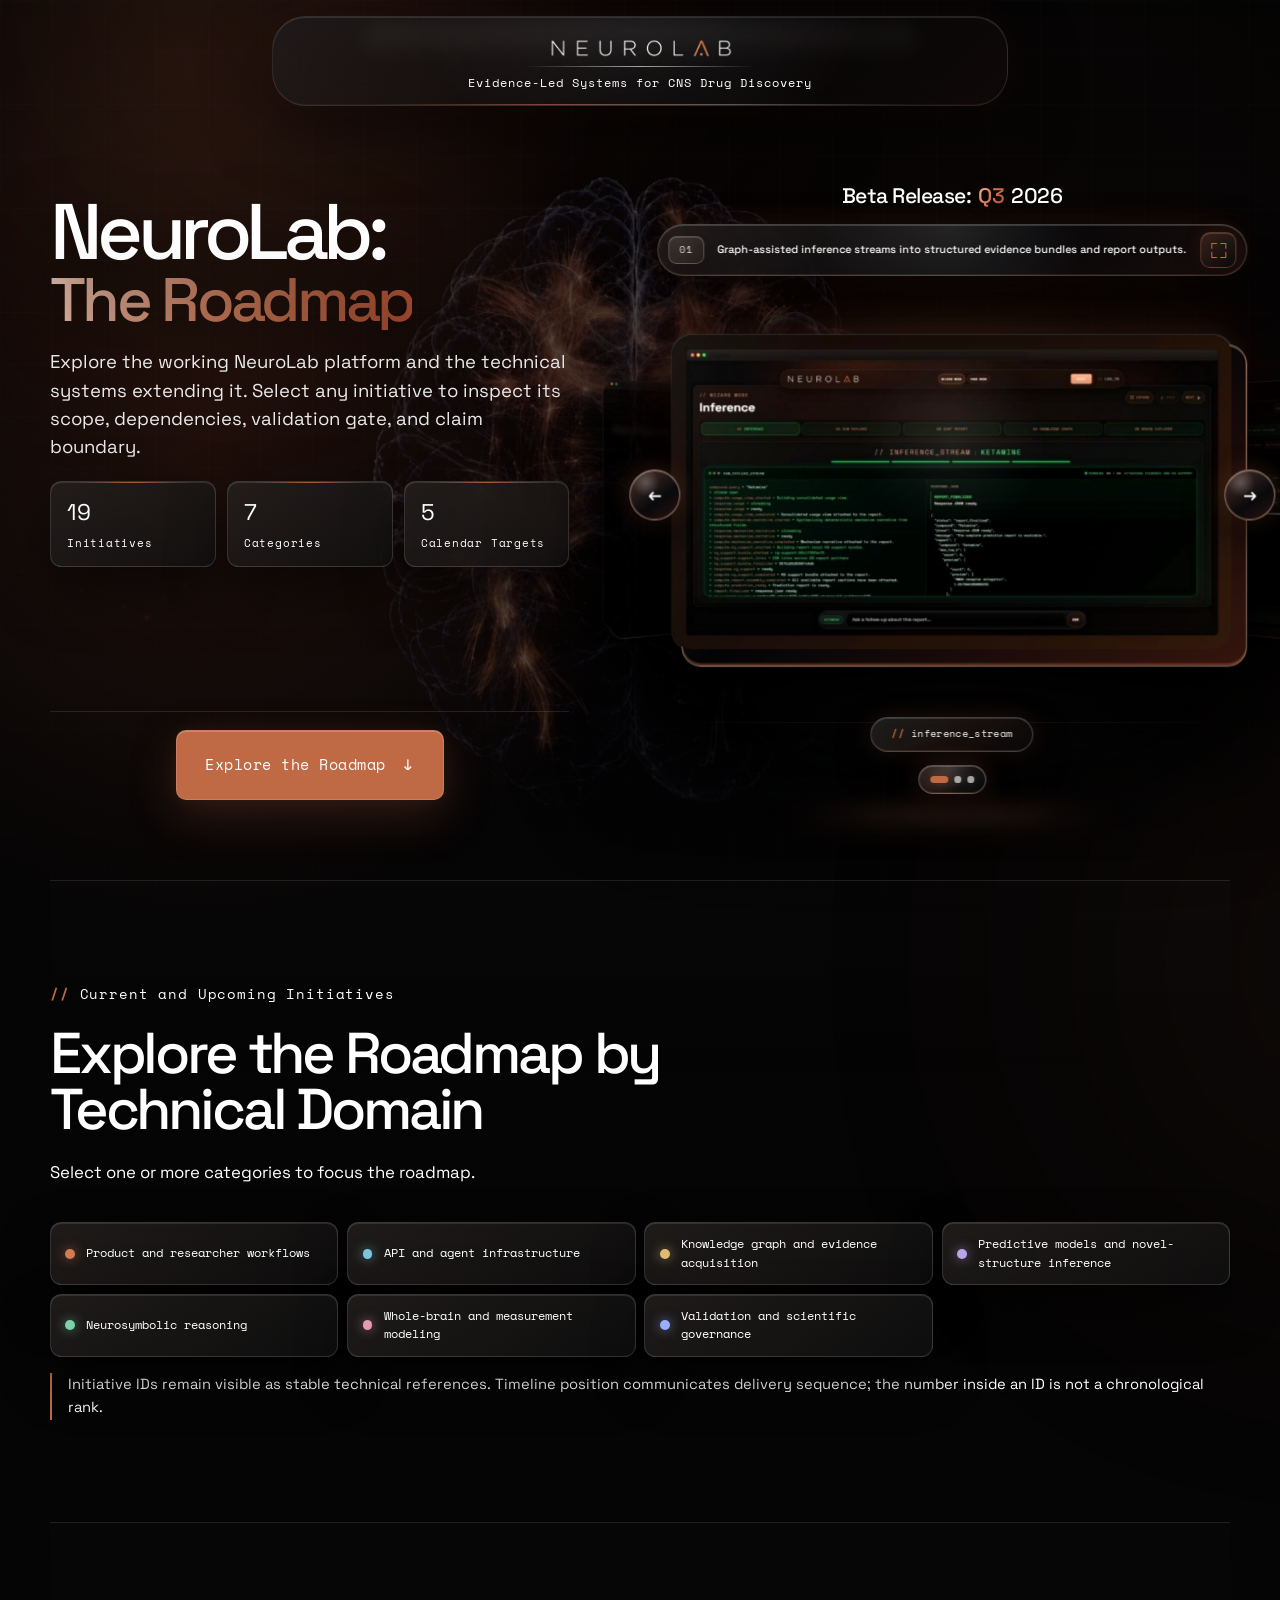
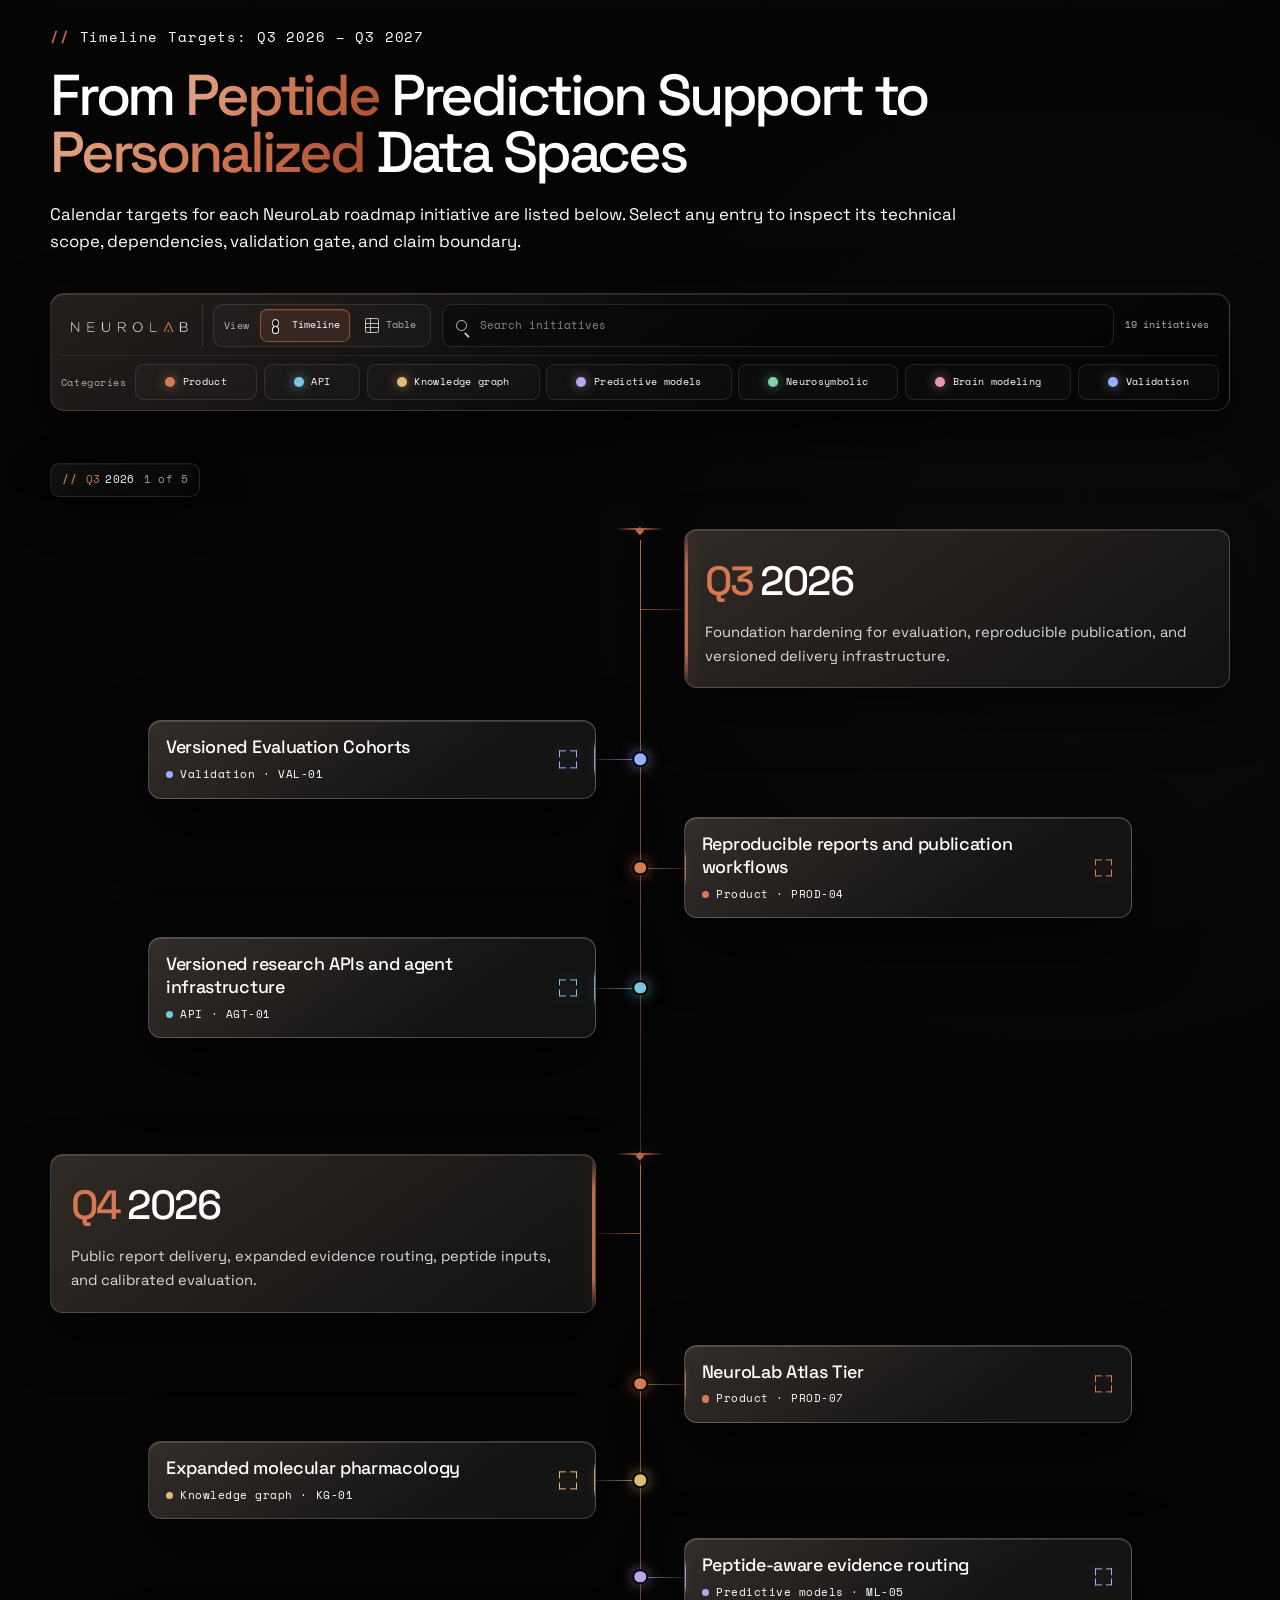
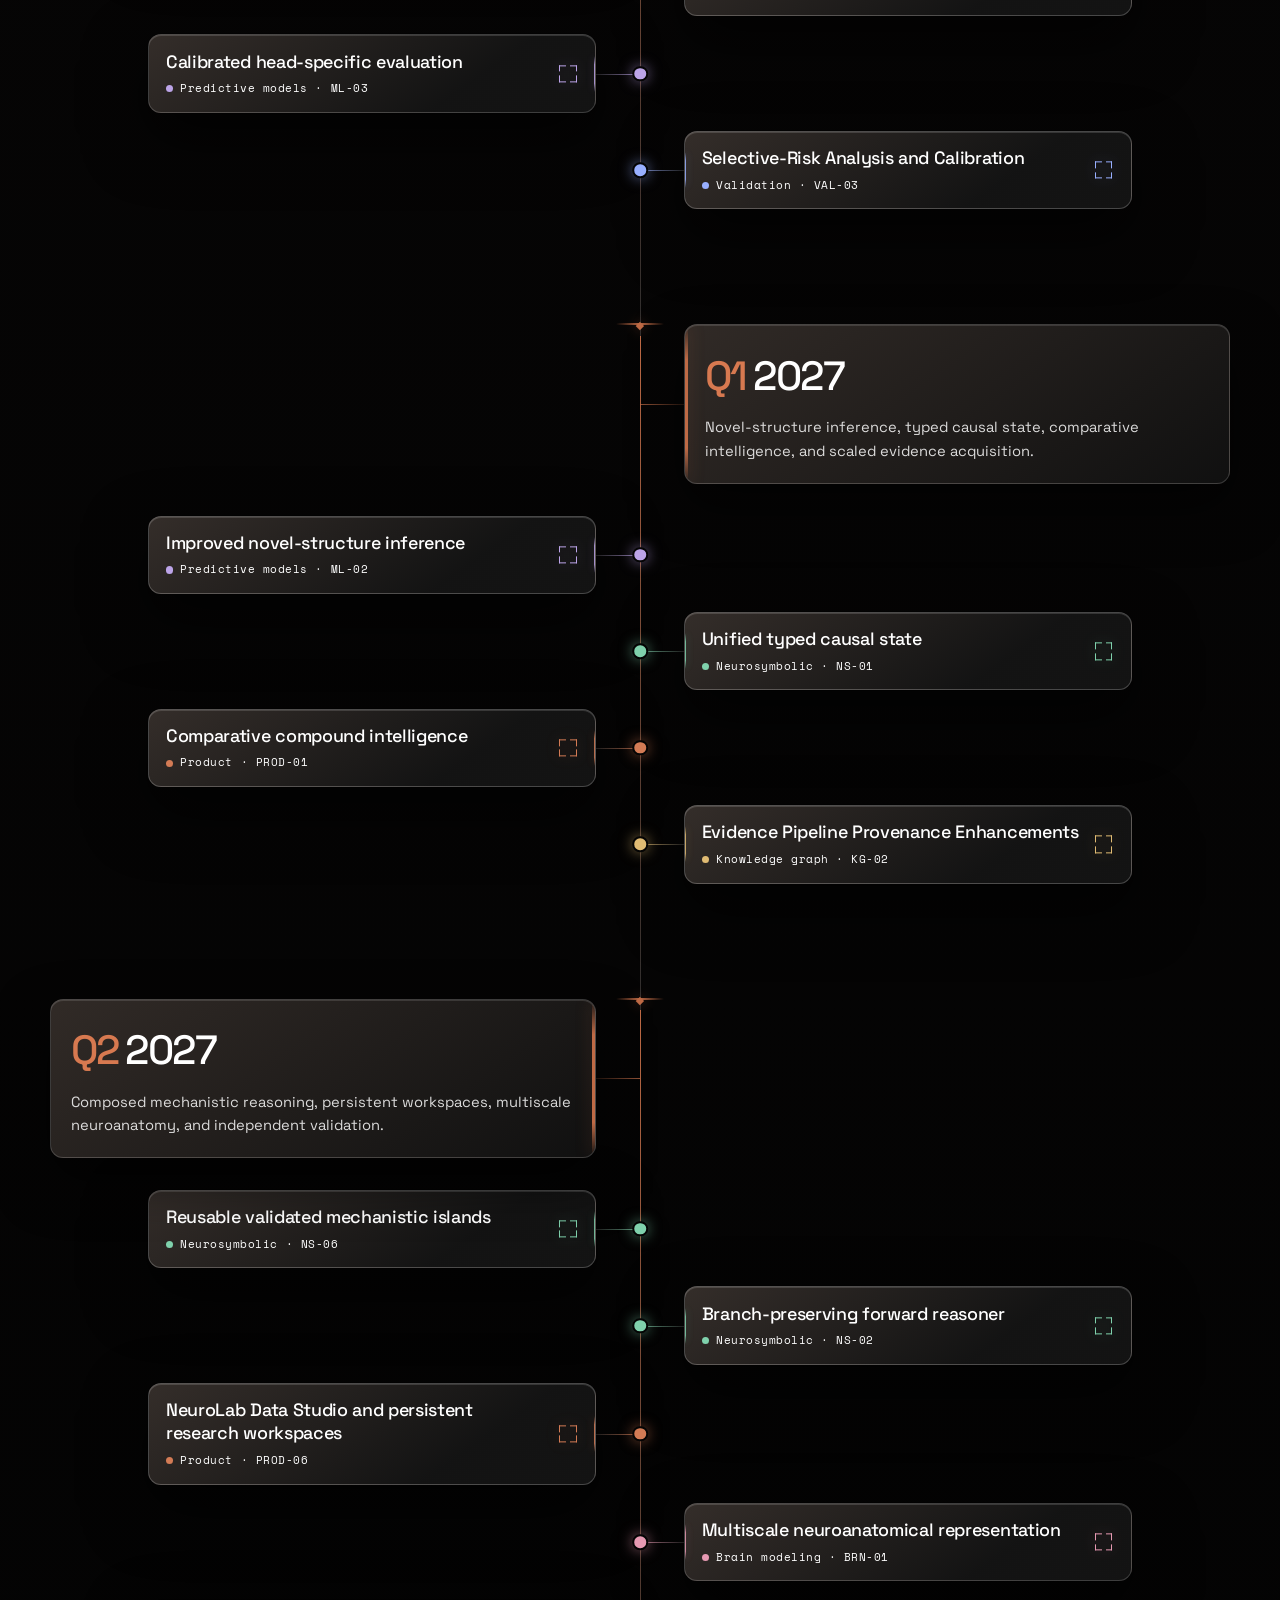
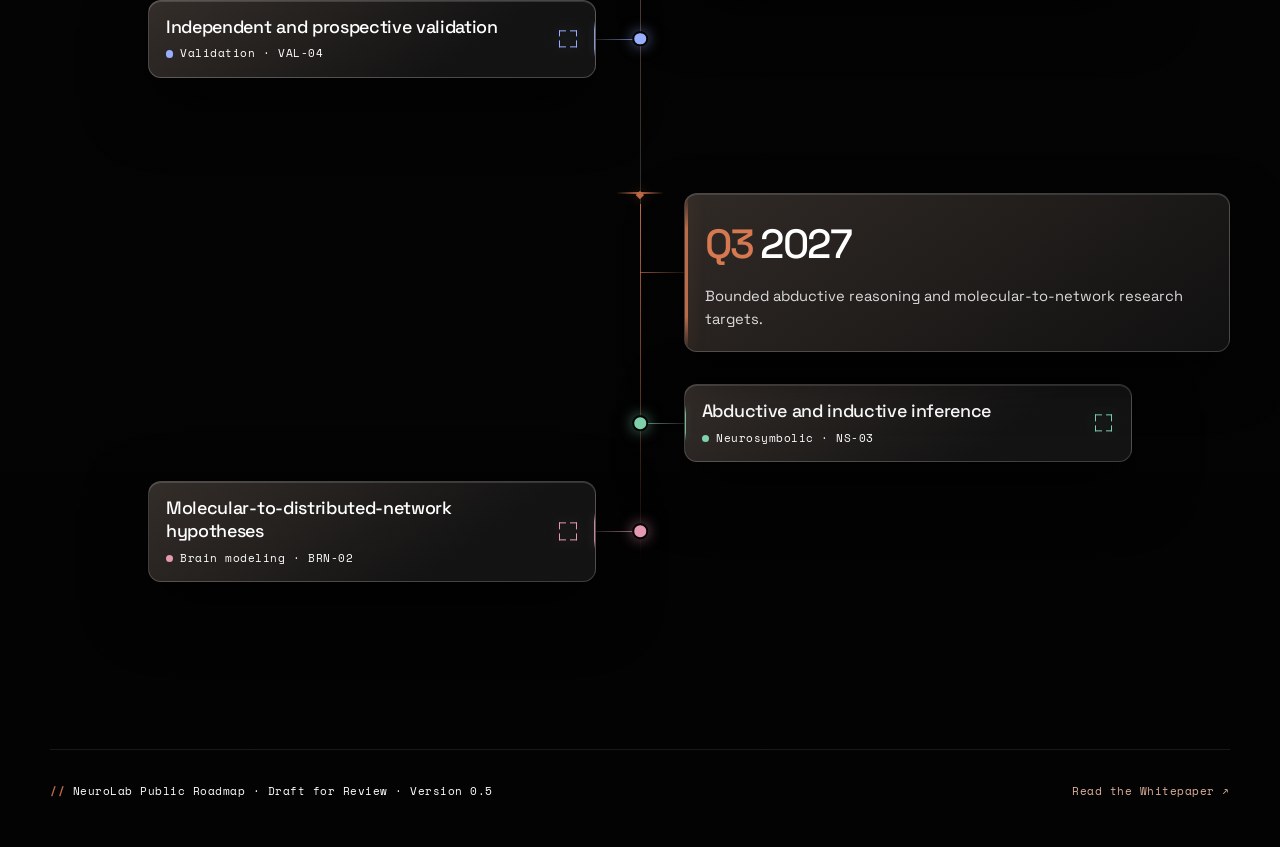
==== site/index.html @ 0aabac0c "Experiment with naked product carousel" ====
<!doctype html>
<html lang="en">
  <head>
    <meta charset="utf-8">
    <meta name="viewport" content="width=device-width, initial-scale=1">
    <meta name="description" content="The NeuroLab public roadmap: a technical development sequence for evidence-led CNS drug discovery.">
    <meta name="theme-color" content="#050505">
    <meta property="og:type" content="website">
    <meta property="og:title" content="NeuroLab Public Roadmap">
    <meta property="og:description" content="Explore calendar targets and technical milestones across the NeuroLab research stack.">
    <meta property="og:url" content="https://neurolab-ai.github.io/roadmap/">
    <link rel="canonical" href="https://neurolab-ai.github.io/roadmap/">
    <link rel="icon" href="data:,">
    <link rel="preconnect" href="https://fonts.googleapis.com">
    <link rel="preconnect" href="https://fonts.gstatic.com" crossorigin>
    <link href="https://fonts.googleapis.com/css2?family=Space+Grotesk:wght@300;400;500;600&amp;family=Space+Mono:wght@400;700&amp;display=swap" rel="stylesheet">
    <link rel="preload" as="image" href="./assets/neural-brain-hero.webp" type="image/webp">
    <link rel="stylesheet" href="./styles.css">
    <title>NeuroLab Public Roadmap</title>
  </head>
  <body>
    <a class="skip-link" href="#roadmap">Skip to the roadmap</a>
    <div class="ambient ambient-one" aria-hidden="true"></div>
    <div class="ambient ambient-two" aria-hidden="true"></div>

    <header class="site-header" aria-label="NeuroLab publication header">
      <a class="wordmark" href="https://neurolab-ai.github.io/" aria-label="NeuroLab home">
        <img src="./assets/neurolab-wordmark.png" alt="NeuroLab">
      </a>
      <span class="header-divider" aria-hidden="true"></span>
      <p>Evidence-Led Systems for CNS Drug Discovery</p>
    </header>

    <main>
      <section class="hero page-shell" aria-labelledby="page-title">
        <div class="hero-grid">
          <div class="hero-copy">
            <h1 id="page-title"><span>NeuroLab:</span> <em>The Roadmap</em></h1>
            <p class="hero-lead">
              Explore the working NeuroLab platform and the technical systems extending it. Select any
              initiative to inspect its scope, dependencies, validation gate, and claim boundary.
            </p>
            <div class="hero-stats" aria-label="Roadmap summary">
              <div><span id="initiative-count">19</span><small>Initiatives</small></div>
              <div><span id="category-count">7</span><small>Categories</small></div>
              <div><span id="target-window-count">5</span><small>Calendar Targets</small></div>
            </div>
            <div class="hero-cta-zone">
              <a class="primary-action" href="#roadmap">Explore the Roadmap <span aria-hidden="true">↓</span></a>
            </div>
          </div>

          <section class="product-showcase" aria-labelledby="product-showcase-title">
            <h2 class="showcase-section-title" id="product-showcase-title" aria-label="Beta Release: Q3 2026">
              <span>Beta Release:</span> <span class="showcase-beta-quarter">Q3</span> <span>2026</span>
            </h2>
            <div class="showcase-shell showcase-shell--naked">
              <div class="showcase-slide-header">
                <span class="showcase-index" id="showcase-counter" aria-label="Preview 1 of 3">01</span>
                <p id="showcase-caption">Graph-assisted inference streams into structured evidence bundles and report outputs.</p>
                <button class="showcase-expand" id="showcase-expand" type="button" aria-label="Expand current product preview">
                  <span class="expand-corners" aria-hidden="true"></span>
                </button>
              </div>
              <div class="showcase-viewport">
                <button class="showcase-arrow" id="showcase-prev" type="button" aria-label="Show previous product preview">←</button>
                <div class="showcase-stage" id="product-showcase-stage" tabindex="0" aria-label="NeuroLab product previews"></div>
                <button class="showcase-arrow" id="showcase-next" type="button" aria-label="Show next product preview">→</button>
              </div>
              <div class="showcase-image-title" id="showcase-image-title">
                <span aria-hidden="true">//</span> inference_stream
              </div>
              <div class="showcase-pagination">
                <div class="showcase-dots" id="showcase-dots" aria-label="Choose product preview"></div>
              </div>
            </div>
            <p class="showcase-error" id="showcase-error" role="alert" hidden>
              Product previews are temporarily unavailable.
            </p>
            <p class="sr-only" id="showcase-status" aria-live="polite"></p>
          </section>
        </div>
      </section>

      <section class="legend-section page-shell" aria-labelledby="legend-title">
        <div class="section-heading">
          <p class="section-index"><span>//</span> Current and Upcoming Initiatives</p>
          <h2 id="legend-title">Explore the Roadmap by Technical Domain</h2>
          <p>Select one or more categories to focus the roadmap.</p>
        </div>
        <div class="legend" id="category-legend" aria-label="Roadmap categories"></div>
        <p class="identity-note">
          Initiative IDs remain visible as stable technical references. Timeline position communicates
          delivery sequence; the number inside an ID is not a chronological rank.
        </p>
      </section>

      <section class="roadmap-section roadmap-shell" id="roadmap" aria-labelledby="roadmap-title">
        <div class="roadmap-layout">
          <nav class="era-navigator" id="era-navigator" aria-label="Calendar target windows" hidden>
            <ol class="era-list" id="era-list"></ol>
          </nav>

          <div class="roadmap-content">
            <div class="section-heading roadmap-heading">
              <p class="section-index"><span>//</span> <span class="section-index-label" id="roadmap-view-label">Timeline Targets: Q3 2026 – Q3 2027</span></p>
              <h2 id="roadmap-title">From <span class="roadmap-title-accent">Peptide</span> Prediction Support to <span class="roadmap-title-accent">Personalized</span> Data Spaces</h2>
              <p>Calendar targets for each NeuroLab roadmap initiative are listed below. Select any entry to inspect its technical scope, dependencies, validation gate, and claim boundary.</p>
            </div>

            <nav class="roadmap-controls-shell" id="roadmap-controls" aria-label="Roadmap view and filters">
              <div class="roadmap-controls-primary">
                <a class="controls-brand" href="https://neurolab-ai.github.io/" aria-label="NeuroLab home">
                  <img src="./assets/neurolab-wordmark.png" alt="NeuroLab">
                </a>

                <div class="view-switcher" role="group" aria-label="Roadmap view">
                  <span class="controls-label">View</span>
                  <button class="view-option" id="timeline-view" type="button" data-view="timeline" aria-pressed="true" aria-controls="timeline roadmap-table">
                    <span class="view-icon view-icon-timeline" aria-hidden="true"></span>
                    <span>Timeline</span>
                  </button>
                  <button class="view-option" id="table-view" type="button" data-view="table" aria-pressed="false" aria-controls="timeline roadmap-table">
                    <span class="view-icon view-icon-table" aria-hidden="true"></span>
                    <span>Table</span>
                  </button>
                </div>

                <label class="initiative-search" for="initiative-search">
                  <span class="search-icon" aria-hidden="true"></span>
                  <span class="sr-only">Search roadmap initiatives</span>
                  <input id="initiative-search" type="search" placeholder="Search initiatives" autocomplete="off" spellcheck="false">
                </label>

                <span class="result-count" id="result-count">19 initiatives</span>
                <button class="reset-filters" id="reset-filters" type="button" hidden>Reset filters</button>
              </div>

              <div class="roadmap-controls-categories">
                <span class="controls-label">Categories</span>
                <div class="sticky-legend" id="sticky-category-legend"></div>
              </div>
              <p class="sr-only" id="filter-status" aria-live="polite">Showing all roadmap initiatives.</p>
            </nav>

            <div class="compact-era-indicator" id="compact-era-indicator" aria-live="polite" hidden></div>

            <div class="loading-state" id="loading-state" role="status">Loading the current roadmap…</div>
            <div class="timeline" id="timeline" hidden></div>
            <div class="roadmap-table-shell" id="roadmap-table" hidden>
              <table class="roadmap-table">
                <caption class="sr-only">Chronological NeuroLab roadmap initiatives</caption>
                <colgroup>
                  <col class="delivery-target-column">
                  <col class="initiative-id-column">
                  <col class="initiative-title-column">
                  <col class="initiative-description-column">
                </colgroup>
                <thead>
                  <tr>
                    <th scope="col">Delivery Target</th>
                    <th scope="col">ID</th>
                    <th scope="col">Title</th>
                    <th scope="col">Description</th>
                  </tr>
                </thead>
                <tbody id="roadmap-table-body"></tbody>
              </table>
            </div>
            <div class="roadmap-empty" id="roadmap-empty" role="status" hidden>
              <span class="comment-mark" aria-hidden="true">//</span>
              No initiatives match the current search and category filters.
            </div>
            <div class="error-state" id="error-state" role="alert" hidden>
              The current roadmap could not be loaded. Please refresh the page and try again.
            </div>
            <noscript>
              <p class="error-state">JavaScript is required to display the interactive roadmap.</p>
            </noscript>
          </div>

          <div class="roadmap-balance" aria-hidden="true"></div>
        </div>
      </section>

      <footer class="page-shell site-footer">
        <span><span class="comment-mark">//</span> NeuroLab Public Roadmap · Draft for Review · <span id="publication-version">Version 0.5</span></span>
        <a href="https://neurolab-ai.github.io/whitepaper/">Read the Whitepaper ↗</a>
      </footer>
    </main>

    <dialog class="preview-dialog" id="preview-dialog" aria-labelledby="preview-dialog-title">
      <div class="preview-dialog-shell">
        <header class="preview-dialog-header">
          <span class="preview-dialog-index" id="preview-dialog-counter" aria-label="Preview 1 of 3">01</span>
          <h2 id="preview-dialog-title">Evidence-Backed Inference</h2>
          <button class="preview-dialog-close" id="preview-dialog-close" type="button" aria-label="Close product preview">×</button>
        </header>
        <div class="preview-dialog-media-wrap">
          <button class="preview-dialog-arrow" id="preview-dialog-prev" type="button" aria-label="Show previous product preview">←</button>
          <div class="preview-dialog-media" id="preview-dialog-media"></div>
          <button class="preview-dialog-arrow" id="preview-dialog-next" type="button" aria-label="Show next product preview">→</button>
        </div>
        <footer class="preview-dialog-footer">
          <p id="preview-dialog-caption"></p>
        </footer>
      </div>
    </dialog>

    <dialog class="initiative-dialog" id="initiative-dialog" aria-labelledby="dialog-title">
      <div class="dialog-shell">
        <button class="dialog-close" id="dialog-close" type="button" aria-label="Close initiative details">×</button>
        <div class="dialog-meta">
          <span class="dialog-category" id="dialog-category"></span>
          <span aria-hidden="true">·</span>
          <span class="dialog-id" id="dialog-id"></span>
        </div>
        <h2 id="dialog-title"></h2>
        <p class="dialog-outcome" id="dialog-outcome"></p>
        <div class="dialog-signals" id="dialog-signals"></div>
        <dl class="dialog-details" id="dialog-details"></dl>
      </div>
    </dialog>

    <script src="./app.js" defer></script>
  </body>
</html>
---- site/styles.css ----
:root {
  color-scheme: dark;
  --page: #040404;
  --surface: rgba(22, 20, 19, 0.8);
  --surface-strong: rgba(17, 16, 16, 0.94);
  --text: #ffffff;
  --accent: #bf6a45;
  --accent-light: #deb29c;
  --border: rgba(255, 255, 255, 0.11);
  --card-border: rgba(255, 255, 255, 0.16);
  --glass-border: rgba(255, 255, 255, 0.14);
  --glass-highlight: rgba(255, 255, 255, 0.105);
  --glass-surface: linear-gradient(145deg, rgba(38, 34, 32, 0.78), rgba(17, 17, 17, 0.78));
  --shadow-soft: 0 20px 54px rgba(0, 0, 0, 0.54);
  --shadow-deep: 0 38px 100px rgba(0, 0, 0, 0.78);
  --sticky-dock-clearance: 8.9rem;
  --rail: rgba(255, 255, 255, 0.16);
  --product: #d37b55;
  --api: #7bc5df;
  --knowledge: #e0bb73;
  --models: #bca4e8;
  --reasoning: #7fd1ac;
  --brain: #e699b2;
  --validation: #98afff;
}

* { box-sizing: border-box; }
[hidden] { display: none !important; }

* { scrollbar-color: #713b2b #050505; scrollbar-width: thin; }
::-webkit-scrollbar { width: 10px; height: 10px; }
::-webkit-scrollbar-track { border-left: 1px solid rgba(255, 255, 255, 0.07); background: #050505; }
::-webkit-scrollbar-thumb { border: 2px solid #050505; background: #713b2b; }
::-webkit-scrollbar-thumb:hover { background: var(--accent); }

html { min-height: 100%; scroll-behavior: smooth; scroll-padding-top: 5.25rem; background: var(--page); }

body {
  position: relative;
  isolation: isolate;
  min-height: 100vh;
  margin: 0;
  overflow-x: hidden;
  color: var(--text);
  background:
    radial-gradient(circle at 16% 8%, rgba(91, 45, 31, 0.3), transparent 28rem),
    radial-gradient(circle at 84% 38%, rgba(28, 48, 64, 0.12), transparent 34rem),
    linear-gradient(180deg, #050404 0%, #060505 48%, #030303 100%);
  font-family: "Space Grotesk", "Avenir Next", "Segoe UI", Arial, sans-serif;
  line-height: 1.6;
}

body::before,
body::after {
  position: fixed;
  inset: 0;
  content: "";
  pointer-events: none;
}

body::before {
  z-index: -2;
  opacity: 0.4;
  background: url("./assets/neural-brain-hero.webp") 45% 7.2rem / min(86rem, 102vw) auto no-repeat;
  filter: brightness(0.72) contrast(1.14) saturate(0.7);
  mix-blend-mode: screen;
  -webkit-mask-image: linear-gradient(180deg, transparent 0, #000 5rem, #000 72%, transparent 100%);
  mask-image: linear-gradient(180deg, transparent 0, #000 5rem, #000 72%, transparent 100%);
}

body::after {
  z-index: -1;
  opacity: 0.56;
  background:
    radial-gradient(circle at 14% 7%, rgba(191, 106, 69, 0.22), transparent 27rem),
    radial-gradient(circle at 76% 34%, rgba(116, 68, 49, 0.09), transparent 34rem),
    linear-gradient(rgba(255, 255, 255, 0.014) 1px, transparent 1px),
    linear-gradient(90deg, rgba(255, 255, 255, 0.014) 1px, transparent 1px);
  background-size: auto, auto, 52px 52px, 52px 52px;
}

a { color: inherit; }
button { font: inherit; }
::selection { background: rgba(198, 111, 73, 0.48); color: #fff; }

.sr-only {
  position: absolute;
  width: 1px;
  height: 1px;
  padding: 0;
  overflow: hidden;
  clip: rect(0, 0, 0, 0);
  white-space: nowrap;
  border: 0;
}

.skip-link {
  position: fixed;
  z-index: 50;
  top: 1rem;
  left: 1rem;
  padding: 0.7rem 1rem;
  transform: translateY(-180%);
  border-radius: 0.3rem;
  background: #fff;
  color: #111;
}

.skip-link:focus { transform: translateY(0); }

.ambient {
  position: fixed;
  z-index: -1;
  width: 32rem;
  height: 32rem;
  border-radius: 50%;
  opacity: 0.18;
  filter: blur(145px);
  pointer-events: none;
  animation: ambient-drift 18s ease-in-out infinite alternate;
}

.ambient-one { top: -18rem; left: 8%; background: #6b3324; }
.ambient-two { right: -22rem; bottom: -20rem; background: #503125; animation-delay: -9s; }

@keyframes ambient-drift {
  from { transform: translate3d(-1.5rem, -0.75rem, 0) scale(0.96); }
  to { transform: translate3d(1.75rem, 1rem, 0) scale(1.05); }
}

.page-shell {
  width: min(1180px, calc(100% - 3rem));
  margin-inline: auto;
}

.site-header {
  position: relative;
  isolation: isolate;
  display: flex;
  flex-direction: column;
  align-items: center;
  gap: 0.42rem;
  width: min(46rem, calc(100% - 3rem));
  min-height: auto;
  margin: 1rem auto 0;
  padding: 0.9rem 2.1rem 0.82rem;
  overflow: hidden;
  border: 1px solid rgba(255, 255, 255, 0.105);
  border-radius: 2.1rem;
  background:
    linear-gradient(135deg, rgba(31, 29, 31, 0.72), rgba(8, 8, 10, 0.48) 58%, rgba(20, 13, 12, 0.58)),
    radial-gradient(circle at 50% -80%, rgba(255, 255, 255, 0.18), transparent 60%);
  box-shadow:
    inset 0 1px rgba(255, 255, 255, 0.11),
    inset 0 -1px rgba(191, 106, 69, 0.08),
    0 22px 64px rgba(0, 0, 0, 0.5),
    0 0 38px rgba(191, 106, 69, 0.07);
  backdrop-filter: blur(24px) saturate(125%);
}

.site-header::before {
  position: absolute;
  inset: 0.35rem 12% auto;
  z-index: -1;
  height: 46%;
  border-radius: 999px;
  background: linear-gradient(180deg, rgba(255, 255, 255, 0.06), transparent);
  filter: blur(9px);
  content: "";
  pointer-events: none;
}

.site-header::after {
  position: absolute;
  right: 13%;
  bottom: 0;
  left: 13%;
  height: 1px;
  background: linear-gradient(90deg, transparent, rgba(191, 106, 69, 0.62), rgba(255, 255, 255, 0.28), transparent);
  content: "";
}

.wordmark { display: inline-flex; text-decoration: none; }
.wordmark img { display: block; width: clamp(10.8rem, 15vw, 12.8rem); height: auto; }
.header-divider { width: clamp(12rem, 18vw, 15rem); height: 1px; background: linear-gradient(90deg, transparent, rgba(255, 255, 255, 0.62), transparent); }

.site-header p,
.hero-stats small,
.section-index,
.legend-item,
.initiative-meta,
.dialog-meta,
.dialog-signals,
.dialog-details dt,
.site-footer {
  font-family: "Space Mono", "SFMono-Regular", Consolas, monospace;
}

.site-header p {
  margin: 0;
  font-size: clamp(0.72rem, 0.85vw, 0.82rem);
  letter-spacing: 0.085em;
  text-align: center;
}

.hero {
  display: grid;
  align-items: center;
  min-height: calc(100svh - 7.9rem);
  padding: clamp(1.35rem, 2.8svh, 2.4rem) 0 clamp(1.6rem, 3svh, 2.5rem);
}

.hero-grid {
  display: grid;
  grid-template-columns: minmax(0, 0.91fr) minmax(33rem, 1.09fr);
  align-items: center;
  gap: clamp(1.5rem, 3vw, 3.4rem);
  width: 100%;
}

.hero-copy {
  position: relative;
  z-index: 2;
  min-width: 0;
}

.comment-mark { color: var(--accent); font-weight: 700; }

h1 {
  max-width: none;
  margin: clamp(0.8rem, 1.6svh, 1.2rem) 0 0;
  font-size: clamp(3.9rem, 6.15vw, 6.58rem);
  font-weight: 500;
  letter-spacing: -0.07em;
  line-height: 0.86;
  text-shadow: 0 14px 56px rgba(0, 0, 0, 0.72), 0 0 26px rgba(255, 255, 255, 0.025);
}

h1 > span,
h1 em { display: block; }

h1 em {
  width: max-content;
  margin-top: 0.08em;
  background: linear-gradient(110deg, #e8c0ae 4%, #cf805f 48%, #a94f32 96%);
  background-clip: text;
  color: var(--accent-light);
  font-size: 0.78em;
  font-style: normal;
  letter-spacing: -0.06em;
  line-height: 0.96;
  white-space: nowrap;
  -webkit-background-clip: text;
  -webkit-text-fill-color: transparent;
}

.hero-lead {
  max-width: 37rem;
  margin: clamp(1rem, 2svh, 1.4rem) 0 0;
  color: rgba(255, 255, 255, 0.91);
  font-size: clamp(1.02rem, 1.45vw, 1.16rem);
  line-height: 1.52;
}

.hero-stats { display: grid; grid-template-columns: repeat(3, minmax(0, 1fr)); gap: 0.7rem; max-width: 34rem; margin-top: clamp(1.2rem, 2.15svh, 1.65rem); }

.hero-stats div {
  position: relative;
  min-width: 0;
  padding: 0.84rem 1rem 0.92rem;
  overflow: hidden;
  border: 1px solid var(--glass-border);
  border-radius: 0.72rem;
  background: var(--glass-surface);
  box-shadow: inset 0 1px var(--glass-highlight), 0 22px 54px rgba(0, 0, 0, 0.52);
  backdrop-filter: blur(24px) saturate(110%);
}

.hero-stats div::before {
  position: absolute;
  top: 0;
  right: 14%;
  left: 14%;
  height: 1px;
  background: linear-gradient(90deg, transparent, rgba(191, 106, 69, 0.78), transparent);
  content: "";
}

.hero-stats span { display: block; font-size: 1.42rem; }
.hero-stats small { display: block; margin-top: 0.16rem; font-size: 0.7rem; letter-spacing: 0.07em; }

.hero-cta-zone {
  display: flex;
  align-items: center;
  justify-content: center;
  gap: 1rem;
  max-width: 34rem;
  margin-top: clamp(1.25rem, 2.4svh, 1.85rem);
  padding-top: clamp(1.15rem, 2svh, 1.55rem);
  border-top: 1px solid rgba(255, 255, 255, 0.11);
}

.primary-action {
  display: inline-flex;
  align-items: center;
  gap: 1rem;
  position: relative;
  flex: 0 0 auto;
  margin-top: 0;
  padding: 1.16rem 1.76rem;
  border: 1px solid rgba(255, 255, 255, 0.14);
  border-radius: 0.62rem;
  background: var(--accent);
  box-shadow: inset 0 1px rgba(255, 255, 255, 0.2), 0 16px 44px rgba(89, 46, 34, 0.46), 0 0 22px rgba(191, 106, 69, 0.1);
  font-family: "Space Mono", "SFMono-Regular", Consolas, monospace;
  font-size: 0.92rem;
  letter-spacing: 0.035em;
  text-decoration: none;
  overflow: hidden;
  transition: transform 220ms cubic-bezier(0.4, 0, 0.2, 1), background 180ms ease, box-shadow 220ms ease;
}

.primary-action:hover,
.primary-action:focus-visible { transform: translateY(-2px); background: #cf7a57; box-shadow: inset 0 1px rgba(255, 255, 255, 0.25), 0 20px 54px rgba(89, 46, 34, 0.56), 0 0 28px rgba(191, 106, 69, 0.16); outline: none; }
.primary-action span { font-size: 1.18rem; transition: transform 180ms ease; }
.primary-action:hover span,
.primary-action:focus-visible span { transform: translateY(0.15rem); }

.product-showcase {
  position: relative;
  z-index: 2;
  min-width: 0;
}

.showcase-section-title {
  position: relative;
  display: flex;
  align-items: baseline;
  justify-content: center;
  gap: 0.34em;
  width: fit-content;
  margin: 0 auto 1rem;
  padding: 0 0.8rem;
  color: #fff;
  font-family: "Space Grotesk", "Avenir Next", "Segoe UI", Arial, sans-serif;
  font-size: clamp(1.3rem, 1.65vw, 1.62rem);
  font-weight: 500;
  letter-spacing: -0.025em;
  line-height: 1.1;
  text-align: center;
}

.showcase-beta-quarter {
  background: linear-gradient(118deg, #edb59b 4%, #d37c57 48%, #b55335 96%);
  background-clip: text;
  color: var(--accent-light);
  text-shadow: 0 0 18px rgba(191, 106, 69, 0.24);
  -webkit-background-clip: text;
  -webkit-text-fill-color: transparent;
}

.showcase-shell {
  position: relative;
  isolation: isolate;
  display: grid;
  grid-template-rows: auto minmax(0, 1fr) auto auto;
  height: clamp(30.25rem, 61svh, 37rem);
  min-height: 0;
  overflow: hidden;
  border: 1px solid rgba(255, 255, 255, 0.36);
  border-radius: 1.6rem;
  background:
    linear-gradient(145deg, rgba(49, 43, 42, 0.91), rgba(8, 9, 11, 0.87) 52%, rgba(23, 14, 14, 0.93)),
    radial-gradient(circle at 86% 16%, rgba(191, 106, 69, 0.22), transparent 40%);
  box-shadow:
    inset 0 1px rgba(255, 255, 255, 0.28),
    inset 0 -1px rgba(191, 106, 69, 0.16),
    inset 0 0 0 1px rgba(191, 106, 69, 0.07),
    0 0 0 1px rgba(191, 106, 69, 0.17),
    0 0 0 4px rgba(191, 106, 69, 0.025),
    0 40px 104px rgba(0, 0, 0, 0.78),
    0 0 72px rgba(191, 106, 69, 0.17);
  backdrop-filter: blur(28px) saturate(122%);
}

.showcase-shell::before {
  position: absolute;
  inset: 0;
  z-index: -1;
  background:
    linear-gradient(rgba(255, 255, 255, 0.022) 1px, transparent 1px),
    linear-gradient(90deg, rgba(255, 255, 255, 0.022) 1px, transparent 1px);
  background-size: 34px 34px;
  -webkit-mask-image: radial-gradient(circle at 50% 42%, #000, transparent 80%);
  mask-image: radial-gradient(circle at 50% 42%, #000, transparent 80%);
  content: "";
  pointer-events: none;
}

.showcase-shell::after {
  position: absolute;
  top: -1px;
  right: 15%;
  left: 15%;
  z-index: 4;
  height: 1px;
  background: linear-gradient(90deg, transparent, rgba(255, 255, 255, 0.46), rgba(191, 106, 69, 0.74), transparent);
  content: "";
  pointer-events: none;
}

.showcase-slide-header {
  position: relative;
  z-index: 8;
  display: grid;
  grid-template-columns: 2.25rem minmax(0, 1fr) 2.25rem;
  align-items: center;
  gap: 0.8rem;
  min-height: 3.9rem;
  padding: 0.74rem 1rem 0.36rem;
  border-bottom: 1px solid rgba(255, 255, 255, 0.08);
  background: linear-gradient(180deg, rgba(4, 4, 5, 0.58), rgba(4, 4, 5, 0.14));
  backdrop-filter: blur(18px) saturate(120%);
}

.showcase-slide-header p {
  max-width: 100%;
  margin: 0;
  color: #fff;
  font-size: 0.75rem;
  font-weight: 500;
  letter-spacing: -0.008em;
  line-height: 1.4;
  text-align: center;
  transform: translateY(0.72rem);
}

.showcase-image-title {
  position: relative;
  z-index: 8;
  display: flex;
  align-items: center;
  justify-content: center;
  min-height: 1.9rem;
  margin-top: 0;
  padding: 0.28rem 1rem 0.3rem;
  border-top: 1px solid rgba(255, 255, 255, 0.07);
  border-bottom: 1px solid rgba(255, 255, 255, 0.07);
  background: linear-gradient(180deg, rgba(9, 8, 9, 0.2), rgba(4, 4, 5, 0.48));
  color: #fff;
  font-family: "Space Mono", "SFMono-Regular", Consolas, monospace;
  font-size: clamp(0.63rem, 0.78vw, 0.72rem);
  font-weight: 500;
  letter-spacing: 0.035em;
  line-height: 1.2;
  text-align: center;
  transform: none;
}

.showcase-image-title span {
  margin-right: 0.42rem;
  color: var(--accent);
  font-weight: 700;
  text-shadow: 0 0 12px rgba(191, 106, 69, 0.3);
}

.showcase-index,
.preview-dialog-index {
  display: inline-grid;
  width: 2.25rem;
  height: 1.8rem;
  place-items: center;
  border: 1px solid rgba(255, 255, 255, 0.12);
  border-radius: 0.52rem;
  background: linear-gradient(145deg, rgba(255, 255, 255, 0.075), rgba(255, 255, 255, 0.025));
  box-shadow: inset 0 1px rgba(255, 255, 255, 0.08), 0 8px 22px rgba(0, 0, 0, 0.32);
  color: rgba(255, 255, 255, 0.82);
  font-family: "Space Mono", "SFMono-Regular", Consolas, monospace;
  font-size: 0.61rem;
  letter-spacing: 0.08em;
}

.showcase-expand,
.showcase-arrow,
.preview-dialog-close,
.preview-dialog-arrow {
  display: inline-grid;
  place-items: center;
  border: 1px solid rgba(255, 255, 255, 0.13);
  color: #fff;
  background: linear-gradient(145deg, rgba(255, 255, 255, 0.075), rgba(255, 255, 255, 0.025));
  box-shadow: inset 0 1px rgba(255, 255, 255, 0.08);
  cursor: pointer;
  transition: border-color 180ms ease, background 180ms ease, color 180ms ease, transform 180ms ease;
}

.showcase-expand { width: 2.25rem; height: 2.25rem; justify-self: end; border-radius: 0.62rem; }
.showcase-expand:hover,
.showcase-expand:focus-visible,
.preview-dialog-close:hover,
.preview-dialog-close:focus-visible { border-color: rgba(191, 106, 69, 0.75); color: #fff; background: rgba(191, 106, 69, 0.78); outline: none; transform: translateY(-1px); }

.expand-corners {
  position: relative;
  width: 0.94rem;
  height: 0.94rem;
  background:
    linear-gradient(var(--accent), var(--accent)) left top / 0.36rem 1px no-repeat,
    linear-gradient(var(--accent), var(--accent)) left top / 1px 0.36rem no-repeat,
    linear-gradient(var(--accent), var(--accent)) right top / 0.36rem 1px no-repeat,
    linear-gradient(var(--accent), var(--accent)) right top / 1px 0.36rem no-repeat,
    linear-gradient(var(--accent), var(--accent)) left bottom / 0.36rem 1px no-repeat,
    linear-gradient(var(--accent), var(--accent)) left bottom / 1px 0.36rem no-repeat,
    linear-gradient(var(--accent), var(--accent)) right bottom / 0.36rem 1px no-repeat,
    linear-gradient(var(--accent), var(--accent)) right bottom / 1px 0.36rem no-repeat;
}

.showcase-expand:hover .expand-corners,
.showcase-expand:focus-visible .expand-corners { filter: brightness(3); }

.showcase-viewport {
  position: relative;
  min-height: 0;
  overflow: hidden;
  background:
    radial-gradient(ellipse at 50% 49%, rgba(191, 106, 69, 0.13), transparent 38%),
    radial-gradient(ellipse at 50% 68%, rgba(255, 255, 255, 0.035), transparent 48%);
  perspective: 1200px;
  perspective-origin: 50% 46%;
  transform-style: preserve-3d;
}

.showcase-viewport > .showcase-arrow {
  position: absolute;
  z-index: 12;
  top: 50%;
  border-color: rgba(255, 255, 255, 0.3);
  background:
    radial-gradient(circle at 34% 26%, rgba(255, 255, 255, 0.18), transparent 29%),
    linear-gradient(145deg, rgba(48, 39, 36, 0.94), rgba(9, 9, 10, 0.92) 62%, rgba(30, 16, 13, 0.92));
  box-shadow:
    inset 0 1px rgba(255, 255, 255, 0.24),
    inset 0 -1px rgba(191, 106, 69, 0.22),
    0 14px 32px rgba(0, 0, 0, 0.58),
    0 0 18px rgba(191, 106, 69, 0.2);
  font-weight: 650;
  backdrop-filter: blur(18px) saturate(120%);
  transform: translateY(-50%);
}

.showcase-viewport > .showcase-arrow:hover,
.showcase-viewport > .showcase-arrow:focus-visible {
  border-color: rgba(222, 178, 156, 0.86);
  background:
    radial-gradient(circle at 34% 26%, rgba(255, 255, 255, 0.24), transparent 30%),
    linear-gradient(145deg, rgba(86, 51, 40, 0.98), rgba(19, 13, 13, 0.95) 64%, rgba(71, 32, 23, 0.94));
  box-shadow:
    inset 0 1px rgba(255, 255, 255, 0.3),
    inset 0 -1px rgba(191, 106, 69, 0.28),
    0 18px 38px rgba(0, 0, 0, 0.64),
    0 0 26px rgba(191, 106, 69, 0.34);
  outline: none;
  transform: translateY(calc(-50% - 2px)) scale(1.04);
}

.showcase-viewport > .showcase-arrow:active {
  box-shadow: inset 0 3px 8px rgba(0, 0, 0, 0.38), 0 7px 16px rgba(0, 0, 0, 0.46), 0 0 15px rgba(191, 106, 69, 0.22);
  transform: translateY(calc(-50% + 1px)) scale(0.98);
}

#showcase-prev { left: 0.95rem; }
#showcase-next { right: 0.95rem; }

.showcase-viewport::before {
  position: absolute;
  inset: 12% 17%;
  border-radius: 50%;
  background: radial-gradient(circle, rgba(191, 106, 69, 0.17), transparent 67%);
  filter: blur(24px);
  content: "";
  pointer-events: none;
}

.showcase-stage {
  position: absolute;
  inset: 0;
  --glare-x: 50%;
  --glare-y: 34%;
  outline: none;
  transform-style: preserve-3d;
  touch-action: pan-y;
}

.showcase-stage::before {
  position: absolute;
  right: 16%;
  bottom: 5%;
  left: 16%;
  height: 12%;
  border-radius: 50%;
  background: radial-gradient(ellipse, rgba(191, 106, 69, 0.19), rgba(0, 0, 0, 0.38) 48%, transparent 72%);
  filter: blur(14px);
  content: "";
  pointer-events: none;
  transform: rotateX(72deg) translateZ(-110px);
}

.showcase-stage:focus-visible::after {
  position: absolute;
  inset: 0.5rem;
  z-index: 10;
  border: 1px solid rgba(191, 106, 69, 0.72);
  border-radius: 1rem;
  content: "";
  pointer-events: none;
}

.preview-card {
  position: absolute;
  top: 50%;
  left: 50%;
  width: 86%;
  height: auto;
  aspect-ratio: 16 / 9;
  padding: 0;
  overflow: visible;
  isolation: isolate;
  border: 1px solid rgba(255, 255, 255, 0.17);
  border-radius: 1.05rem;
  background: #090a0c;
  box-shadow: 0 32px 74px rgba(0, 0, 0, 0.76), inset 0 1px rgba(255, 255, 255, 0.08);
  cursor: pointer;
  opacity: 0;
  transform: translate(-50%, -50%) translate3d(0, 1rem, -300px) scale(0.68);
  transform-style: preserve-3d;
  will-change: transform;
  transition: transform 620ms cubic-bezier(0.2, 0.82, 0.24, 1), opacity 440ms ease, border-color 220ms ease, filter 440ms ease, box-shadow 300ms ease;
}

.preview-card::before {
  position: absolute;
  inset: 0.42rem -0.64rem -0.72rem 0.42rem;
  z-index: -1;
  border: 1px solid rgba(222, 178, 156, 0.24);
  border-radius: inherit;
  background: linear-gradient(145deg, rgba(72, 49, 43, 0.82), rgba(7, 8, 10, 0.96) 48%, rgba(33, 20, 18, 0.9));
  box-shadow: 0 34px 58px rgba(0, 0, 0, 0.66), inset 0 1px rgba(255, 255, 255, 0.11), inset 0 -1px rgba(191, 106, 69, 0.2);
  content: "";
  transform: translateZ(-14px);
}

.preview-card::after {
  position: absolute;
  inset: 0;
  z-index: 3;
  border-radius: inherit;
  background:
    radial-gradient(circle at var(--glare-x) var(--glare-y), rgba(255, 255, 255, 0.15), transparent 27%),
    linear-gradient(116deg, rgba(255, 255, 255, 0.08), transparent 24%, transparent 68%, rgba(191, 106, 69, 0.07));
  content: "";
  opacity: 0.54;
  pointer-events: none;
  transition: opacity 240ms ease;
}

.preview-card[data-position="active"] {
  z-index: 4;
  opacity: 1;
  filter: brightness(1.045) contrast(1.035) saturate(1.04);
  transform: translate(-50%, -50%) translate3d(0, 0, 118px) scale(0.94);
  box-shadow: 0 48px 102px rgba(0, 0, 0, 0.88), 0 0 54px rgba(191, 106, 69, 0.13), inset 0 1px rgba(255, 255, 255, 0.16), inset 0 -1px rgba(191, 106, 69, 0.17);
}
.preview-card[data-position="previous"] { z-index: 2; opacity: 0.62; filter: brightness(0.58) saturate(0.7); transform: translate(-50%, -50%) translate3d(-43%, 0.65rem, -170px) rotateY(22deg) scale(0.78); transform-origin: 100% 50%; }
.preview-card[data-position="next"] { z-index: 3; opacity: 0.68; filter: brightness(0.64) saturate(0.74); transform: translate(-50%, -50%) translate3d(43%, 0.65rem, -170px) rotateY(-22deg) scale(0.78); transform-origin: 0 50%; }
.preview-card[data-position^="far-"] { z-index: 0; pointer-events: none; }
.preview-card:hover { border-color: rgba(191, 106, 69, 0.62); }
.preview-card[data-position="active"]:hover { box-shadow: 0 48px 104px rgba(0, 0, 0, 0.84), 0 0 50px rgba(191, 106, 69, 0.12), inset 0 1px rgba(255, 255, 255, 0.12); }
.preview-card:focus-visible { border-color: rgba(255, 255, 255, 0.65); outline: 2px solid rgba(191, 106, 69, 0.7); outline-offset: 3px; }

.preview-media-frame,
.preview-media-frame > img,
.preview-placeholder { display: block; width: 100%; height: 100%; }
.preview-media-frame { position: relative; overflow: hidden; border-radius: inherit; background: #07080a; }
.preview-media-frame > img { object-fit: cover; background: #050505; }

.preview-placeholder {
  position: relative;
  isolation: isolate;
  overflow: hidden;
  color: #fff;
  background:
    radial-gradient(circle at 70% 42%, rgba(191, 106, 69, 0.24), transparent 29%),
    radial-gradient(circle at 38% 62%, rgba(86, 123, 157, 0.15), transparent 30%),
    linear-gradient(142deg, #151317, #08090b 54%, #100a09);
}

.preview-placeholder::before {
  position: absolute;
  inset: 0;
  z-index: -2;
  background:
    linear-gradient(rgba(255, 255, 255, 0.035) 1px, transparent 1px),
    linear-gradient(90deg, rgba(255, 255, 255, 0.035) 1px, transparent 1px);
  background-size: 28px 28px;
  -webkit-mask-image: linear-gradient(135deg, #000, transparent 82%);
  mask-image: linear-gradient(135deg, #000, transparent 82%);
  content: "";
}

.preview-placeholder::after {
  position: absolute;
  inset: auto -15% -50% 20%;
  z-index: -1;
  height: 95%;
  border: 1px solid rgba(191, 106, 69, 0.24);
  border-radius: 50%;
  box-shadow: 0 0 58px rgba(191, 106, 69, 0.12), inset 0 0 40px rgba(191, 106, 69, 0.08);
  content: "";
  transform: rotate(-12deg);
}

.preview-placeholder[data-variant="2"] { background: radial-gradient(circle at 34% 34%, rgba(191, 106, 69, 0.22), transparent 28%), radial-gradient(circle at 70% 67%, rgba(86, 123, 157, 0.17), transparent 34%), linear-gradient(145deg, #101217, #070809 58%, #130b09); }
.preview-placeholder[data-variant="3"] { background: radial-gradient(circle at 61% 33%, rgba(105, 152, 178, 0.17), transparent 28%), radial-gradient(circle at 38% 72%, rgba(191, 106, 69, 0.24), transparent 34%), linear-gradient(145deg, #141215, #070809 56%, #0c1012); }

.preview-placeholder-motif {
  position: absolute;
  top: 50%;
  left: 54%;
  width: min(47%, 14rem);
  aspect-ratio: 1;
  transform: translate(-50%, -53%) rotate(-8deg);
}

.preview-placeholder-core {
  position: absolute;
  inset: 37%;
  border: 1px solid rgba(255, 255, 255, 0.58);
  border-radius: 50%;
  background: radial-gradient(circle, #f0b090 0 5%, rgba(191, 106, 69, 0.7) 7%, rgba(191, 106, 69, 0.05) 56%, transparent 58%);
  box-shadow: 0 0 22px rgba(191, 106, 69, 0.75), 0 0 62px rgba(191, 106, 69, 0.26);
}

.preview-placeholder-orbit { position: absolute; inset: 14%; border: 1px solid rgba(255, 255, 255, 0.16); border-radius: 50%; }
.preview-placeholder-orbit-one { transform: rotate(18deg) scaleX(1.35); border-color: rgba(191, 106, 69, 0.45); }
.preview-placeholder-orbit-two { transform: rotate(102deg) scaleX(1.26); border-color: rgba(121, 172, 202, 0.4); }
.preview-placeholder-node { position: absolute; width: 0.48rem; height: 0.48rem; border: 1px solid rgba(255, 255, 255, 0.74); border-radius: 50%; background: #0a0b0c; box-shadow: 0 0 12px currentColor; }
.preview-placeholder-node-one { top: 4%; left: 56%; color: var(--accent); }
.preview-placeholder-node-two { right: 3%; bottom: 33%; color: #7bc5df; }
.preview-placeholder-node-three { bottom: 8%; left: 20%; color: #e0bb73; }

.preview-placeholder-label,
.preview-placeholder-title {
  position: absolute;
  left: 6%;
  font-family: "Space Mono", "SFMono-Regular", Consolas, monospace;
}

.preview-placeholder-label { bottom: 13%; font-size: clamp(0.52rem, 0.75vw, 0.66rem); letter-spacing: 0.08em; }
.preview-placeholder-title { bottom: 6%; color: rgba(255, 255, 255, 0.62); font-size: clamp(0.58rem, 0.82vw, 0.7rem); letter-spacing: 0.045em; }

.showcase-pagination {
  position: relative;
  z-index: 8;
  display: grid;
  min-height: 3.25rem;
  place-items: center;
  padding: 0.72rem 0 0.66rem;
  background: rgba(4, 4, 5, 0.5);
  backdrop-filter: blur(18px) saturate(120%);
}

.showcase-pagination::before {
  position: absolute;
  top: 49%;
  right: 1.1rem;
  left: 1.1rem;
  height: 1px;
  background: linear-gradient(90deg, transparent, rgba(255, 255, 255, 0.08), transparent);
  content: "";
}

.showcase-dots {
  position: relative;
  z-index: 1;
  display: flex;
  align-items: center;
  gap: 0.38rem;
  min-height: 1.85rem;
  padding: 0.32rem 0.72rem;
  border: 1px solid rgba(255, 255, 255, 0.2);
  border-radius: 999px;
  background:
    linear-gradient(145deg, rgba(255, 255, 255, 0.085), rgba(191, 106, 69, 0.1) 58%, rgba(8, 8, 9, 0.78)),
    rgba(7, 7, 8, 0.78);
  box-shadow:
    inset 0 1px rgba(255, 255, 255, 0.14),
    inset 0 -1px rgba(191, 106, 69, 0.16),
    0 10px 26px rgba(0, 0, 0, 0.46),
    0 0 20px rgba(191, 106, 69, 0.16);
  backdrop-filter: blur(18px) saturate(120%);
}

.showcase-arrow { width: 2.65rem; height: 2.65rem; border-radius: 999px; font-size: 1.08rem; }
.showcase-dot { width: 0.42rem; height: 0.42rem; padding: 0; border: 0; border-radius: 50%; background: rgba(255, 255, 255, 0.62); box-shadow: 0 0 8px rgba(255, 255, 255, 0.12); cursor: pointer; transition: width 180ms ease, border-radius 180ms ease, background 180ms ease, box-shadow 180ms ease, opacity 180ms ease; }
.showcase-dot:hover { background: #fff; box-shadow: 0 0 11px rgba(255, 255, 255, 0.42); }
.showcase-dot[aria-pressed="true"] { width: 1.1rem; border-radius: 999px; background: var(--accent); box-shadow: 0 0 13px rgba(191, 106, 69, 0.58); }
.showcase-dot:focus-visible { outline: 2px solid #fff; outline-offset: 3px; }
.showcase-error { margin: 0.8rem 0 0; color: #fff; font-family: "Space Mono", "SFMono-Regular", Consolas, monospace; font-size: 0.68rem; }

.preview-dialog {
  width: min(96vw, 92rem);
  max-width: none;
  height: min(92vh, 58rem);
  max-height: none;
  padding: 0;
  overflow: visible;
  border: 0;
  color: #fff;
  background: transparent;
}

.preview-dialog::backdrop { background: rgba(0, 0, 0, 0.86); backdrop-filter: blur(15px) saturate(80%); }
.preview-dialog-shell { display: grid; grid-template-rows: auto minmax(0, 1fr) auto; width: 100%; height: 100%; overflow: hidden; border: 1px solid rgba(255, 255, 255, 0.16); border-radius: 1.5rem; background: linear-gradient(145deg, rgba(24, 22, 23, 0.96), rgba(5, 6, 8, 0.97)); box-shadow: inset 0 1px rgba(255, 255, 255, 0.12), 0 38px 120px rgba(0, 0, 0, 0.86), 0 0 64px rgba(191, 106, 69, 0.09); }
.preview-dialog-header,
.preview-dialog-footer { display: flex; align-items: center; gap: 1rem; padding: 0.9rem 1rem; background: rgba(3, 3, 4, 0.58); backdrop-filter: blur(20px); }
.preview-dialog-header { display: grid; grid-template-columns: 2.35rem minmax(0, 1fr) 2.35rem; border-bottom: 1px solid rgba(255, 255, 255, 0.1); }
.preview-dialog-header h2 { margin: 0; font-family: "Space Mono", "SFMono-Regular", Consolas, monospace; font-size: 0.78rem; font-weight: 500; letter-spacing: 0.035em; text-align: center; }
.preview-dialog-index { width: 2.35rem; height: 1.9rem; justify-self: start; }
.preview-dialog-close { width: 2.35rem; height: 2.35rem; justify-self: end; border-radius: 0.65rem; font-size: 1.35rem; }
.preview-dialog-media-wrap { position: relative; min-height: 0; overflow: hidden; background: #040405; }
.preview-dialog-media { width: 100%; height: 100%; min-height: 0; padding: clamp(0.75rem, 1.5vw, 1.25rem); overflow: hidden; }
.preview-dialog-media .preview-media-frame { display: grid; place-items: center; border: 1px solid rgba(255, 255, 255, 0.12); border-radius: 0.8rem; background: #020203; box-shadow: 0 26px 72px rgba(0, 0, 0, 0.68); }
.preview-dialog-media .preview-media-frame > img { object-fit: contain; object-position: center; }
.preview-dialog-media .preview-placeholder-motif { width: min(35%, 24rem); }
.preview-dialog-footer { justify-content: center; min-height: 4.2rem; border-top: 1px solid rgba(255, 255, 255, 0.1); text-align: center; }
.preview-dialog-footer p { max-width: min(78rem, 88%); margin: 0; color: #fff; font-size: 0.8rem; line-height: 1.5; }
.preview-dialog-arrow { position: absolute; top: 50%; z-index: 10; width: 3.65rem; height: 3.65rem; border-color: rgba(255, 255, 255, 0.3); border-radius: 999px; background: radial-gradient(circle at 34% 26%, rgba(255, 255, 255, 0.18), transparent 29%), linear-gradient(145deg, rgba(48, 39, 36, 0.94), rgba(9, 9, 10, 0.92) 62%, rgba(30, 16, 13, 0.92)); box-shadow: inset 0 1px rgba(255, 255, 255, 0.24), inset 0 -1px rgba(191, 106, 69, 0.22), 0 18px 38px rgba(0, 0, 0, 0.64), 0 0 22px rgba(191, 106, 69, 0.22); font-size: 1.12rem; font-weight: 650; backdrop-filter: blur(18px) saturate(120%); transform: translateY(-50%); }
#preview-dialog-prev { left: clamp(0.7rem, 1.8vw, 1.7rem); }
#preview-dialog-next { right: clamp(0.7rem, 1.8vw, 1.7rem); }
.preview-dialog-arrow:hover,
.preview-dialog-arrow:focus-visible { border-color: rgba(222, 178, 156, 0.86); background: radial-gradient(circle at 34% 26%, rgba(255, 255, 255, 0.24), transparent 30%), linear-gradient(145deg, rgba(86, 51, 40, 0.98), rgba(19, 13, 13, 0.95) 64%, rgba(71, 32, 23, 0.94)); box-shadow: inset 0 1px rgba(255, 255, 255, 0.3), inset 0 -1px rgba(191, 106, 69, 0.28), 0 20px 44px rgba(0, 0, 0, 0.68), 0 0 30px rgba(191, 106, 69, 0.36); outline: none; transform: translateY(-50%) scale(1.05); }
.preview-dialog-arrow:active { box-shadow: inset 0 3px 9px rgba(0, 0, 0, 0.4), 0 8px 18px rgba(0, 0, 0, 0.5), 0 0 18px rgba(191, 106, 69, 0.24); transform: translateY(calc(-50% + 1px)) scale(0.98); }

.legend-section,
.roadmap-section { position: relative; padding: clamp(4.5rem, 8vw, 7rem) 0; border-top: 1px solid var(--border); }

.legend-section::before,
.roadmap-section::before {
  position: absolute;
  inset: 0;
  z-index: -1;
  background: linear-gradient(180deg, rgba(255, 255, 255, 0.012), transparent 14rem);
  content: "";
  pointer-events: none;
}

.section-heading { max-width: 48rem; }
.section-index { margin: 0 0 1.2rem; font-size: clamp(0.88rem, 1vw, 1rem); font-weight: 500; letter-spacing: 0.06em; }
.section-index span { color: var(--accent); font-weight: 700; }
.section-index .section-index-label { color: #fff; font-weight: 500; }

.section-heading h2 {
  margin: 0;
  font-size: clamp(2.25rem, 4.5vw, 4.35rem);
  font-weight: 500;
  letter-spacing: -0.055em;
  line-height: 0.98;
}

.section-heading > p:last-child { margin: 1.3rem 0 0; font-size: 1.05rem; }

.legend {
  display: grid;
  grid-template-columns: repeat(auto-fit, minmax(15rem, 1fr));
  gap: 0.55rem;
  margin-top: 2.3rem;
}

.legend-item {
  display: flex;
  align-items: center;
  gap: 0.7rem;
  min-height: 3.25rem;
  padding: 0.75rem 0.9rem;
  border: 1px solid var(--glass-border);
  border-radius: 0.72rem;
  background: var(--glass-surface);
  box-shadow: inset 0 1px var(--glass-highlight), 0 22px 52px rgba(0, 0, 0, 0.48);
  backdrop-filter: blur(22px) saturate(108%);
  color: var(--text);
  font-size: 0.72rem;
  text-align: left;
  cursor: pointer;
  transition: border-color 180ms ease, background 180ms ease, box-shadow 220ms ease, transform 220ms cubic-bezier(0.4, 0, 0.2, 1);
}

.legend-item:hover,
.legend-item:focus-visible { border-color: color-mix(in srgb, var(--category), white 14%); outline: none; transform: translateY(-2px); box-shadow: inset 0 1px rgba(255, 255, 255, 0.08), 0 22px 50px rgba(0, 0, 0, 0.46), 0 0 22px color-mix(in srgb, var(--category), transparent 90%); }
.legend-item:focus-visible { box-shadow: 0 0 0 2px var(--page), 0 0 0 4px var(--category); }
.legend-item[aria-pressed="true"] { border-color: color-mix(in srgb, var(--category), white 8%); background: color-mix(in srgb, var(--category) 9%, rgba(8, 8, 8, 0.92)); box-shadow: inset 0 1px rgba(255, 255, 255, 0.08), inset 0 0 0 1px color-mix(in srgb, var(--category), transparent 58%), 0 20px 46px rgba(0, 0, 0, 0.42), 0 0 24px color-mix(in srgb, var(--category), transparent 88%); }
.legend-item[aria-pressed="true"] .legend-dot { box-shadow: 0 0 18px var(--category); }

.legend-dot { flex: 0 0 auto; width: 0.62rem; height: 0.62rem; border-radius: 50%; background: var(--category); box-shadow: 0 0 12px color-mix(in srgb, var(--category), transparent 35%); }

.identity-note {
  margin: 1rem 0 0;
  padding-left: 1rem;
  border-left: 2px solid var(--accent);
  font-size: 0.92rem;
}

.roadmap-controls-shell {
  position: sticky;
  z-index: 40;
  top: 0;
  width: 100%;
  margin: 0 0 3.2rem;
  padding: 0.62rem;
  border: 1px solid rgba(255, 255, 255, 0.15);
  border-radius: 0.9rem;
  background: linear-gradient(145deg, rgba(38, 33, 31, 0.95), rgba(8, 8, 8, 0.96) 58%, rgba(4, 4, 4, 0.98));
  box-shadow: inset 0 1px rgba(255, 255, 255, 0.12), 0 24px 58px rgba(0, 0, 0, 0.72), 0 0 30px rgba(191, 106, 69, 0.055);
  backdrop-filter: blur(30px) saturate(112%);
}

.roadmap-controls-primary {
  display: grid;
  grid-template-columns: auto auto minmax(12rem, 1fr) auto auto;
  align-items: center;
  gap: 0.65rem;
  min-width: 0;
}

.controls-brand {
  display: inline-flex;
  align-items: center;
  min-height: 2.65rem;
  padding: 0 0.7rem 0 0.3rem;
  border-right: 1px solid rgba(255, 255, 255, 0.11);
}

.controls-brand img { display: block; width: 7.8rem; height: auto; }

.controls-label,
.result-count,
.reset-filters,
.view-option,
.initiative-search input {
  font-family: "Space Mono", "SFMono-Regular", Consolas, monospace;
}

.controls-label {
  flex: 0 0 auto;
  color: rgba(255, 255, 255, 0.66);
  font-size: 0.61rem;
  letter-spacing: 0.055em;
}

.view-switcher {
  display: flex;
  align-items: center;
  gap: 0.3rem;
  min-height: 2.65rem;
  padding: 0.25rem;
  border: 1px solid rgba(255, 255, 255, 0.11);
  border-radius: 0.62rem;
  background: rgba(255, 255, 255, 0.025);
}

.view-switcher > .controls-label { padding: 0 0.35rem; }

.view-option {
  display: inline-flex;
  align-items: center;
  gap: 0.42rem;
  min-height: 2.05rem;
  padding: 0.38rem 0.58rem;
  border: 1px solid transparent;
  border-radius: 0.46rem;
  background: transparent;
  color: rgba(255, 255, 255, 0.68);
  font-size: 0.62rem;
  cursor: pointer;
  transition: color 160ms ease, border-color 160ms ease, background 160ms ease, box-shadow 180ms ease;
}

.view-option:hover,
.view-option:focus-visible { color: #fff; border-color: rgba(255, 255, 255, 0.16); outline: none; }
.view-option:focus-visible { box-shadow: 0 0 0 2px var(--page), 0 0 0 4px var(--accent); }
.view-option[aria-pressed="true"] { border-color: rgba(198, 111, 73, 0.62); background: rgba(191, 106, 69, 0.16); color: #fff; box-shadow: inset 0 1px rgba(255, 255, 255, 0.08), 0 0 18px rgba(191, 106, 69, 0.08); }

.view-icon { position: relative; display: inline-block; flex: 0 0 auto; width: 0.9rem; height: 0.9rem; }
.view-icon-timeline::before { position: absolute; top: 0.05rem; bottom: 0.05rem; left: 0.24rem; width: 1px; background: currentColor; content: ""; }
.view-icon-timeline::after { position: absolute; top: 0.06rem; left: 0.08rem; width: 0.34rem; height: 0.34rem; border: 1px solid currentColor; border-radius: 50%; background: #0d0d0d; box-shadow: 0 0.44rem 0 -1px #0d0d0d, 0 0.44rem 0 0 currentColor; content: ""; }
.view-icon-table { border: 1px solid currentColor; border-radius: 0.12rem; background: linear-gradient(90deg, transparent 32%, currentColor 33%, currentColor 39%, transparent 40%), linear-gradient(transparent 29%, currentColor 30%, currentColor 36%, transparent 37%, transparent 63%, currentColor 64%, currentColor 70%, transparent 71%); }

.initiative-search {
  position: relative;
  display: flex;
  align-items: center;
  min-width: 0;
}

.initiative-search input {
  width: 100%;
  min-height: 2.65rem;
  padding: 0.55rem 2.2rem 0.55rem 2.35rem;
  border: 1px solid rgba(255, 255, 255, 0.12);
  border-radius: 0.62rem;
  background: rgba(0, 0, 0, 0.28);
  color: #fff;
  font-size: 0.66rem;
  outline: none;
  transition: border-color 180ms ease, background 180ms ease, box-shadow 180ms ease;
}

.initiative-search input::placeholder { color: rgba(255, 255, 255, 0.5); }
.initiative-search input:focus { border-color: rgba(198, 111, 73, 0.7); background: rgba(0, 0, 0, 0.4); box-shadow: 0 0 0 3px rgba(191, 106, 69, 0.12); }
.initiative-search input::-webkit-search-cancel-button { filter: invert(1); opacity: 0.62; }

.search-icon {
  position: absolute;
  z-index: 1;
  left: 0.88rem;
  width: 0.68rem;
  height: 0.68rem;
  border: 1.5px solid rgba(255, 255, 255, 0.72);
  border-radius: 50%;
  pointer-events: none;
}

.search-icon::after { position: absolute; right: -0.3rem; bottom: -0.2rem; width: 0.35rem; height: 1.5px; background: rgba(255, 255, 255, 0.72); content: ""; transform: rotate(45deg); transform-origin: left center; }

.result-count { color: rgba(255, 255, 255, 0.72); font-size: 0.62rem; white-space: nowrap; }

.reset-filters {
  min-height: 2.65rem;
  padding: 0.5rem 0.68rem;
  border: 1px solid rgba(198, 111, 73, 0.5);
  border-radius: 0.62rem;
  background: rgba(191, 106, 69, 0.1);
  color: #fff;
  font-size: 0.61rem;
  cursor: pointer;
}

.reset-filters:hover,
.reset-filters:focus-visible { border-color: var(--accent); background: rgba(191, 106, 69, 0.18); outline: none; }
.reset-filters:focus-visible { box-shadow: 0 0 0 2px var(--page), 0 0 0 4px var(--accent); }

.roadmap-controls-categories {
  display: flex;
  align-items: center;
  gap: 0.55rem;
  margin-top: 0.52rem;
  padding-top: 0.52rem;
  border-top: 1px solid rgba(255, 255, 255, 0.08);
}

.sticky-legend {
  display: flex;
  flex: 1 1 auto;
  align-items: center;
  gap: 0.42rem;
  overflow-x: auto;
  scrollbar-width: thin;
  scrollbar-color: var(--accent) transparent;
}

.sticky-legend::-webkit-scrollbar { height: 0.35rem; }
.sticky-legend::-webkit-scrollbar-track { background: transparent; }
.sticky-legend::-webkit-scrollbar-thumb { border-radius: 999px; background: var(--accent); }

.sticky-legend-item {
  display: inline-flex;
  flex: 1 0 auto;
  align-items: center;
  justify-content: center;
  gap: 0.48rem;
  min-height: 2.25rem;
  padding: 0.42rem 0.62rem;
  border: 1px solid rgba(255, 255, 255, 0.1);
  border-radius: 0.54rem;
  background: rgba(255, 255, 255, 0.025);
  color: var(--text);
  font-family: "Space Mono", "SFMono-Regular", Consolas, monospace;
  font-size: 0.62rem;
  letter-spacing: 0.035em;
  white-space: nowrap;
  cursor: pointer;
  transition: border-color 180ms ease, background 180ms ease, box-shadow 200ms ease, transform 200ms ease;
}

.sticky-legend-item:hover,
.sticky-legend-item:focus-visible { border-color: color-mix(in srgb, var(--category), white 14%); background: rgba(255, 255, 255, 0.045); outline: none; transform: translateY(-1px); }
.sticky-legend-item:focus-visible { box-shadow: 0 0 0 2px var(--page), 0 0 0 4px var(--category); }
.sticky-legend-item[aria-pressed="true"] { border-color: color-mix(in srgb, var(--category), white 8%); background: color-mix(in srgb, var(--category) 11%, rgba(8, 8, 8, 0.94)); box-shadow: inset 0 1px rgba(255, 255, 255, 0.07), inset 0 0 0 1px color-mix(in srgb, var(--category), transparent 58%), 0 0 20px color-mix(in srgb, var(--category), transparent 88%); }
.sticky-legend-item[aria-pressed="true"] .legend-dot { box-shadow: 0 0 18px var(--category); }

.roadmap-shell {
  width: min(1500px, calc(100% - 3rem));
  margin-inline: auto;
}

.roadmap-layout {
  display: grid;
  grid-template-columns: minmax(10rem, 12rem) minmax(0, 1180px) minmax(10rem, 12rem);
  gap: clamp(1rem, 2.2vw, 2rem);
  justify-content: center;
}

.roadmap-content { grid-column: 2; min-width: 0; }
.roadmap-balance { grid-column: 3; }

.era-navigator {
  --era-height: clamp(24rem, 66svh, 44rem);
  position: sticky;
  z-index: 20;
  top: calc(var(--sticky-dock-clearance) + (100svh - var(--sticky-dock-clearance) - var(--era-height)) / 2);
  grid-column: 1;
  align-self: start;
  height: var(--era-height);
}

.era-list {
  display: grid;
  grid-template-rows: repeat(5, minmax(0, 1fr));
  height: 100%;
  margin: 0;
  padding: 0;
  list-style: none;
}

.era-item { min-height: 0; }

.era-link {
  display: grid;
  grid-template-columns: 0.7rem minmax(0, 1fr);
  gap: 0.75rem;
  height: 100%;
  color: rgba(255, 255, 255, 0.5);
  text-decoration: none;
  transition: color 180ms ease;
}

.era-segment {
  position: relative;
  justify-self: center;
  width: 1px;
  height: 100%;
  background: rgba(255, 255, 255, 0.14);
  transition: width 180ms ease, background 180ms ease, box-shadow 180ms ease;
}

.era-progress-marker {
  position: absolute;
  z-index: 2;
  top: var(--era-progress, 0%);
  left: 50%;
  width: 0.62rem;
  height: 0.62rem;
  border: 2px solid var(--page);
  border-radius: 50%;
  background: var(--accent);
  box-shadow: 0 0 14px rgba(198, 111, 73, 0.62);
  opacity: 0;
  transform: translate(-50%, -50%);
  transition: opacity 180ms ease;
}

.era-link-copy {
  display: grid;
  align-content: start;
  gap: 0.18rem;
  padding-top: 0.15rem;
}

.era-position,
.era-title,
.compact-era-indicator {
  font-family: "Space Mono", "SFMono-Regular", Consolas, monospace;
}

.era-position { font-size: 0.68rem; letter-spacing: 0.045em; }
.era-title { display: flex; flex-wrap: wrap; gap: 0.32rem; font-size: 0.9rem; line-height: 1.35; transition: font-size 180ms ease, color 180ms ease; }

.era-link:hover,
.era-link:focus-visible { color: #fff; outline: none; }
.era-link:focus-visible .era-link-copy { outline: 1px solid var(--accent); outline-offset: 0.35rem; }
.era-link.is-active { color: #fff; }
.era-link.is-active .era-title { font-size: 0.98rem; font-weight: 500; }
.era-link.is-active .era-segment { width: 2px; background: var(--accent); box-shadow: 0 0 14px rgba(191, 106, 69, 0.38); }
.era-link.is-active .era-progress-marker { opacity: 1; }
.era-link.is-active .era-position { color: var(--accent-light); }

.compact-era-indicator { display: none; }
.compact-era-title { display: inline-flex; gap: 0.3rem; }

.roadmap-heading { max-width: 58rem; margin-bottom: 2.4rem; }
.roadmap-title-accent {
  background: linear-gradient(108deg, #e4a689, #c96f49 62%, #a94f32);
  background-clip: text;
  color: var(--accent);
  -webkit-background-clip: text;
  -webkit-text-fill-color: transparent;
}
.loading-state,
.error-state { padding: 2rem; border: 1px solid var(--border); background: var(--surface); }

.roadmap-empty {
  margin: 1.5rem 0 4rem;
  padding: 1.4rem;
  border: 1px dashed rgba(255, 255, 255, 0.2);
  border-radius: 0.75rem;
  background: rgba(20, 18, 17, 0.88);
  color: rgba(255, 255, 255, 0.8);
  font-family: "Space Mono", "SFMono-Regular", Consolas, monospace;
  font-size: 0.72rem;
  text-align: center;
}

.timeline { position: relative; --timeline-gap: 5.5rem; }

.stage { position: relative; padding: 0 0 clamp(5.5rem, 9vw, 7.5rem); scroll-margin-top: 7rem; }
.stage:last-child { padding-bottom: 0; }

.stage::before {
  position: absolute;
  top: 0.7rem;
  bottom: -0.7rem;
  left: 50%;
  width: 1px;
  background: linear-gradient(var(--accent), var(--rail));
  content: "";
}

.stage:last-child::before { bottom: 1rem; background: linear-gradient(var(--accent), transparent); }

.stage-header {
  position: relative;
  z-index: 3;
  display: flex;
  width: 100%;
  margin: 0 0 2rem;
  padding: 0;
}

.stage-header::after {
  position: absolute;
  z-index: -1;
  top: 50%;
  width: calc(var(--timeline-gap) / 2);
  height: 1px;
  background: linear-gradient(90deg, rgba(198, 111, 73, 0.2), rgba(198, 111, 73, 0.72));
  content: "";
}

.stage[data-header-side="left"] .stage-header::after { right: 50%; }
.stage[data-header-side="right"] .stage-header::after { left: 50%; background: linear-gradient(90deg, rgba(198, 111, 73, 0.72), rgba(198, 111, 73, 0.2)); }

.stage-header > div {
  position: relative;
  width: calc((100% - var(--timeline-gap)) / 2);
  padding: 1.15rem 1.25rem 1.2rem;
  overflow: hidden;
  border: 1px solid rgba(255, 255, 255, 0.17);
  border-radius: 0.82rem;
  background: linear-gradient(145deg, rgba(52, 45, 41, 0.94), rgba(17, 17, 17, 0.95));
  box-shadow: inset 0 1px rgba(255, 255, 255, 0.12), 0 22px 52px rgba(0, 0, 0, 0.58);
  backdrop-filter: blur(24px) saturate(110%);
}

.stage-header > div::before {
  position: absolute;
  top: 0;
  bottom: 0;
  width: 3px;
  background: linear-gradient(180deg, transparent, var(--accent) 22%, var(--accent) 78%, transparent);
  box-shadow: 0 0 16px rgba(198, 111, 73, 0.34);
  content: "";
}

.stage[data-header-side="left"] .stage-header > div { margin-right: auto; }
.stage[data-header-side="left"] .stage-header > div::before { right: 0; }
.stage[data-header-side="right"] .stage-header > div { margin-left: auto; }
.stage[data-header-side="right"] .stage-header > div::before { left: 0; }

.stage-header h3 { display: flex; align-items: baseline; gap: 0.42rem; margin: 0; font-size: clamp(1.8rem, 3.2vw, 2.55rem); font-weight: 500; letter-spacing: -0.04em; }
.stage-header .calendar-quarter,
.compact-era-title .calendar-quarter { color: #d77950; }
.stage-header .calendar-year,
.compact-era-title .calendar-year { color: #fff; }
.era-title .calendar-quarter { color: #bd6a48; }
.era-title .calendar-year { color: inherit; }
.era-link.is-active .calendar-quarter { color: #df8057; }
.era-link.is-active .calendar-year { color: #fff; }
.stage-header p { max-width: 36rem; margin: 0.45rem 0 0; color: rgba(255, 255, 255, 0.84); font-size: 0.92rem; }

.stage-marker {
  position: absolute;
  z-index: 2;
  top: -0.06rem;
  left: calc(50% - 1.5rem);
  display: grid;
  width: 3rem;
  height: 2px;
  place-items: center;
  background: linear-gradient(90deg, transparent, var(--accent), transparent);
}

.stage-marker::after { width: 0.36rem; height: 0.36rem; background: var(--accent); box-shadow: 0 0 12px rgba(198, 111, 73, 0.48); content: ""; transform: rotate(45deg); }

.initiative-list { display: grid; gap: 1.15rem; margin: 0; padding: 0; list-style: none; }
.initiative-item {
  position: relative;
  display: grid;
  grid-template-columns: minmax(0, 1fr) var(--timeline-gap) minmax(0, 1fr);
  align-items: center;
}

.initiative-item::before {
  position: absolute;
  z-index: 2;
  top: 50%;
  left: 50%;
  width: 0.72rem;
  height: 0.72rem;
  border: 2px solid var(--page);
  border-radius: 50%;
  background: var(--category);
  box-shadow: 0 0 14px color-mix(in srgb, var(--category), transparent 42%);
  content: "";
  transform: translate(-50%, -50%);
}

.initiative-item::after {
  position: absolute;
  top: 50%;
  width: calc(var(--timeline-gap) / 2);
  height: 1px;
  background: linear-gradient(90deg, color-mix(in srgb, var(--category), transparent 36%), var(--border));
  content: "";
}

.initiative-item[data-side="left"]::after {
  right: 50%;
  background: linear-gradient(90deg, var(--border), color-mix(in srgb, var(--category), transparent 30%));
}

.initiative-item[data-side="right"]::after {
  left: 50%;
  background: linear-gradient(90deg, color-mix(in srgb, var(--category), transparent 30%), var(--border));
}

.initiative-item[data-side="left"] .initiative-card { grid-column: 1; }
.initiative-item[data-side="right"] .initiative-card { grid-column: 3; }
.initiative-item[data-side="left"] .initiative-card { justify-self: end; }
.initiative-item[data-side="right"] .initiative-card { justify-self: start; }

.initiative-card {
  position: relative;
  display: grid;
  width: 82%;
  gap: 0.46rem;
  padding: 0.88rem 3rem 0.88rem 1.05rem;
  overflow: hidden;
  border: 1px solid rgba(255, 255, 255, 0.22);
  border-radius: 0.82rem;
  background: linear-gradient(145deg, rgba(55, 48, 44, 0.95), rgba(20, 20, 20, 0.96) 70%);
  color: var(--text);
  text-align: left;
  box-shadow: inset 0 1px rgba(255, 255, 255, 0.14), 0 24px 62px rgba(0, 0, 0, 0.68), 0 0 0 1px rgba(0, 0, 0, 0.34);
  backdrop-filter: blur(26px) saturate(112%);
  cursor: pointer;
  transition: transform 240ms cubic-bezier(0.4, 0, 0.2, 1), border-color 180ms ease, background 180ms ease, box-shadow 240ms ease;
}

.initiative-card::before {
  position: absolute;
  top: 50%;
  width: 1px;
  height: 2.25rem;
  background: linear-gradient(180deg, transparent, var(--category) 24%, var(--category) 76%, transparent);
  box-shadow: 0 0 9px color-mix(in srgb, var(--category), transparent 54%);
  content: "";
  opacity: 0.86;
  transform: translateY(-50%);
  transition: height 220ms ease, opacity 180ms ease, box-shadow 220ms ease;
}

.initiative-item[data-side="left"] .initiative-card::before { right: 0; }
.initiative-item[data-side="right"] .initiative-card::before { left: 0; }
.initiative-card:hover,
.initiative-card:focus-visible { transform: translateX(0.28rem) translateY(-2px); border-color: color-mix(in srgb, var(--category), white 20%); background: linear-gradient(145deg, rgba(66, 55, 49, 0.97), rgba(23, 23, 23, 0.97)); box-shadow: inset 0 1px rgba(255, 255, 255, 0.16), 0 32px 72px rgba(0, 0, 0, 0.72), 0 0 30px color-mix(in srgb, var(--category), transparent 86%); }
.initiative-item[data-side="left"] .initiative-card:hover,
.initiative-item[data-side="left"] .initiative-card:focus-visible { transform: translateX(-0.28rem) translateY(-2px); }
.initiative-card:focus-visible { outline: 2px solid var(--category); outline-offset: 3px; }
.initiative-card:hover::before,
.initiative-card:focus-visible::before { height: 2.8rem; box-shadow: 0 0 13px color-mix(in srgb, var(--category), transparent 42%); }
.initiative-item[data-visibility="supporting"] .initiative-card { border-color: rgba(255, 255, 255, 0.18); }

.expand-icon {
  position: absolute;
  top: 50%;
  right: 1.15rem;
  width: 1.08rem;
  height: 1.08rem;
  color: var(--category);
  filter: drop-shadow(0 0 7px color-mix(in srgb, var(--category), transparent 58%));
  transform: translateY(-50%);
  transition: transform 180ms ease, filter 180ms ease;
}

.expand-icon::before,
.expand-icon::after,
.expand-icon-inner::before,
.expand-icon-inner::after {
  position: absolute;
  width: 0.36rem;
  height: 0.36rem;
  border-color: currentColor;
  content: "";
}

.expand-icon::before { top: 0; left: 0; border-top: 1.5px solid; border-left: 1.5px solid; }
.expand-icon::after { right: 0; bottom: 0; border-right: 1.5px solid; border-bottom: 1.5px solid; }
.expand-icon-inner::before { top: 0; right: 0; border-top: 1.5px solid; border-right: 1.5px solid; }
.expand-icon-inner::after { bottom: 0; left: 0; border-bottom: 1.5px solid; border-left: 1.5px solid; }

.initiative-card:hover .expand-icon,
.initiative-card:focus-visible .expand-icon { filter: drop-shadow(0 0 10px color-mix(in srgb, var(--category), transparent 38%)); transform: translateY(-50%) scale(1.08); }

.initiative-title { font-size: clamp(0.98rem, 1.55vw, 1.12rem); font-weight: 500; letter-spacing: -0.018em; line-height: 1.3; }
.initiative-meta { display: flex; flex-wrap: wrap; align-items: center; gap: 0.48rem; font-size: 0.68rem; letter-spacing: 0.045em; }
.initiative-category { display: inline-flex; align-items: center; gap: 0.45rem; }
.initiative-category::before { width: 0.45rem; height: 0.45rem; border-radius: 50%; background: var(--category); content: ""; }
.initiative-id { white-space: nowrap; }

.roadmap-table-shell {
  position: relative;
  margin-bottom: 2rem;
  border: 1px solid rgba(255, 255, 255, 0.17);
  border-radius: 0.85rem;
  background: linear-gradient(145deg, rgba(38, 33, 31, 0.94), rgba(9, 9, 9, 0.97) 62%);
  box-shadow: inset 0 1px rgba(255, 255, 255, 0.1), 0 28px 68px rgba(0, 0, 0, 0.66);
  backdrop-filter: blur(26px) saturate(110%);
}

.roadmap-table {
  width: 100%;
  border-collapse: separate;
  border-spacing: 0;
  table-layout: fixed;
  color: #fff;
}

.roadmap-table .delivery-target-column { width: 10rem; }
.roadmap-table .initiative-id-column { width: 8rem; }
.roadmap-table .initiative-title-column { width: 24%; }

.roadmap-table th {
  padding: 0.95rem 1rem;
  border-bottom: 1px solid rgba(255, 255, 255, 0.16);
  background: rgba(10, 10, 10, 0.97);
  color: rgba(255, 255, 255, 0.7);
  font-family: "Space Mono", "SFMono-Regular", Consolas, monospace;
  font-size: 0.65rem;
  font-weight: 500;
  letter-spacing: 0.045em;
  text-align: left;
}

.roadmap-table th:first-child { border-radius: 0.82rem 0 0; }
.roadmap-table th:last-child { border-radius: 0 0.82rem 0 0; }

.roadmap-table-row {
  position: relative;
  cursor: pointer;
  outline: none;
}

.roadmap-table-row td {
  padding: 1rem;
  border-bottom: 1px solid rgba(255, 255, 255, 0.085);
  background: rgba(255, 255, 255, 0.018);
  vertical-align: top;
  transition: border-color 160ms ease, background 180ms ease, box-shadow 180ms ease;
}

.roadmap-table-row:last-child td { border-bottom: 0; }
.roadmap-table-row:last-child td:first-child { border-radius: 0 0 0 0.82rem; }
.roadmap-table-row:last-child td:last-child { border-radius: 0 0 0.82rem; }

.roadmap-table-row td:first-child { border-left: 1px solid color-mix(in srgb, var(--category), transparent 38%); }
.roadmap-table-row:hover td,
.roadmap-table-row:focus-visible td { border-bottom-color: color-mix(in srgb, var(--category), transparent 62%); background: color-mix(in srgb, var(--category) 5%, rgba(255, 255, 255, 0.045)); }
.roadmap-table-row:focus-visible td:first-child { box-shadow: inset 3px 0 var(--category); }

.table-delivery-target {
  font-family: "Space Mono", "SFMono-Regular", Consolas, monospace;
  font-size: 0.74rem;
  font-weight: 500;
  white-space: nowrap;
}

.table-delivery-target .calendar-quarter { color: #d77950; }
.table-delivery-target .calendar-year { color: #fff; }
.table-initiative-id { color: rgba(255, 255, 255, 0.76); font-family: "Space Mono", "SFMono-Regular", Consolas, monospace; font-size: 0.7rem; white-space: nowrap; }
.table-initiative-title { font-size: 0.96rem; font-weight: 500; line-height: 1.35; }
.table-initiative-description { color: rgba(255, 255, 255, 0.78); font-size: 0.86rem; line-height: 1.55; }

.table-title-wrap { display: flex; align-items: flex-start; justify-content: space-between; gap: 0.75rem; }
.table-expand-icon { position: relative; top: 0.1rem; right: auto; flex: 0 0 auto; width: 0.9rem; height: 0.9rem; transform: none; }
.roadmap-table-row:hover .table-expand-icon,
.roadmap-table-row:focus-visible .table-expand-icon { filter: drop-shadow(0 0 10px color-mix(in srgb, var(--category), transparent 38%)); transform: scale(1.08); }

@media (min-width: 861px) {
  .roadmap-table th { position: sticky; z-index: 12; top: var(--sticky-dock-clearance); }
}

body[data-roadmap-view="table"] .era-navigator,
body[data-roadmap-view="table"] .compact-era-indicator { display: none; }

.initiative-dialog {
  width: min(48rem, calc(100% - 2rem));
  max-height: min(88dvh, 56rem);
  padding: 0;
  overflow: hidden;
  border: 1px solid rgba(255, 255, 255, 0.17);
  border-radius: 0.9rem;
  background: linear-gradient(145deg, rgba(42, 37, 34, 0.96), rgba(14, 14, 14, 0.98) 46%, rgba(7, 7, 7, 0.99));
  color: var(--text);
  box-shadow: inset 0 1px rgba(255, 255, 255, 0.075), var(--shadow-deep), 0 0 52px rgba(191, 106, 69, 0.08);
  backdrop-filter: blur(30px) saturate(108%);
}

.initiative-dialog::backdrop { background: rgba(0, 0, 0, 0.84); backdrop-filter: blur(7px); }
.dialog-shell { position: relative; max-height: min(88dvh, 56rem); padding: clamp(1.5rem, 4vw, 2.6rem); overflow-y: auto; }
.dialog-close { position: absolute; top: 1rem; right: 1rem; display: grid; width: 2.7rem; height: 2.7rem; place-items: center; border: 1px solid var(--border); border-radius: 0.55rem; background: rgba(255, 255, 255, 0.04); color: #fff; font-size: 1.35rem; cursor: pointer; transition: transform 180ms ease, border-color 180ms ease, background 180ms ease; }
.dialog-close:hover,
.dialog-close:focus-visible { transform: translateY(-1px); border-color: var(--accent); background: rgba(191, 106, 69, 0.14); outline: none; }
.dialog-meta { display: flex; flex-wrap: wrap; gap: 0.55rem; padding-right: 3rem; font-size: 0.72rem; letter-spacing: 0.05em; }
.dialog-category { color: var(--category); }
.initiative-dialog h2 { max-width: 17ch; margin: 1rem 0 0; font-size: clamp(2rem, 5vw, 3.6rem); font-weight: 500; letter-spacing: -0.055em; line-height: 1; }
.dialog-outcome { max-width: 39rem; margin: 1.3rem 0 0; font-size: 1.08rem; line-height: 1.65; }
.dialog-signals { display: flex; flex-wrap: wrap; gap: 0.48rem; margin-top: 1.4rem; }
.dialog-signals span { padding: 0.42rem 0.58rem; border: 1px solid var(--border); border-radius: 999px; background: rgba(255, 255, 255, 0.04); font-size: 0.65rem; }
.dialog-details { display: grid; gap: 0; margin: 2rem 0 0; }
.dialog-details div { padding: 1rem 0; border-top: 1px solid var(--border); }
.dialog-details dt { margin: 0 0 0.42rem; color: var(--category); font-size: 0.68rem; letter-spacing: 0.055em; }
.dialog-details dd { margin: 0; line-height: 1.7; }
body.modal-open { overflow: hidden; }

.site-footer { display: flex; flex-wrap: wrap; justify-content: space-between; gap: 1rem; margin-top: 4rem; padding: 2rem 0 3rem; border-top: 1px solid rgba(255, 255, 255, 0.09); font-size: 0.7rem; letter-spacing: 0.045em; }
.site-footer a { color: var(--accent-light); text-decoration: none; }
.site-footer a:hover,
.site-footer a:focus-visible { text-decoration: underline; text-underline-offset: 0.3rem; }

[data-token="product"] { --category: var(--product); }
[data-token="api"] { --category: var(--api); }
[data-token="knowledge"] { --category: var(--knowledge); }
[data-token="models"] { --category: var(--models); }
[data-token="reasoning"] { --category: var(--reasoning); }
[data-token="brain"] { --category: var(--brain); }
[data-token="validation"] { --category: var(--validation); }

@media (max-width: 1040px) {
  :root { --sticky-dock-clearance: 11.9rem; }
  .roadmap-controls-primary { grid-template-columns: auto minmax(0, 1fr) auto; }
  .controls-brand { grid-column: 1; grid-row: 1; }
  .view-switcher { grid-column: 2; grid-row: 1; justify-self: start; }
  .result-count { grid-column: 3; grid-row: 1; }
  .initiative-search { grid-column: 1 / 3; grid-row: 2; }
  .reset-filters { grid-column: 3; grid-row: 2; }
}

@media (max-width: 1280px) {
  .roadmap-shell { width: min(1180px, calc(100% - 3rem)); }
  .roadmap-layout { display: block; }
  .era-navigator,
  .roadmap-balance { display: none; }
  .compact-era-indicator {
    position: sticky;
    z-index: 29;
    top: calc(var(--sticky-dock-clearance) + 0.55rem);
    display: flex;
    align-items: center;
    gap: 0.55rem;
    width: fit-content;
    margin: 0 0 2rem;
    padding: 0.48rem 0.7rem;
    border: 1px solid rgba(255, 255, 255, 0.1);
    border-radius: 0.58rem;
    background: linear-gradient(145deg, rgba(255, 255, 255, 0.055), rgba(6, 6, 6, 0.92));
    box-shadow: inset 0 1px rgba(255, 255, 255, 0.06), 0 16px 38px rgba(0, 0, 0, 0.5);
    backdrop-filter: blur(24px) saturate(108%);
    font-size: 0.68rem;
    letter-spacing: 0.035em;
  }
  .compact-era-position { color: rgba(255, 255, 255, 0.62); }
}

@media (min-width: 1280px) and (max-width: 1439px) {
  .product-showcase { transform: translateX(clamp(1.5rem, 2.6vw, 2.4rem)); }
}

@media (min-width: 1440px) {
  .product-showcase {
    width: calc(100% + clamp(5.5rem, 7vw, 7.5rem));
    transform: translateX(clamp(1rem, 1.8vw, 2rem));
  }
  .showcase-viewport {
    perspective: 940px;
    perspective-origin: 50% 48%;
  }
  .showcase-viewport::before {
    inset: 8% 9%;
    background: radial-gradient(circle, rgba(191, 106, 69, 0.24), transparent 64%);
    filter: blur(30px);
  }
  .showcase-stage::before {
    right: 9%;
    bottom: 2%;
    left: 9%;
    height: 17%;
    background: radial-gradient(ellipse, rgba(191, 106, 69, 0.29), rgba(0, 0, 0, 0.5) 47%, transparent 72%);
    filter: blur(18px);
    transform: rotateX(75deg) translateZ(-155px);
  }
  .preview-card { width: 72%; }
  .preview-card[data-position="active"] {
    z-index: 6;
    transform: translate(-50%, -50%) translate3d(0, -0.1rem, 156px) scale(1.06);
    box-shadow:
      0 3.2rem 7.6rem rgba(0, 0, 0, 0.94),
      0 1.15rem 2.7rem rgba(0, 0, 0, 0.82),
      0 0 4.2rem rgba(191, 106, 69, 0.18),
      inset 0 1px rgba(255, 255, 255, 0.2),
      inset 0 -1px rgba(191, 106, 69, 0.24);
  }
  .preview-card[data-position="active"]::before {
    inset: 0.48rem -0.75rem -0.88rem 0.48rem;
    border-color: rgba(222, 178, 156, 0.36);
    background: linear-gradient(145deg, rgba(106, 63, 49, 0.9), rgba(8, 9, 11, 0.98) 47%, rgba(47, 24, 19, 0.96));
    box-shadow: 0 2.5rem 5.5rem rgba(0, 0, 0, 0.82), inset 0 1px rgba(255, 255, 255, 0.16), inset 0 -2px rgba(191, 106, 69, 0.26);
    transform: translateZ(-22px);
  }
  .preview-card[data-position="previous"] {
    z-index: 2;
    opacity: 0.78;
    filter: brightness(0.7) contrast(1.04) saturate(0.82);
    transform: translate(-50%, -50%) translate3d(-57%, 0.7rem, -250px) rotateY(48deg) scale(0.94);
  }
  .preview-card[data-position="next"] {
    z-index: 3;
    opacity: 0.82;
    filter: brightness(0.74) contrast(1.04) saturate(0.84);
    transform: translate(-50%, -50%) translate3d(57%, 0.7rem, -250px) rotateY(-48deg) scale(0.94);
  }
  .preview-card[data-position="previous"]::after,
  .preview-card[data-position="next"]::after { opacity: 0.34; }
  #showcase-prev { left: 1.35rem; }
  #showcase-next { right: 1.35rem; }
}

@media (min-width: 861px) {
  .hero-grid { align-items: stretch; }
  .hero-copy {
    display: flex;
    flex-direction: column;
    align-items: flex-start;
  }
  .hero-stats,
  .hero-cta-zone { width: 100%; }
  .hero-cta-zone { margin-top: auto; }
  .showcase-stage { inset: 0 0 0.42rem; }
}

@media (min-width: 1440px) and (max-height: 1000px) {
  .showcase-stage { inset: 0 0 0.72rem; }
  .preview-card[data-position="active"] {
    transform: translate(-50%, -50%) translate3d(0, -0.1rem, 145px) scale(1.025);
  }
}

@media (max-height: 820px) and (min-width: 861px) {
  .site-header { margin-top: 0.72rem; padding-block: 0.66rem 0.58rem; }
  .wordmark img,
  .header-divider { width: clamp(10rem, 14vw, 11.8rem); }
  .site-header p { font-size: 0.69rem; }
  .hero { min-height: calc(100svh - 6.4rem); padding: 0.8rem 0 1rem; }
  .hero-grid { gap: clamp(1.5rem, 3vw, 3rem); }
  h1 { font-size: clamp(3.35rem, 5.55vw, 5.65rem); }
  .hero-lead { margin-top: 0.78rem; font-size: 0.98rem; line-height: 1.45; }
  .hero-stats { margin-top: 0.78rem; }
  .hero-stats div { padding-block: 0.58rem 0.64rem; }
  .hero-stats span { font-size: 1.15rem; }
  .hero-cta-zone { padding-top: 0.72rem; }
  .primary-action { padding-block: 0.96rem; }
  .showcase-section-title { margin-bottom: 0.72rem; padding-bottom: 0; font-size: clamp(1.12rem, 1.4vw, 1.32rem); }
  .showcase-shell { height: clamp(29rem, 64svh, 33rem); }
}

@media (max-width: 860px) {
  .page-shell { width: min(100% - 2rem, 1180px); }
  .site-header { width: min(100% - 2rem, 46rem); margin-top: 0.75rem; padding-inline: 1.4rem; }
  .hero { min-height: auto; padding: 2rem 0 3.5rem; }
  .hero-grid { grid-template-columns: minmax(0, 1fr); gap: 2.4rem; }
  .hero-copy { max-width: 42rem; }
  h1 { max-width: none; font-size: clamp(3.9rem, 12vw, 6rem); }
  .hero-lead { max-width: 38rem; }
  .hero-stats { max-width: 34rem; }
  .hero-cta-zone { max-width: 38rem; }
  .product-showcase { width: 100%; max-width: 44rem; margin-inline: auto; }
  .showcase-shell { height: clamp(29rem, 72vw, 34rem); }
  .legend { grid-template-columns: 1fr; }
  .roadmap-controls-shell { border-radius: 0.72rem; }
  .controls-brand img { width: 6.9rem; }
  .view-switcher > .controls-label { padding-inline: 0.2rem; }
  .roadmap-controls-categories > .controls-label { display: none; }
  .sticky-legend-item { flex-grow: 0; }
  .roadmap-shell { width: min(100% - 2rem, 1180px); }
  .compact-era-indicator { margin-bottom: 1.5rem; }
  .stage { padding-left: 2.4rem; }
  .stage::before { left: 0.55rem; }
  .stage-marker { left: -0.18rem; }
  .stage-header { width: 100%; margin-bottom: 1.5rem; }
  .stage-header::after { display: none; }
  .stage-header > div { width: 100%; margin-inline: 0; }
  .stage-header > div::before { right: auto !important; left: 0 !important; }
  .initiative-item { display: block; }
  .initiative-item::before { left: -2.2rem; transform: translateY(-50%); }
  .initiative-item[data-side]::after { right: auto; left: -1.45rem; width: 1.45rem; background: linear-gradient(90deg, color-mix(in srgb, var(--category), transparent 30%), var(--border)); }
  .initiative-card { width: 100%; padding: 1rem 3rem 1rem 1rem; }
  .initiative-item[data-side="left"] .initiative-card::before,
  .initiative-item[data-side="right"] .initiative-card::before { right: auto; left: 0; }
  .initiative-item[data-side="left"] .initiative-card:hover,
  .initiative-item[data-side="left"] .initiative-card:focus-visible {
    transform: translateX(0.28rem);
  }
  .roadmap-table-shell { overflow-x: auto; scrollbar-width: thin; scrollbar-color: var(--accent) rgba(5, 5, 5, 0.8); }
  .roadmap-table { min-width: 56rem; }
  .dialog-shell { padding: 1.35rem; }
}

@media (max-width: 620px) {
  :root { --sticky-dock-clearance: 11.5rem; }
  body::before { opacity: 0.3; background-position: 50% 5rem; background-size: auto 54rem; }
  .site-header { gap: 0.35rem; padding: 0.72rem 1rem 0.68rem; border-radius: 1.45rem; }
  .wordmark img { width: 9.5rem; }
  .header-divider { width: 10.5rem; }
  .site-header p { font-size: 0.58rem; letter-spacing: 0.065em; }
  .hero { padding-top: 1.65rem; }
  h1 { font-size: clamp(3.2rem, 16.8vw, 4.7rem); }
  .hero-lead { font-size: 0.95rem; }
  .hero-stats { gap: 0.4rem; }
  .hero-stats div { padding: 0.58rem 0.62rem; }
  .hero-stats span { font-size: 1.08rem; }
  .hero-stats small { font-size: 0.53rem; }
  .hero-cta-zone { align-items: center; }
  .showcase-section-title { margin-bottom: 0.72rem; padding-bottom: 0; font-size: 1.15rem; }
  .showcase-shell { height: 27.75rem; border-radius: 1.2rem; }
  .showcase-slide-header { grid-template-columns: 2rem minmax(0, 1fr) 2.15rem; gap: 0.5rem; min-height: 3.65rem; padding: 0.62rem 0.72rem 0.32rem; }
  .showcase-slide-header p { max-width: 100%; font-size: 0.65rem; transform: translateY(0.46rem); }
  .showcase-image-title { min-height: 1.85rem; margin-top: 0; padding: 0.28rem 0.75rem 0.3rem; font-size: 0.61rem; transform: none; }
  .showcase-index { width: 2rem; height: 1.65rem; font-size: 0.56rem; }
  .showcase-viewport { perspective: none; }
  .showcase-viewport > .showcase-arrow { width: 2.25rem; height: 2.25rem; font-size: 0.92rem; }
  #showcase-prev { left: 0.35rem; }
  #showcase-next { right: 0.35rem; }
  .preview-card { top: 50%; left: 50%; width: 84%; }
  .preview-card[data-position="active"] { transform: translate(-50%, -50%) scale(0.93); }
  .preview-card[data-position="previous"] { opacity: 0.42; transform: translate(-50%, -50%) translateX(-48%) scale(0.8); }
  .preview-card[data-position="next"] { opacity: 0.48; transform: translate(-50%, -50%) translateX(48%) scale(0.8); }
  .preview-placeholder-motif { width: 48%; }
  .showcase-pagination { min-height: 2.9rem; padding: 0.58rem 0 0.54rem; }
  .showcase-dots { gap: 0.3rem; min-height: 1.7rem; padding: 0.28rem 0.62rem; }
  .preview-dialog { width: 100vw; height: 100dvh; }
  .preview-dialog-shell { border-radius: 0; }
  .preview-dialog-media { padding: 0.5rem; }
  .preview-dialog-arrow { width: 3rem; height: 3rem; }
  .preview-dialog-footer { min-height: 4.6rem; padding: 0.7rem 1rem; }
  .preview-dialog-footer p { display: block; max-width: 100%; font-size: 0.65rem; }
  .roadmap-controls-shell { margin-bottom: 2.4rem; padding: 0.5rem; }
  .roadmap-controls-primary { grid-template-columns: auto minmax(0, 1fr); gap: 0.48rem; }
  .controls-brand { grid-column: 1; grid-row: 1; padding-right: 0.5rem; }
  .controls-brand img { width: 5.6rem; }
  .view-switcher { grid-column: 2; grid-row: 1; width: 100%; justify-content: flex-end; }
  .view-option { flex: 1 1 auto; justify-content: center; padding-inline: 0.4rem; }
  .initiative-search { grid-column: 1 / -1; grid-row: 2; }
  .result-count { grid-column: 1; grid-row: 3; padding-left: 0.3rem; }
  .reset-filters { grid-column: 2; grid-row: 3; justify-self: end; min-height: 2.2rem; }
  .roadmap-controls-categories { margin-top: 0.42rem; padding-top: 0.42rem; }
  .sticky-legend-item { min-height: 2.05rem; }
}

/* Naked product carousel experiment: retain the interaction scaffold while
   allowing the screens, controls, and ambient depth to define the composition. */
.showcase-shell--naked {
  height: clamp(31.75rem, 64svh, 39rem);
  overflow: visible;
  border: 0;
  border-radius: 0;
  background: transparent;
  box-shadow: none;
  backdrop-filter: none;
}

.showcase-shell--naked::before {
  inset: 4% -12% 0;
  z-index: -2;
  background:
    radial-gradient(ellipse at 50% 42%, rgba(191, 106, 69, 0.26), transparent 42%),
    radial-gradient(ellipse at 54% 63%, rgba(98, 128, 153, 0.11), transparent 55%),
    radial-gradient(ellipse at 50% 78%, rgba(0, 0, 0, 0.88), transparent 68%);
  background-size: auto;
  filter: blur(26px);
  -webkit-mask-image: none;
  mask-image: none;
}

.showcase-shell--naked::after {
  top: auto;
  right: 7%;
  bottom: 4.8rem;
  left: 7%;
  z-index: -1;
  height: 1px;
  background: linear-gradient(90deg, transparent, rgba(255, 255, 255, 0.12) 22%, rgba(191, 106, 69, 0.48) 50%, rgba(255, 255, 255, 0.12) 78%, transparent);
  box-shadow: 0 0 28px rgba(191, 106, 69, 0.24);
}

.showcase-shell--naked .showcase-slide-header {
  align-self: center;
  justify-self: center;
  width: min(calc(100% - 2rem), 45rem);
  min-height: 3.2rem;
  padding: 0.46rem 0.62rem;
  border: 1px solid rgba(255, 255, 255, 0.2);
  border-radius: 999px;
  background:
    radial-gradient(circle at 50% 0, rgba(255, 255, 255, 0.1), transparent 46%),
    linear-gradient(145deg, rgba(39, 33, 32, 0.82), rgba(7, 8, 10, 0.78) 58%, rgba(30, 17, 15, 0.78));
  box-shadow:
    inset 0 1px rgba(255, 255, 255, 0.16),
    inset 0 -1px rgba(191, 106, 69, 0.16),
    0 18px 42px rgba(0, 0, 0, 0.58),
    0 0 30px rgba(191, 106, 69, 0.12);
  backdrop-filter: blur(24px) saturate(128%);
}

.showcase-shell--naked .showcase-slide-header p {
  font-size: clamp(0.68rem, 0.82vw, 0.76rem);
  letter-spacing: 0;
  transform: none;
}

.showcase-shell--naked .showcase-index {
  border-color: rgba(255, 255, 255, 0.2);
  background: linear-gradient(145deg, rgba(255, 255, 255, 0.11), rgba(191, 106, 69, 0.055));
  box-shadow: inset 0 1px rgba(255, 255, 255, 0.13), 0 9px 24px rgba(0, 0, 0, 0.4);
}

.showcase-shell--naked .showcase-expand {
  border-color: rgba(191, 106, 69, 0.42);
  background: linear-gradient(145deg, rgba(72, 44, 36, 0.72), rgba(8, 9, 10, 0.82));
  box-shadow: inset 0 1px rgba(255, 255, 255, 0.15), 0 9px 24px rgba(0, 0, 0, 0.42), 0 0 18px rgba(191, 106, 69, 0.14);
}

.showcase-shell--naked .showcase-viewport {
  overflow: visible;
  background: transparent;
  isolation: isolate;
}

.showcase-shell--naked .showcase-viewport::before {
  inset: 3% -8% -5%;
  border-radius: 45%;
  background:
    radial-gradient(ellipse at 50% 48%, rgba(191, 106, 69, 0.25), transparent 42%),
    radial-gradient(ellipse at 50% 74%, rgba(231, 177, 150, 0.1), transparent 48%),
    radial-gradient(ellipse at 50% 52%, rgba(67, 91, 115, 0.09), transparent 64%);
  filter: blur(30px);
}

.showcase-shell--naked .showcase-stage::before {
  right: 7%;
  bottom: -1%;
  left: 7%;
  height: 22%;
  background: radial-gradient(ellipse, rgba(191, 106, 69, 0.33), rgba(0, 0, 0, 0.62) 44%, transparent 72%);
  filter: blur(21px);
  transform: rotateX(76deg) translateZ(-165px);
}

.showcase-shell--naked .showcase-viewport > .showcase-arrow {
  width: 3.2rem;
  height: 3.2rem;
  border-color: rgba(230, 194, 177, 0.52);
  background:
    radial-gradient(circle at 32% 25%, rgba(255, 255, 255, 0.24), transparent 28%),
    linear-gradient(145deg, rgba(80, 52, 43, 0.96), rgba(10, 10, 12, 0.94) 60%, rgba(43, 22, 18, 0.94));
  box-shadow:
    inset 0 1px rgba(255, 255, 255, 0.3),
    inset 0 -1px rgba(191, 106, 69, 0.32),
    0 18px 42px rgba(0, 0, 0, 0.72),
    0 0 27px rgba(191, 106, 69, 0.29);
  font-size: 1.05rem;
}

.showcase-shell--naked #showcase-prev { left: -0.75rem; }
.showcase-shell--naked #showcase-next { right: -0.75rem; }

.showcase-shell--naked .showcase-image-title {
  justify-self: center;
  width: fit-content;
  min-height: 2.15rem;
  margin: 0.2rem auto 0;
  padding: 0.44rem 1.25rem 0.46rem;
  border: 1px solid rgba(255, 255, 255, 0.2);
  border-radius: 999px;
  background:
    linear-gradient(145deg, rgba(255, 255, 255, 0.095), rgba(191, 106, 69, 0.1) 58%, rgba(8, 8, 9, 0.76)),
    rgba(7, 7, 8, 0.76);
  box-shadow:
    inset 0 1px rgba(255, 255, 255, 0.14),
    inset 0 -1px rgba(191, 106, 69, 0.18),
    0 14px 34px rgba(0, 0, 0, 0.5),
    0 0 23px rgba(191, 106, 69, 0.16);
  backdrop-filter: blur(20px) saturate(122%);
}

.showcase-shell--naked .showcase-pagination {
  min-height: 3rem;
  padding: 0.58rem 0 0.12rem;
  background: transparent;
  backdrop-filter: none;
}

.showcase-shell--naked .showcase-pagination::before { display: none; }

.showcase-shell--naked .showcase-dots {
  border-color: rgba(230, 194, 177, 0.34);
  background:
    radial-gradient(circle at 45% 0, rgba(255, 255, 255, 0.13), transparent 52%),
    linear-gradient(145deg, rgba(54, 43, 40, 0.88), rgba(8, 8, 9, 0.84));
  box-shadow:
    inset 0 1px rgba(255, 255, 255, 0.18),
    inset 0 -1px rgba(191, 106, 69, 0.2),
    0 12px 30px rgba(0, 0, 0, 0.58),
    0 0 26px rgba(191, 106, 69, 0.24);
}

@media (min-width: 861px) {
  .showcase-shell--naked .preview-card { width: 78%; }
  .showcase-shell--naked .preview-card[data-position="active"] {
    z-index: 7;
    filter: brightness(1.09) contrast(1.055) saturate(1.08);
    transform: translate(-50%, -50%) translate3d(0, -0.1rem, 154px) scale(1.01);
    box-shadow:
      0 4rem 8.5rem rgba(0, 0, 0, 0.96),
      0 1.35rem 3rem rgba(0, 0, 0, 0.86),
      0 0 4.8rem rgba(191, 106, 69, 0.24),
      0 0 1.4rem rgba(229, 182, 158, 0.12),
      inset 0 1px rgba(255, 255, 255, 0.24),
      inset 0 -1px rgba(191, 106, 69, 0.3);
  }
  .showcase-shell--naked .preview-card[data-position="active"]::before {
    inset: 0.5rem -0.82rem -0.95rem 0.5rem;
    border-color: rgba(230, 194, 177, 0.43);
    background: linear-gradient(145deg, rgba(116, 68, 51, 0.94), rgba(8, 9, 11, 0.98) 46%, rgba(53, 26, 20, 0.97));
    box-shadow: 0 3rem 6.4rem rgba(0, 0, 0, 0.88), inset 0 1px rgba(255, 255, 255, 0.19), inset 0 -2px rgba(191, 106, 69, 0.32);
    transform: translateZ(-26px);
  }
  .showcase-shell--naked .preview-card[data-position="previous"] {
    opacity: 0.76;
    filter: brightness(0.67) contrast(1.08) saturate(0.82);
    transform: translate(-50%, -50%) translate3d(-54%, 0.75rem, -230px) rotateY(43deg) scale(0.88);
  }
  .showcase-shell--naked .preview-card[data-position="next"] {
    opacity: 0.82;
    filter: brightness(0.71) contrast(1.08) saturate(0.85);
    transform: translate(-50%, -50%) translate3d(54%, 0.75rem, -230px) rotateY(-43deg) scale(0.88);
  }
}

@media (min-width: 1440px) {
  .showcase-shell--naked .showcase-viewport {
    perspective: 880px;
    perspective-origin: 50% 47%;
  }
  .showcase-shell--naked .preview-card { width: 74%; }
  .showcase-shell--naked .preview-card[data-position="active"] {
    transform: translate(-50%, -50%) translate3d(0, -0.15rem, 190px) scale(1.075);
    box-shadow:
      0 4.8rem 10rem rgba(0, 0, 0, 0.98),
      0 1.65rem 3.6rem rgba(0, 0, 0, 0.9),
      0 0 5.8rem rgba(191, 106, 69, 0.3),
      0 0 1.8rem rgba(231, 190, 169, 0.15),
      inset 0 1px rgba(255, 255, 255, 0.26),
      inset 0 -1px rgba(191, 106, 69, 0.34);
  }
  .showcase-shell--naked .preview-card[data-position="previous"] {
    opacity: 0.83;
    filter: brightness(0.72) contrast(1.1) saturate(0.88);
    transform: translate(-50%, -50%) translate3d(-63%, 0.85rem, -310px) rotateY(56deg) scale(0.97);
  }
  .showcase-shell--naked .preview-card[data-position="next"] {
    opacity: 0.88;
    filter: brightness(0.76) contrast(1.1) saturate(0.9);
    transform: translate(-50%, -50%) translate3d(63%, 0.85rem, -310px) rotateY(-56deg) scale(0.97);
  }
  .showcase-shell--naked #showcase-prev { left: -1.1rem; }
  .showcase-shell--naked #showcase-next { right: -1.1rem; }
}

@media (min-width: 1440px) and (max-height: 1000px) {
  .showcase-shell--naked .preview-card[data-position="active"] {
    transform: translate(-50%, -50%) translate3d(0, -0.1rem, 172px) scale(1.035);
  }
}

@media (max-width: 860px) {
  .showcase-shell--naked { height: clamp(29.5rem, 76vw, 34.5rem); }
  .showcase-shell--naked .showcase-slide-header { width: min(calc(100% - 1rem), 40rem); }
  .showcase-shell--naked #showcase-prev { left: 0; }
  .showcase-shell--naked #showcase-next { right: 0; }
}

@media (max-width: 620px) {
  .showcase-shell--naked { height: 28.25rem; border-radius: 0; }
  .showcase-shell--naked::before { inset-inline: -5%; opacity: 0.72; }
  .showcase-shell--naked .showcase-slide-header {
    width: calc(100% - 0.5rem);
    min-height: 3.4rem;
    border-radius: 1rem;
  }
  .showcase-shell--naked .showcase-slide-header p { font-size: 0.62rem; transform: none; }
  .showcase-shell--naked .showcase-viewport > .showcase-arrow { width: 2.5rem; height: 2.5rem; }
  .showcase-shell--naked .showcase-image-title { max-width: calc(100% - 2rem); padding-inline: 1rem; }
  .showcase-shell--naked .showcase-pagination { min-height: 2.75rem; }
}

@media (prefers-reduced-motion: reduce) {
  html { scroll-behavior: auto; }
  *, *::before, *::after { scroll-behavior: auto !important; transition-duration: 0.01ms !important; animation-duration: 0.01ms !important; }
}
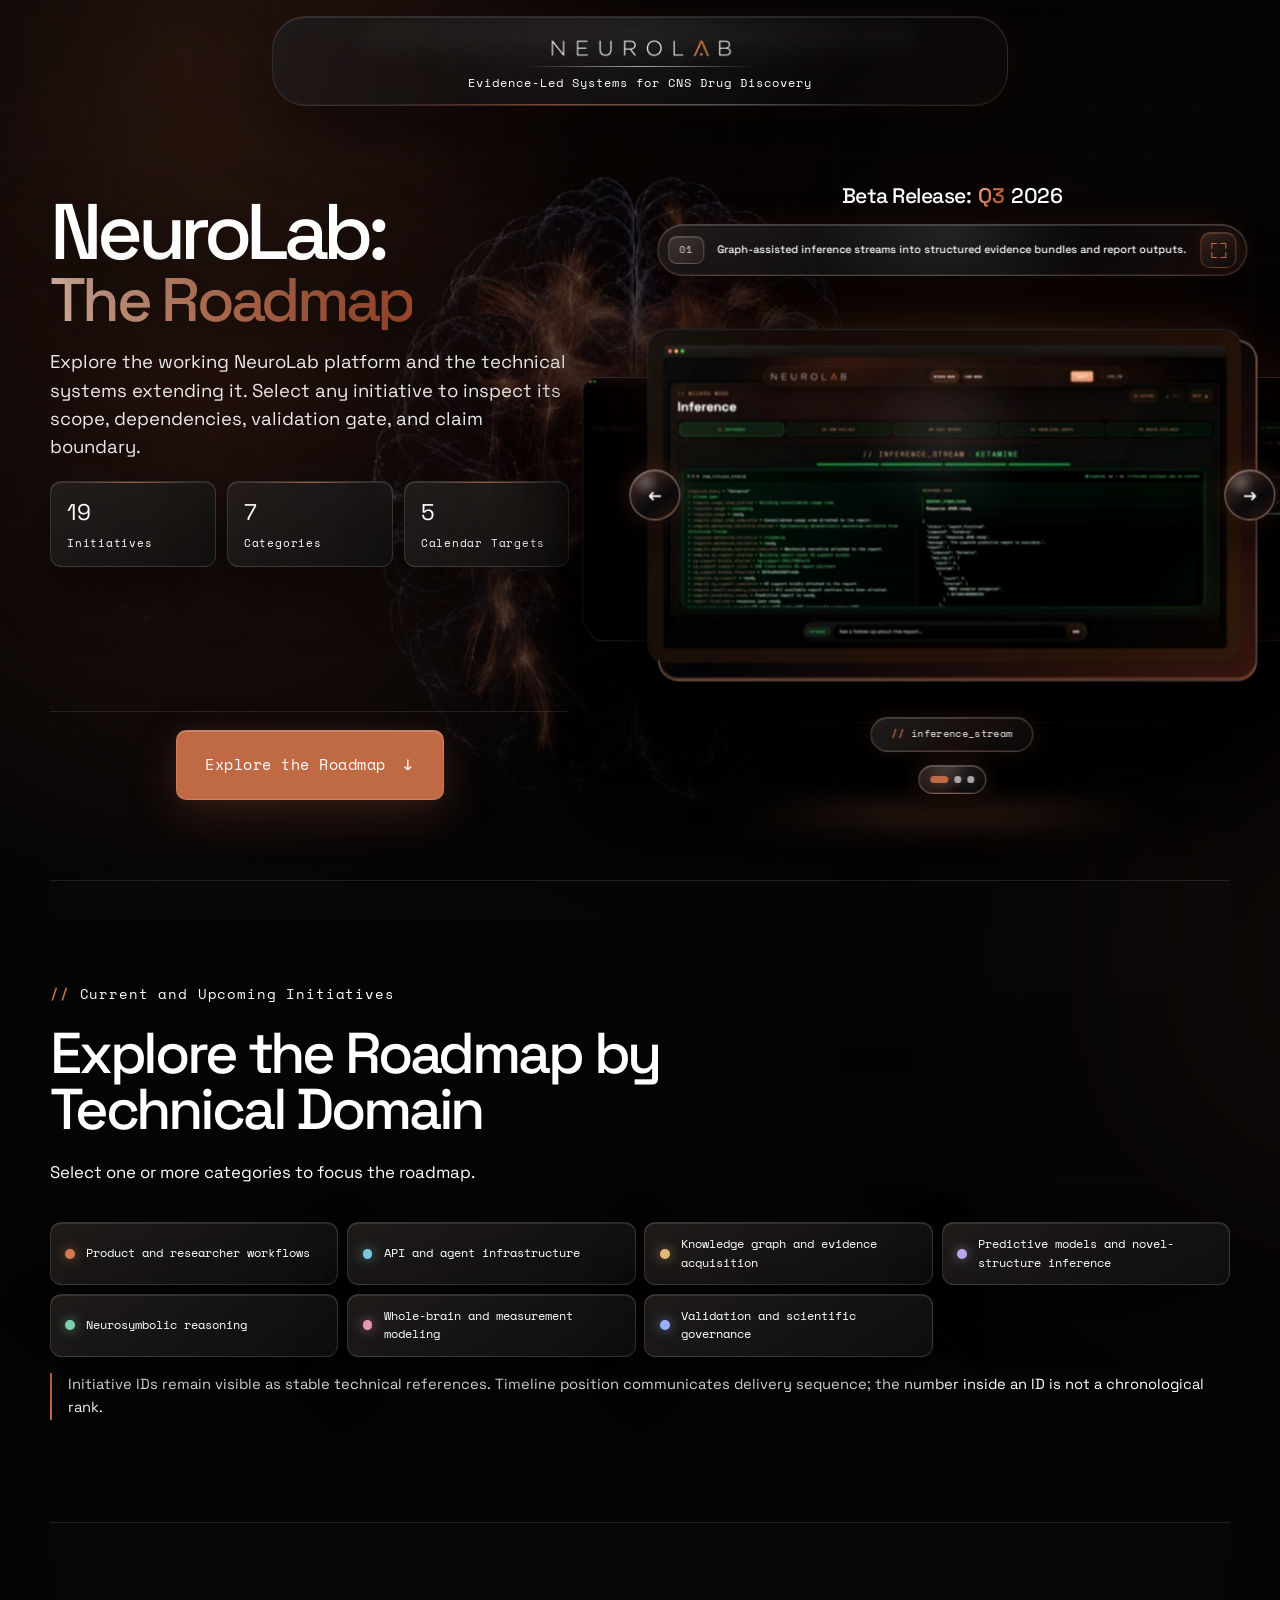
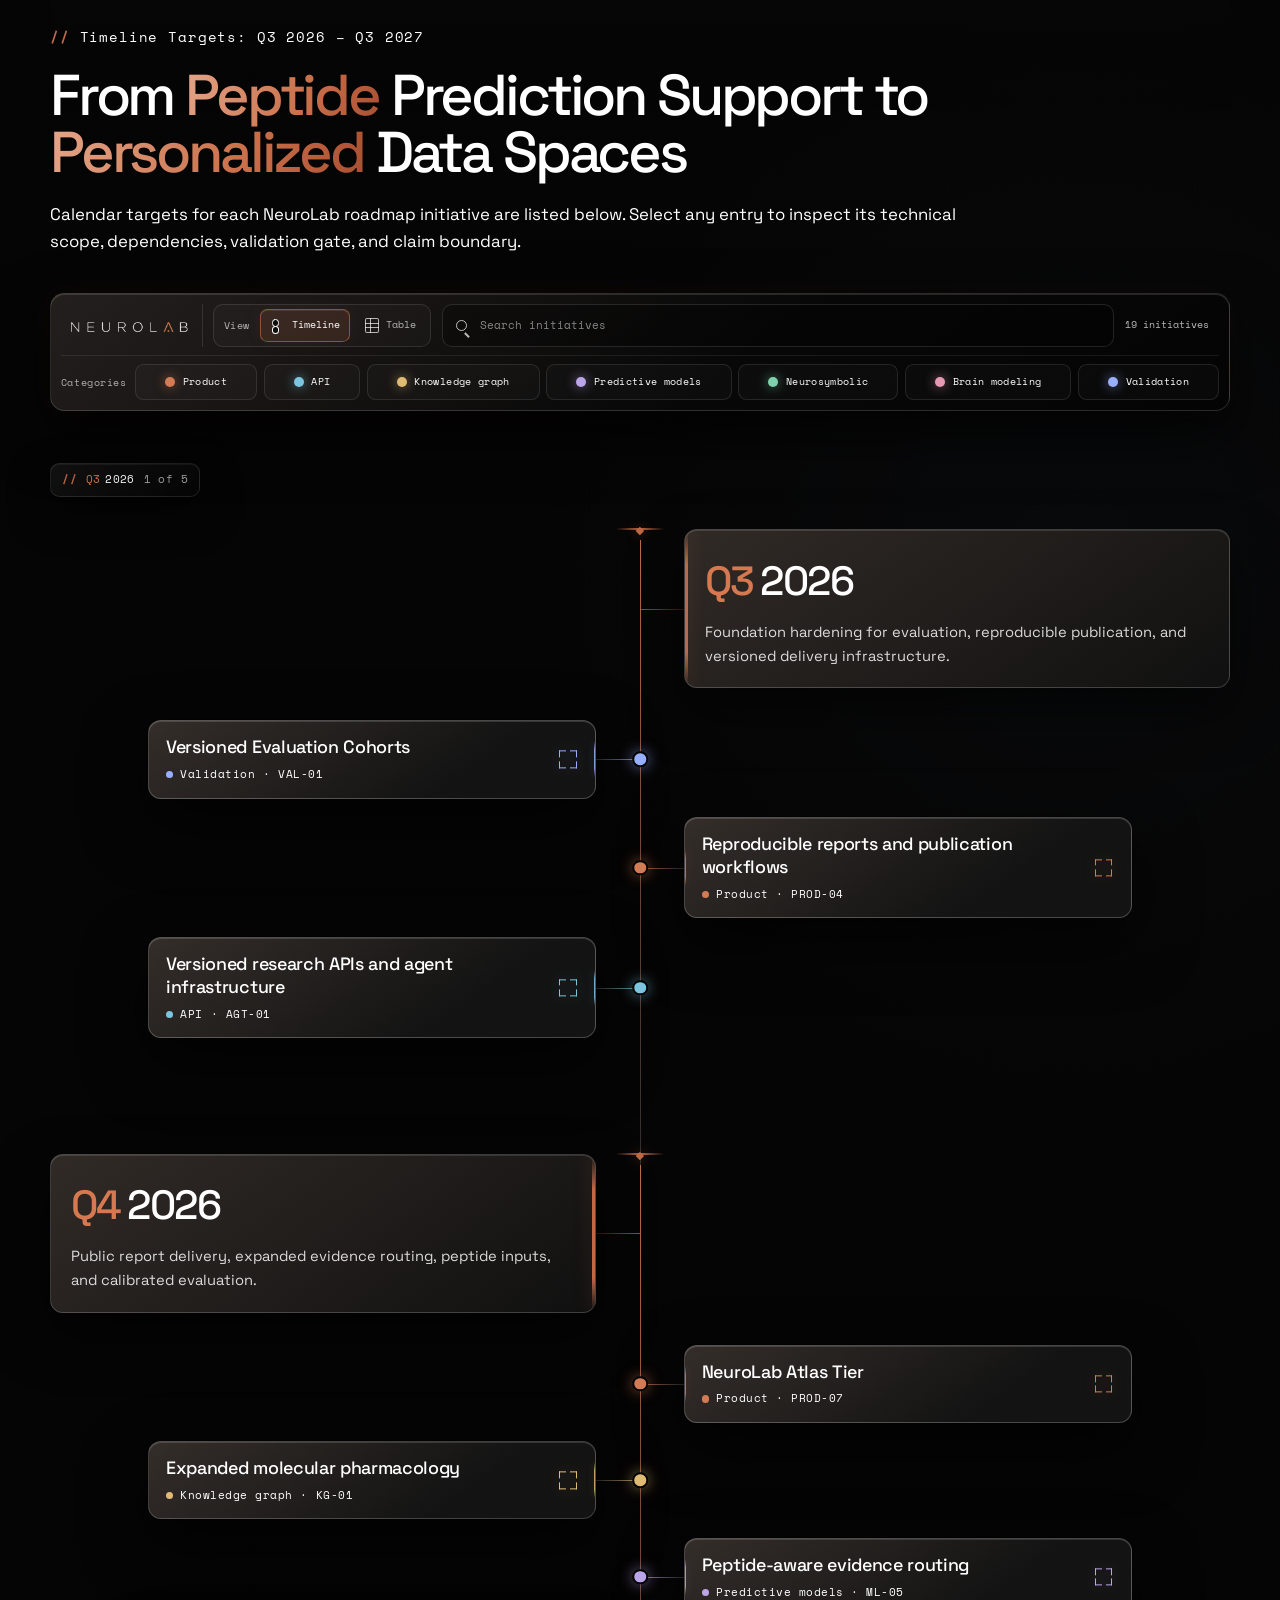
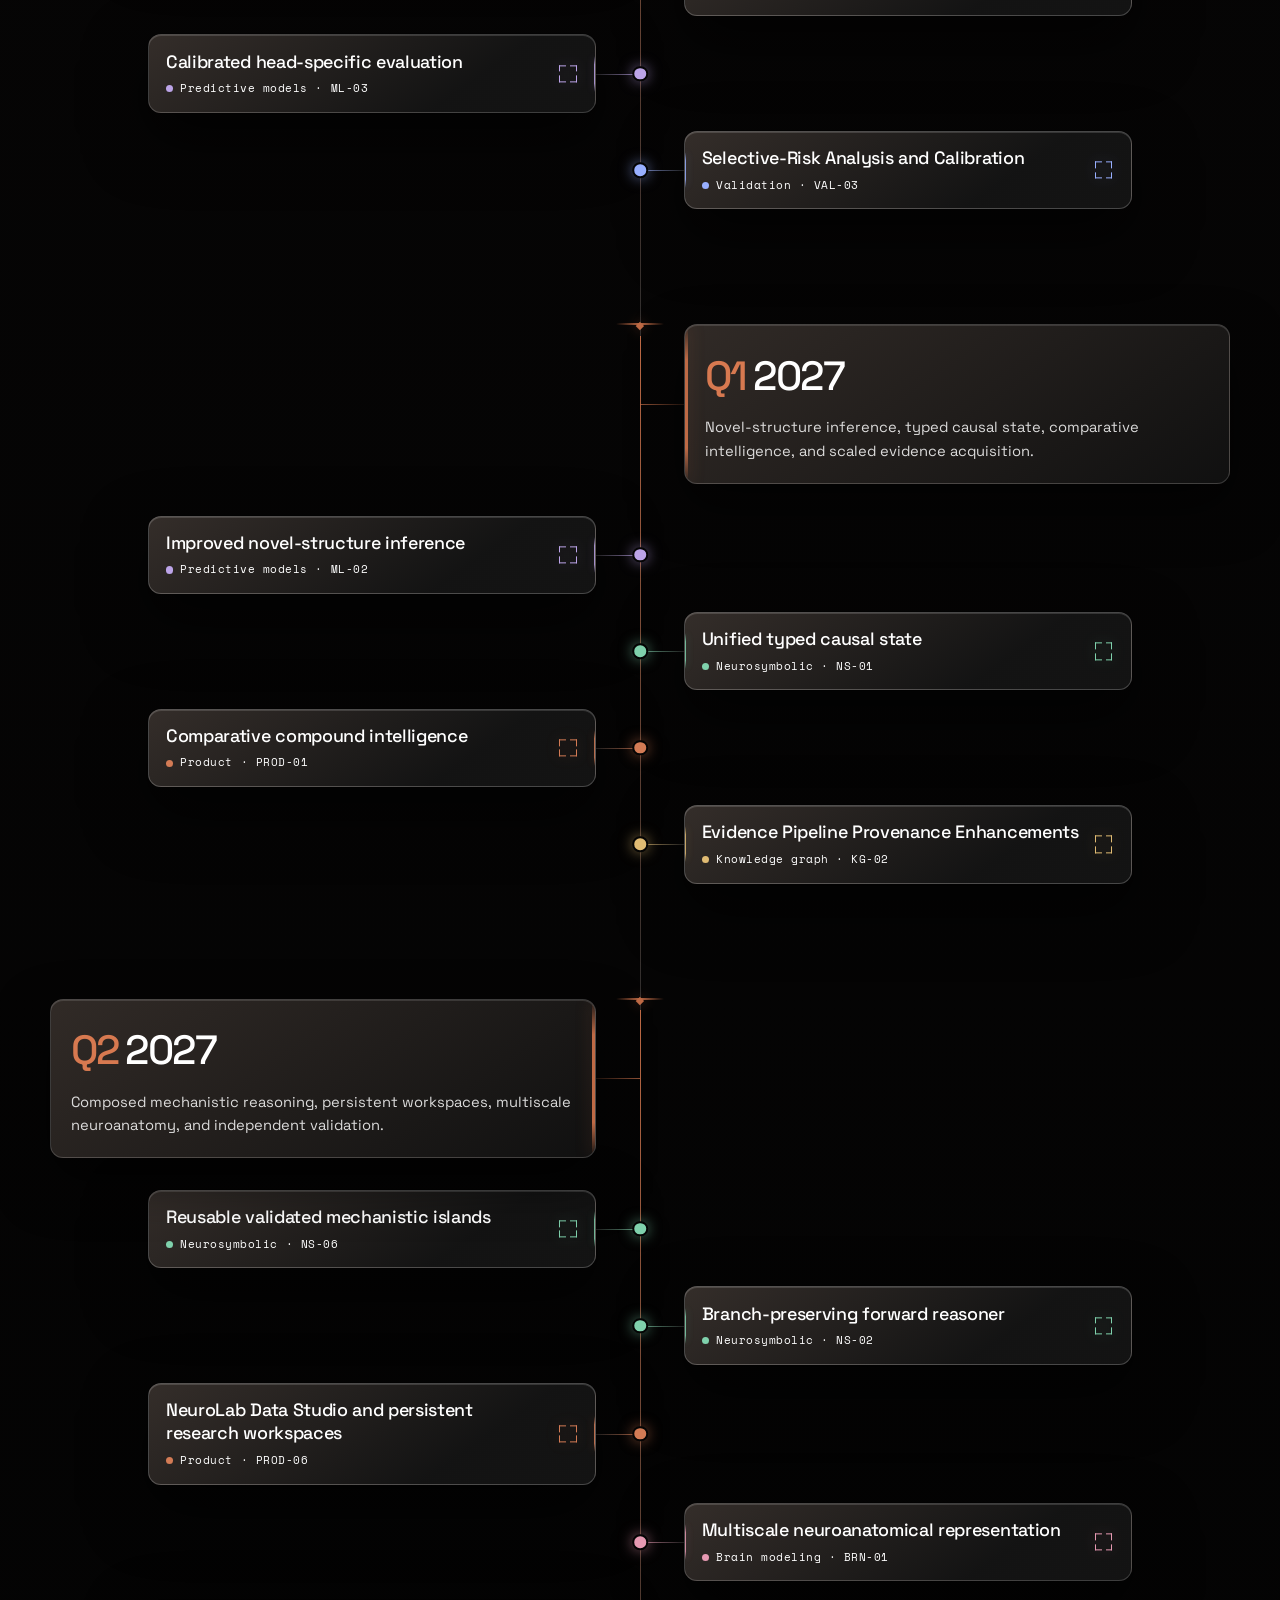
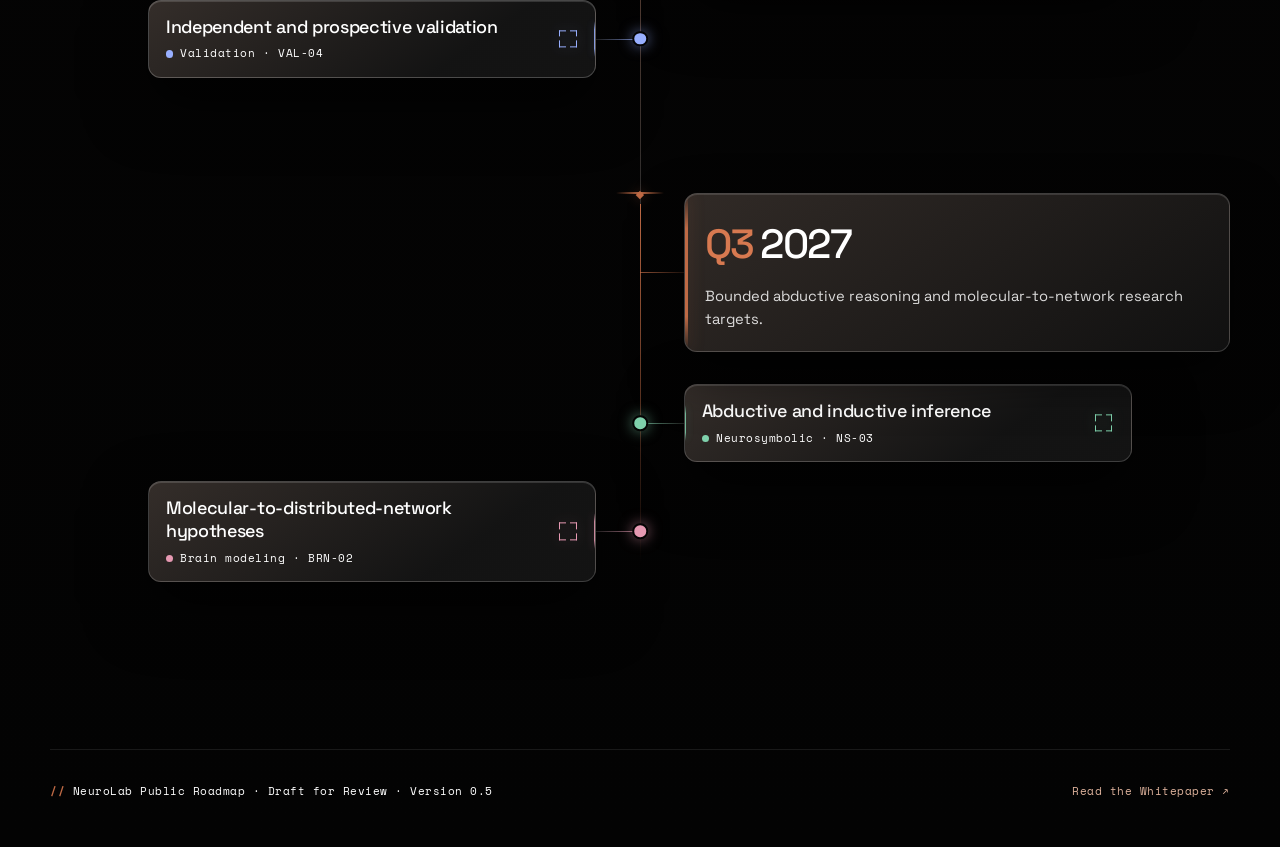
==== commit d918f7b1: "Add scrollable screenshot viewer" ====
--- a/site/index.html
+++ b/site/index.html
@@ -198,7 +198,11 @@
         </header>
         <div class="preview-dialog-media-wrap">
           <button class="preview-dialog-arrow" id="preview-dialog-prev" type="button" aria-label="Show previous product preview">←</button>
-          <div class="preview-dialog-media" id="preview-dialog-media"></div>
+          <div class="preview-dialog-media" id="preview-dialog-media" role="region" aria-label="Scrollable application screenshot" tabindex="0"></div>
+          <div class="preview-dialog-scroll-cue" id="preview-dialog-scroll-cue" aria-hidden="true">
+            <span>Scroll to explore</span>
+            <span aria-hidden="true">↓</span>
+          </div>
           <button class="preview-dialog-arrow" id="preview-dialog-next" type="button" aria-label="Show next product preview">→</button>
         </div>
         <footer class="preview-dialog-footer">
--- a/site/styles.css
+++ b/site/styles.css
@@ -615,6 +615,17 @@
   pointer-events: none;
 }
 
+.preview-slot {
+  position: absolute;
+  inset: 0;
+  pointer-events: none;
+  backface-visibility: hidden;
+  transform-style: preserve-3d;
+  -webkit-backface-visibility: hidden;
+}
+
+.preview-slot > .preview-card { pointer-events: auto; }
+
 .preview-card {
   position: absolute;
   top: 50%;
@@ -631,10 +642,12 @@
   box-shadow: 0 32px 74px rgba(0, 0, 0, 0.76), inset 0 1px rgba(255, 255, 255, 0.08);
   cursor: pointer;
   opacity: 0;
+  backface-visibility: hidden;
   transform: translate(-50%, -50%) translate3d(0, 1rem, -300px) scale(0.68);
   transform-style: preserve-3d;
-  will-change: transform;
-  transition: transform 620ms cubic-bezier(0.2, 0.82, 0.24, 1), opacity 440ms ease, border-color 220ms ease, filter 440ms ease, box-shadow 300ms ease;
+  will-change: transform, opacity;
+  transition: transform 600ms cubic-bezier(0.18, 0.82, 0.22, 1), opacity 360ms ease, border-color 180ms ease;
+  -webkit-backface-visibility: hidden;
 }
 
 .preview-card::before {
@@ -680,8 +693,8 @@
 .preview-media-frame,
 .preview-media-frame > img,
 .preview-placeholder { display: block; width: 100%; height: 100%; }
-.preview-media-frame { position: relative; overflow: hidden; border-radius: inherit; background: #07080a; }
-.preview-media-frame > img { object-fit: cover; background: #050505; }
+.preview-media-frame { position: relative; overflow: hidden; border-radius: inherit; background: #07080a; backface-visibility: hidden; transform: translateZ(0); -webkit-backface-visibility: hidden; }
+.preview-media-frame > img { object-fit: cover; background: #050505; backface-visibility: hidden; transform: translateZ(0); -webkit-backface-visibility: hidden; }
 
 .preview-placeholder {
   position: relative;
@@ -828,10 +841,48 @@
 .preview-dialog-index { width: 2.35rem; height: 1.9rem; justify-self: start; }
 .preview-dialog-close { width: 2.35rem; height: 2.35rem; justify-self: end; border-radius: 0.65rem; font-size: 1.35rem; }
 .preview-dialog-media-wrap { position: relative; min-height: 0; overflow: hidden; background: #040405; }
-.preview-dialog-media { width: 100%; height: 100%; min-height: 0; padding: clamp(0.75rem, 1.5vw, 1.25rem); overflow: hidden; }
-.preview-dialog-media .preview-media-frame { display: grid; place-items: center; border: 1px solid rgba(255, 255, 255, 0.12); border-radius: 0.8rem; background: #020203; box-shadow: 0 26px 72px rgba(0, 0, 0, 0.68); }
-.preview-dialog-media .preview-media-frame > img { object-fit: contain; object-position: center; }
+.preview-dialog-media {
+  width: 100%;
+  height: 100%;
+  min-height: 0;
+  padding: clamp(0.75rem, 1.5vw, 1.25rem);
+  overflow: auto;
+  overscroll-behavior: contain;
+  scrollbar-color: var(--accent) rgba(255, 255, 255, 0.055);
+  scrollbar-gutter: stable both-edges;
+}
+.preview-dialog-media:focus-visible { outline: 1px solid rgba(222, 178, 156, 0.76); outline-offset: -3px; }
+.preview-dialog-media::-webkit-scrollbar { width: 0.72rem; height: 0.72rem; }
+.preview-dialog-media::-webkit-scrollbar-track { background: rgba(255, 255, 255, 0.045); }
+.preview-dialog-media::-webkit-scrollbar-thumb { border: 2px solid #080809; border-radius: 999px; background: linear-gradient(180deg, #d67b55, #9f4d31); box-shadow: 0 0 12px rgba(191, 106, 69, 0.34); }
+.preview-dialog-media::-webkit-scrollbar-corner { background: #080809; }
+.preview-dialog-media .preview-media-frame { display: block; width: max(100%, 64rem); height: auto; min-height: 0; aspect-ratio: 16 / 9; border: 1px solid rgba(255, 255, 255, 0.12); border-radius: 0.8rem; background: #020203; box-shadow: 0 26px 72px rgba(0, 0, 0, 0.68); }
+.preview-dialog-media .preview-media-frame > img { width: 100%; height: auto; object-fit: initial; object-position: initial; }
 .preview-dialog-media .preview-placeholder-motif { width: min(35%, 24rem); }
+.preview-dialog-scroll-cue {
+  position: absolute;
+  right: 50%;
+  bottom: clamp(1rem, 2vw, 1.6rem);
+  z-index: 9;
+  display: flex;
+  align-items: center;
+  gap: 0.55rem;
+  padding: 0.52rem 0.78rem;
+  border: 1px solid rgba(222, 178, 156, 0.32);
+  border-radius: 999px;
+  background: linear-gradient(145deg, rgba(47, 31, 27, 0.92), rgba(9, 9, 10, 0.9));
+  box-shadow: inset 0 1px rgba(255, 255, 255, 0.14), 0 14px 34px rgba(0, 0, 0, 0.58), 0 0 20px rgba(191, 106, 69, 0.18);
+  color: #fff;
+  font-family: "Space Mono", "SFMono-Regular", Consolas, monospace;
+  font-size: 0.66rem;
+  letter-spacing: 0.03em;
+  opacity: 0;
+  pointer-events: none;
+  transform: translate(50%, 0.45rem);
+  transition: opacity 180ms ease, transform 180ms ease;
+}
+.preview-dialog-media-wrap.is-scrollable:not(.has-scrolled) .preview-dialog-scroll-cue { opacity: 1; transform: translate(50%, 0); }
+.preview-dialog-media-wrap.has-scrolled .preview-dialog-scroll-cue { opacity: 0; }
 .preview-dialog-footer { justify-content: center; min-height: 4.2rem; border-top: 1px solid rgba(255, 255, 255, 0.1); text-align: center; }
 .preview-dialog-footer p { max-width: min(78rem, 88%); margin: 0; color: #fff; font-size: 0.8rem; line-height: 1.5; }
 .preview-dialog-arrow { position: absolute; top: 50%; z-index: 10; width: 3.65rem; height: 3.65rem; border-color: rgba(255, 255, 255, 0.3); border-radius: 999px; background: radial-gradient(circle at 34% 26%, rgba(255, 255, 255, 0.18), transparent 29%), linear-gradient(145deg, rgba(48, 39, 36, 0.94), rgba(9, 9, 10, 0.92) 62%, rgba(30, 16, 13, 0.92)); box-shadow: inset 0 1px rgba(255, 255, 255, 0.24), inset 0 -1px rgba(191, 106, 69, 0.22), 0 18px 38px rgba(0, 0, 0, 0.64), 0 0 22px rgba(191, 106, 69, 0.22); font-size: 1.12rem; font-weight: 650; backdrop-filter: blur(18px) saturate(120%); transform: translateY(-50%); }
@@ -1607,7 +1658,7 @@
 @media (min-width: 1440px) {
   .product-showcase {
     width: calc(100% + clamp(5.5rem, 7vw, 7.5rem));
-    transform: translateX(clamp(1rem, 1.8vw, 2rem));
+    transform: translateX(clamp(2rem, calc(7vw - 4.3rem), 5rem));
   }
   .showcase-viewport {
     perspective: 940px;
@@ -1884,12 +1935,12 @@
 }
 
 .showcase-shell--naked .showcase-stage::before {
-  right: 7%;
-  bottom: -1%;
-  left: 7%;
-  height: 22%;
-  background: radial-gradient(ellipse, rgba(191, 106, 69, 0.33), rgba(0, 0, 0, 0.62) 44%, transparent 72%);
-  filter: blur(21px);
+  right: 3%;
+  bottom: -2%;
+  left: 3%;
+  height: 27%;
+  background: radial-gradient(ellipse, rgba(191, 106, 69, 0.42), rgba(0, 0, 0, 0.7) 46%, transparent 74%);
+  filter: blur(25px);
   transform: rotateX(76deg) translateZ(-165px);
 }
 
@@ -1973,14 +2024,22 @@
     transform: translateZ(-26px);
   }
   .showcase-shell--naked .preview-card[data-position="previous"] {
-    opacity: 0.76;
-    filter: brightness(0.67) contrast(1.08) saturate(0.82);
-    transform: translate(-50%, -50%) translate3d(-54%, 0.75rem, -230px) rotateY(43deg) scale(0.88);
+    opacity: 0.8;
+    filter: brightness(0.72) contrast(1.08) saturate(0.86);
+    transform: translate(-50%, -50%) translate3d(-67%, 0.7rem, -150px) rotateY(-40deg) scale(0.92);
   }
   .showcase-shell--naked .preview-card[data-position="next"] {
-    opacity: 0.82;
-    filter: brightness(0.71) contrast(1.08) saturate(0.85);
-    transform: translate(-50%, -50%) translate3d(54%, 0.75rem, -230px) rotateY(-43deg) scale(0.88);
+    opacity: 0.84;
+    filter: brightness(0.76) contrast(1.08) saturate(0.88);
+    transform: translate(-50%, -50%) translate3d(67%, 0.7rem, -150px) rotateY(40deg) scale(0.92);
+  }
+
+  .showcase-shell--naked .preview-card[data-position="previous"],
+  .showcase-shell--naked .preview-card[data-position="next"] {
+    box-shadow:
+      0 2.6rem 5.8rem rgba(0, 0, 0, 0.84),
+      0 0 2.4rem rgba(191, 106, 69, 0.14),
+      inset 0 1px rgba(255, 255, 255, 0.14);
   }
 }
 
@@ -2001,14 +2060,14 @@
       inset 0 -1px rgba(191, 106, 69, 0.34);
   }
   .showcase-shell--naked .preview-card[data-position="previous"] {
-    opacity: 0.83;
-    filter: brightness(0.72) contrast(1.1) saturate(0.88);
-    transform: translate(-50%, -50%) translate3d(-63%, 0.85rem, -310px) rotateY(56deg) scale(0.97);
+    opacity: 0.86;
+    filter: brightness(0.76) contrast(1.1) saturate(0.9);
+    transform: translate(-50%, -50%) translate3d(-72%, 0.75rem, -175px) rotateY(-46deg) scale(0.98);
   }
   .showcase-shell--naked .preview-card[data-position="next"] {
-    opacity: 0.88;
-    filter: brightness(0.76) contrast(1.1) saturate(0.9);
-    transform: translate(-50%, -50%) translate3d(63%, 0.85rem, -310px) rotateY(-56deg) scale(0.97);
+    opacity: 0.9;
+    filter: brightness(0.8) contrast(1.1) saturate(0.92);
+    transform: translate(-50%, -50%) translate3d(72%, 0.75rem, -175px) rotateY(46deg) scale(0.98);
   }
   .showcase-shell--naked #showcase-prev { left: -1.1rem; }
   .showcase-shell--naked #showcase-next { right: -1.1rem; }
@@ -2018,6 +2077,155 @@
   .showcase-shell--naked .preview-card[data-position="active"] {
     transform: translate(-50%, -50%) translate3d(0, -0.1rem, 172px) scale(1.035);
   }
+}
+
+/* Slot-based Cover Flow: the wrapper owns placement and stacking while the
+   screenshot owns only its viewing angle. Keeping those transforms separate
+   prevents the side planes from folding back underneath the focused screen. */
+@media (min-width: 1280px) {
+  .hero,
+  .hero-grid,
+  .product-showcase,
+  .showcase-shell--naked,
+  .showcase-shell--naked .showcase-viewport {
+    overflow: visible;
+  }
+
+  .showcase-shell--naked .showcase-stage {
+    inset: 0 auto;
+    left: 49%;
+    width: 118%;
+    transform: translateX(-50%);
+  }
+
+  .showcase-shell--naked .preview-slot {
+    z-index: 1;
+    opacity: 0;
+    transform: translate3d(0, 0.7rem, 8px) scale(0.82);
+    transition:
+      transform 600ms cubic-bezier(0.18, 0.82, 0.22, 1),
+      opacity 360ms ease;
+    will-change: transform, opacity;
+  }
+
+  .showcase-shell--naked .preview-card {
+    left: 50%;
+    width: 66.1%;
+    transition:
+      transform 600ms cubic-bezier(0.18, 0.82, 0.22, 1),
+      opacity 360ms ease,
+      border-color 180ms ease;
+  }
+
+  .showcase-shell--naked .preview-slot[data-slot="active"] {
+    z-index: 7;
+    opacity: 1;
+    transform: translate3d(0, -0.08rem, 174px);
+  }
+
+  .showcase-shell--naked .preview-slot[data-slot="previous"] {
+    z-index: 4;
+    opacity: 0.93;
+    transform: translate3d(-35%, 0.62rem, 28px);
+  }
+
+  .showcase-shell--naked .preview-slot[data-slot="next"] {
+    z-index: 4;
+    opacity: 0.95;
+    transform: translate3d(35%, 0.62rem, 28px);
+  }
+
+  .showcase-shell--naked .preview-slot[data-slot^="far-"] {
+    z-index: 0;
+    opacity: 0;
+    pointer-events: none;
+    transform: translate3d(0, 0.8rem, -40px) scale(0.72);
+  }
+
+  .showcase-shell--naked .preview-slot[data-slot="active"] .preview-card {
+    z-index: 7;
+    opacity: 1;
+    filter: brightness(1.09) contrast(1.055) saturate(1.08);
+    transform: translate(-50%, -50%) scale(1.02);
+    transform-origin: 50% 50%;
+  }
+
+  .showcase-shell--naked .preview-slot[data-slot="previous"] .preview-card {
+    z-index: 4;
+    opacity: 1;
+    border-color: rgba(229, 188, 167, 0.4);
+    filter: brightness(0.89) contrast(1.08) saturate(0.94);
+    transform: translate(-50%, -50%) rotateY(-35deg) scale(0.89);
+    transform-origin: 100% 50%;
+  }
+
+  .showcase-shell--naked .preview-slot[data-slot="next"] .preview-card {
+    z-index: 4;
+    opacity: 1;
+    border-color: rgba(229, 188, 167, 0.42);
+    filter: brightness(0.92) contrast(1.08) saturate(0.96);
+    transform: translate(-50%, -50%) rotateY(35deg) scale(0.89);
+    transform-origin: 0 50%;
+  }
+
+  .showcase-shell--naked .preview-slot[data-slot="previous"] .preview-card {
+    box-shadow:
+      0 3rem 7rem rgba(0, 0, 0, 0.9),
+      0 0 3.8rem rgba(191, 106, 69, 0.29),
+      inset -2px 0 rgba(224, 143, 101, 0.5),
+      inset 0 1px rgba(255, 255, 255, 0.17);
+  }
+
+  .showcase-shell--naked .preview-slot[data-slot="next"] .preview-card {
+    box-shadow:
+      0 3rem 7rem rgba(0, 0, 0, 0.9),
+      0 0 3.8rem rgba(191, 106, 69, 0.29),
+      inset 2px 0 rgba(224, 143, 101, 0.5),
+      inset 0 1px rgba(255, 255, 255, 0.17);
+  }
+
+  .showcase-shell--naked .preview-slot[data-slot="previous"] .preview-card::after {
+    background:
+      linear-gradient(90deg, rgba(0, 0, 0, 0.48), rgba(0, 0, 0, 0.08) 48%, rgba(215, 126, 84, 0.16)),
+      radial-gradient(circle at var(--glare-x) var(--glare-y), rgba(255, 255, 255, 0.11), transparent 28%);
+    opacity: 0.5;
+  }
+
+  .showcase-shell--naked .preview-slot[data-slot="next"] .preview-card::after {
+    background:
+      linear-gradient(270deg, rgba(0, 0, 0, 0.48), rgba(0, 0, 0, 0.08) 48%, rgba(215, 126, 84, 0.16)),
+      radial-gradient(circle at var(--glare-x) var(--glare-y), rgba(255, 255, 255, 0.11), transparent 28%);
+    opacity: 0.5;
+  }
+
+  .showcase-shell--naked .preview-slot[data-slot="previous"]:hover {
+    z-index: 5;
+    opacity: 1;
+    transform: translate3d(-35%, 0.42rem, 54px);
+  }
+
+  .showcase-shell--naked .preview-slot[data-slot="next"]:hover {
+    z-index: 5;
+    opacity: 1;
+    transform: translate3d(35%, 0.42rem, 54px);
+  }
+
+  .showcase-shell--naked .preview-slot[data-slot="previous"]:hover .preview-card {
+    transform: translate(-50%, -50%) rotateY(-32deg) scale(0.91);
+  }
+
+  .showcase-shell--naked .preview-slot[data-slot="next"]:hover .preview-card {
+    transform: translate(-50%, -50%) rotateY(32deg) scale(0.91);
+  }
+
+  .showcase-shell--naked .preview-slot[data-slot="previous"]:hover .preview-card::after,
+  .showcase-shell--naked .preview-slot[data-slot="next"]:hover .preview-card::after { opacity: 0.34; }
+}
+
+@media (min-width: 1280px) and (max-width: 1439px) {
+  .showcase-shell--naked .preview-card { width: 68%; }
+  .showcase-shell--naked .preview-slot[data-slot="previous"] { transform: translate3d(-33%, 0.56rem, 24px); }
+  .showcase-shell--naked .preview-slot[data-slot="next"] { transform: translate3d(33%, 0.56rem, 24px); }
 }
 
 @media (max-width: 860px) {
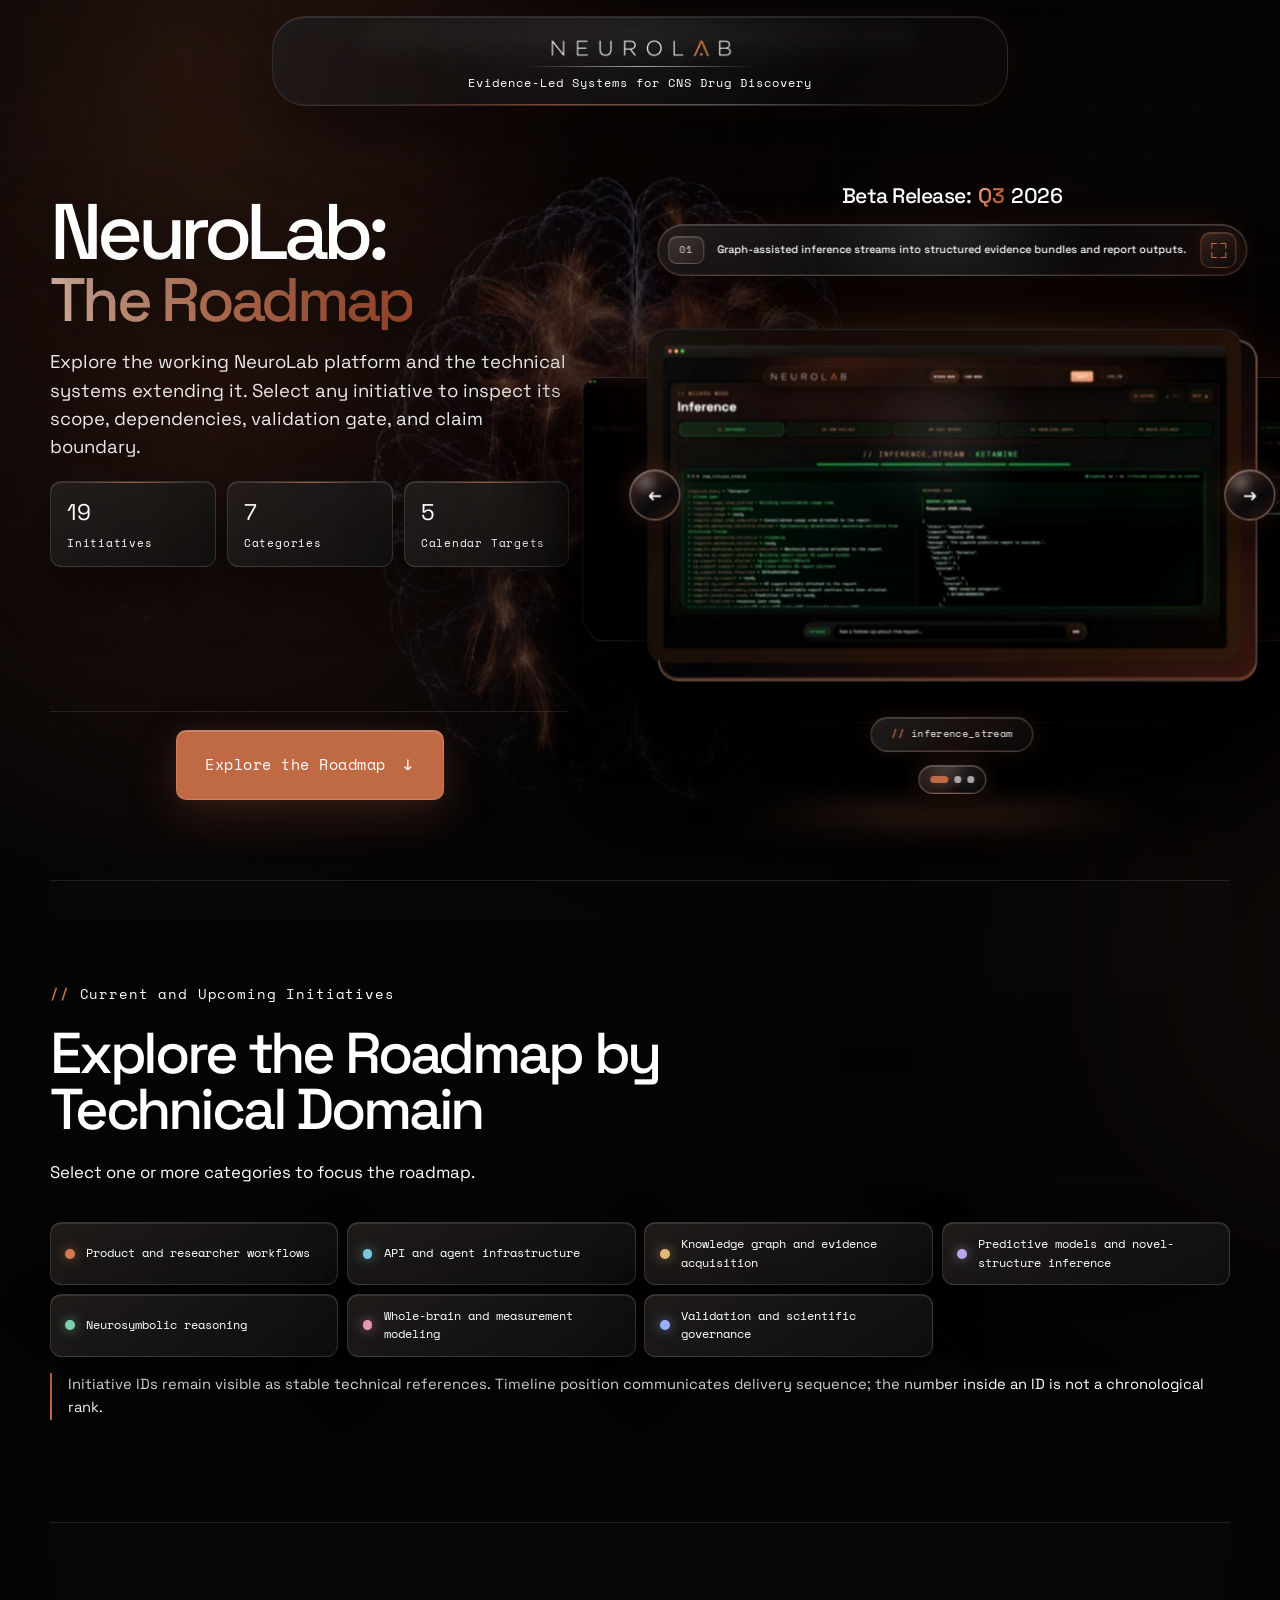
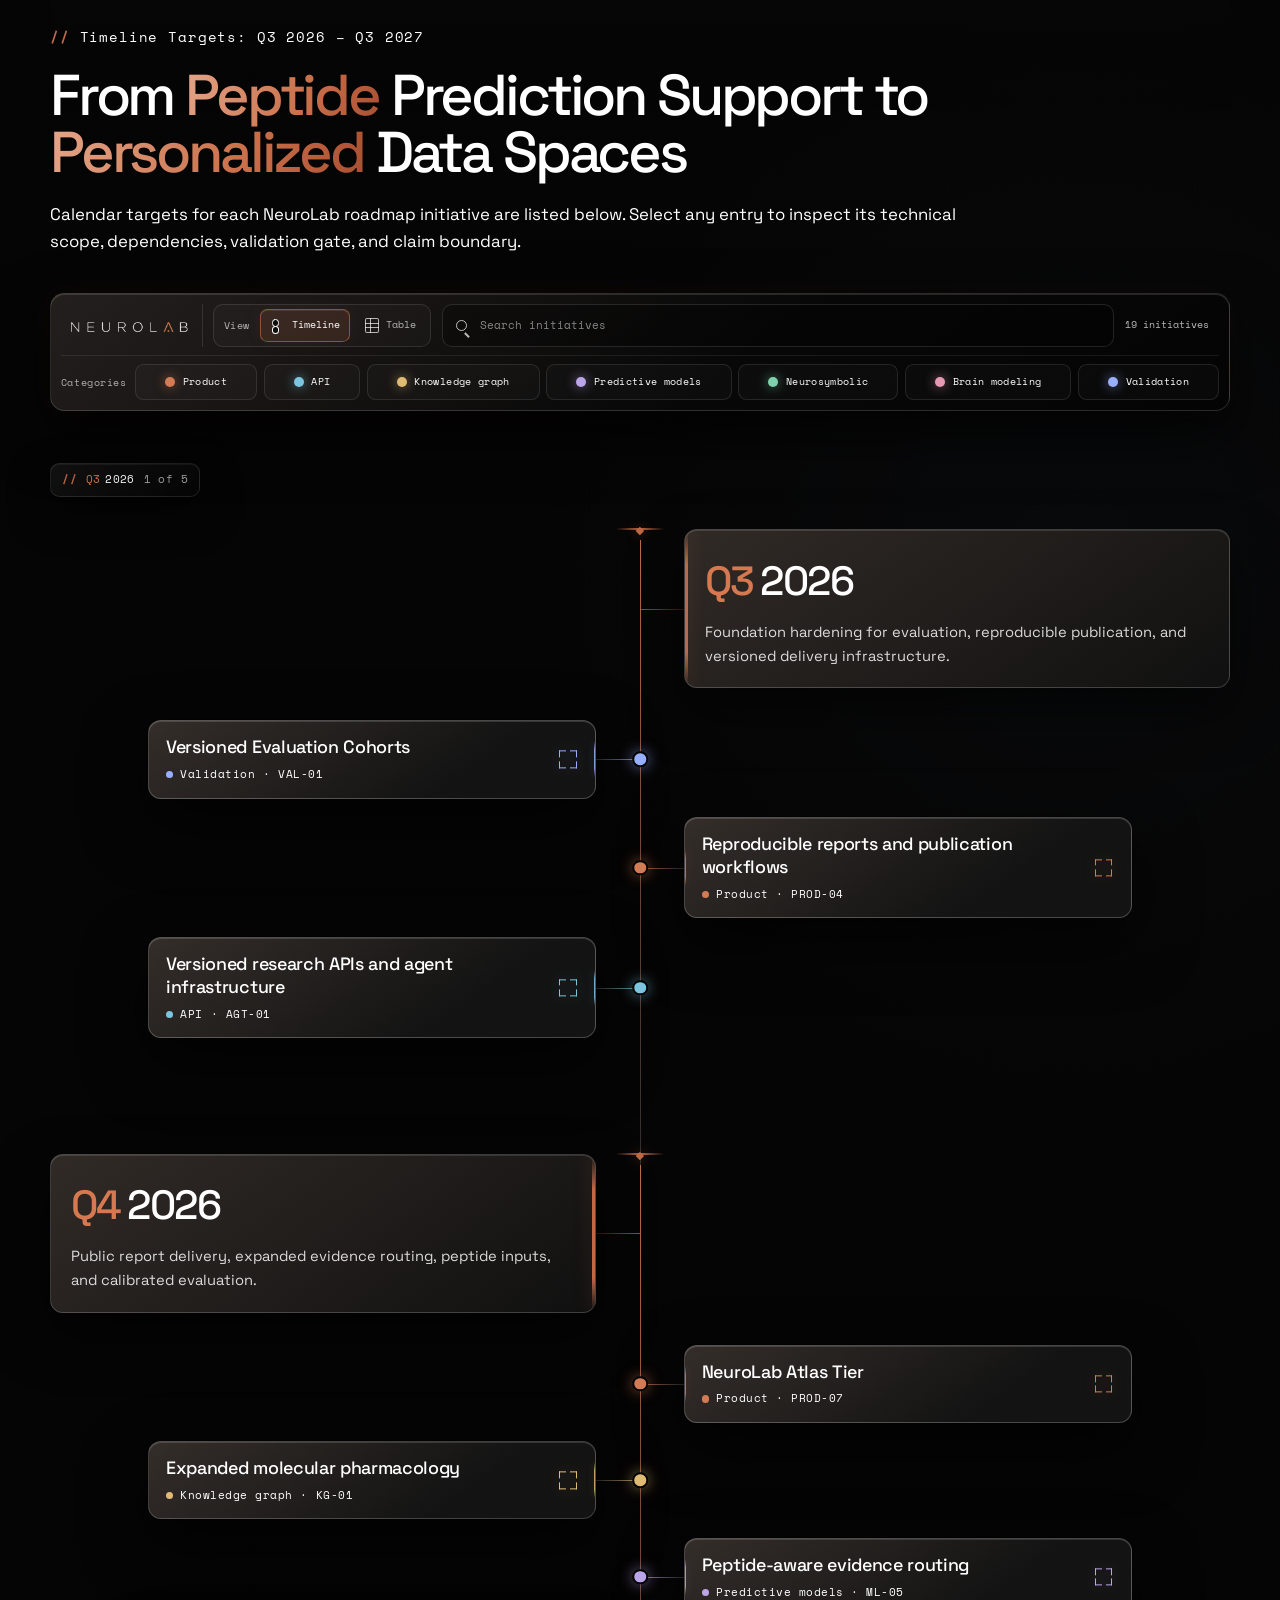
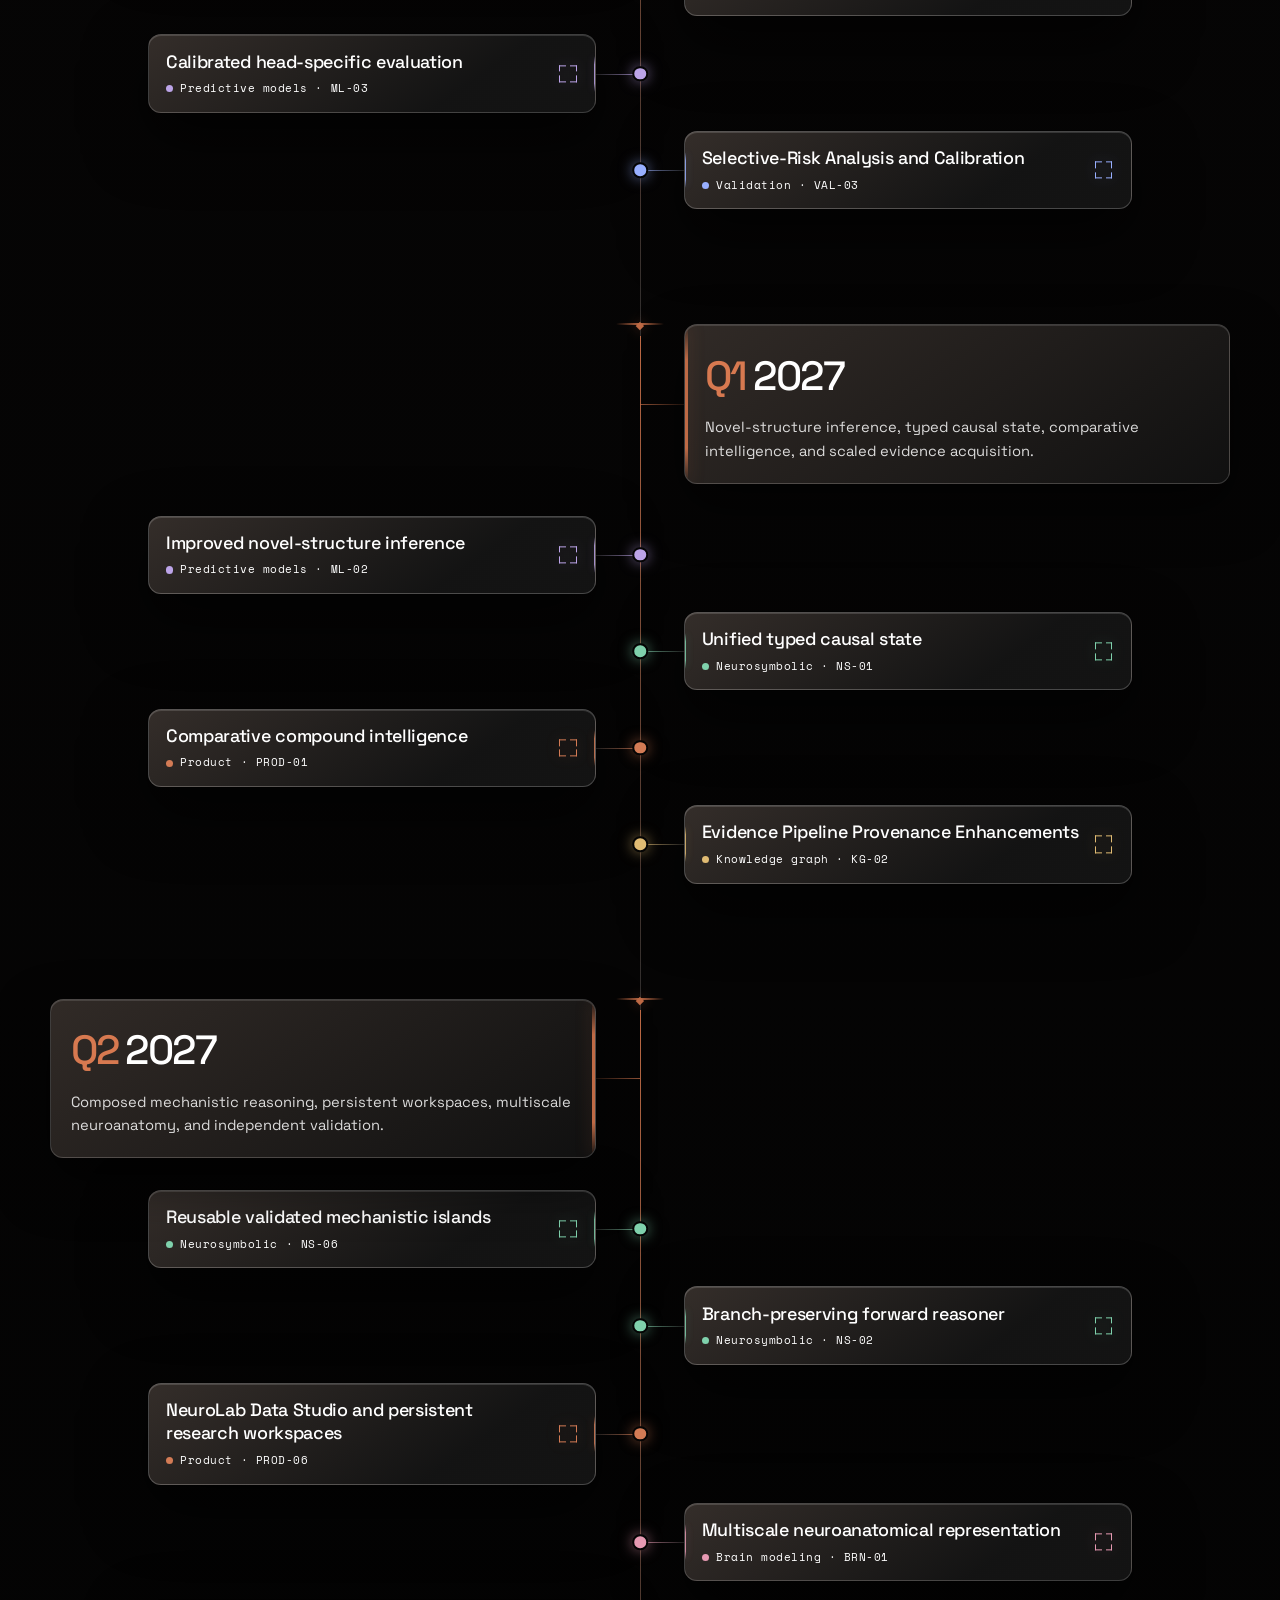
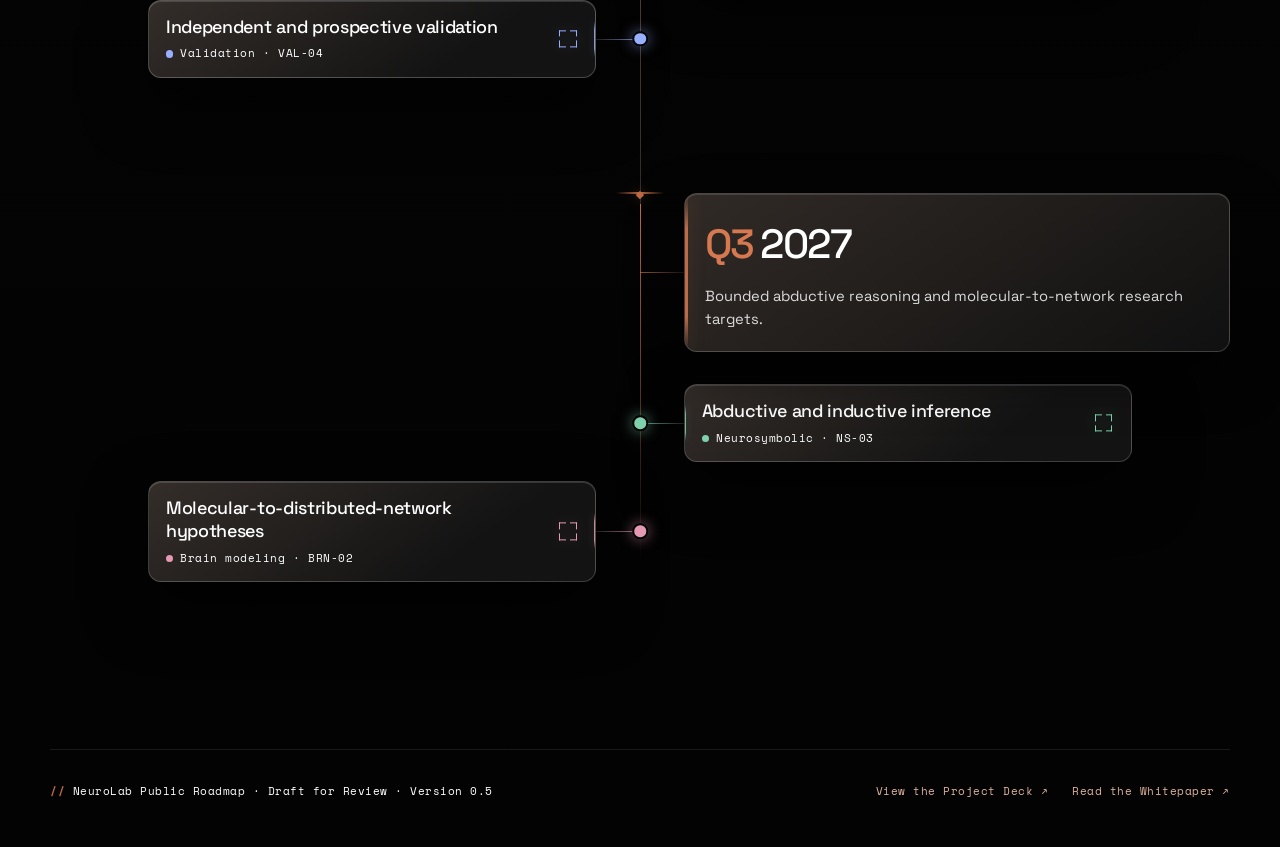
==== commit 93016863: "Add interactive public project deck" ====
--- a/site/index.html
+++ b/site/index.html
@@ -185,7 +185,10 @@
 
       <footer class="page-shell site-footer">
         <span><span class="comment-mark">//</span> NeuroLab Public Roadmap · Draft for Review · <span id="publication-version">Version 0.5</span></span>
-        <a href="https://neurolab-ai.github.io/whitepaper/">Read the Whitepaper ↗</a>
+        <nav class="footer-links" aria-label="NeuroLab publications">
+          <a href="./deck/">View the Project Deck ↗</a>
+          <a href="https://neurolab-ai.github.io/whitepaper/">Read the Whitepaper ↗</a>
+        </nav>
       </footer>
     </main>
 
--- a/site/styles.css
+++ b/site/styles.css
@@ -1603,6 +1603,7 @@
 body.modal-open { overflow: hidden; }
 
 .site-footer { display: flex; flex-wrap: wrap; justify-content: space-between; gap: 1rem; margin-top: 4rem; padding: 2rem 0 3rem; border-top: 1px solid rgba(255, 255, 255, 0.09); font-size: 0.7rem; letter-spacing: 0.045em; }
+.footer-links { display: flex; flex-wrap: wrap; justify-content: flex-end; gap: 0.8rem 1.5rem; }
 .site-footer a { color: var(--accent-light); text-decoration: none; }
 .site-footer a:hover,
 .site-footer a:focus-visible { text-decoration: underline; text-underline-offset: 0.3rem; }
@@ -1649,6 +1650,10 @@
     letter-spacing: 0.035em;
   }
   .compact-era-position { color: rgba(255, 255, 255, 0.62); }
+}
+
+@media (max-width: 640px) {
+  .footer-links { width: 100%; justify-content: flex-start; }
 }
 
 @media (min-width: 1280px) and (max-width: 1439px) {
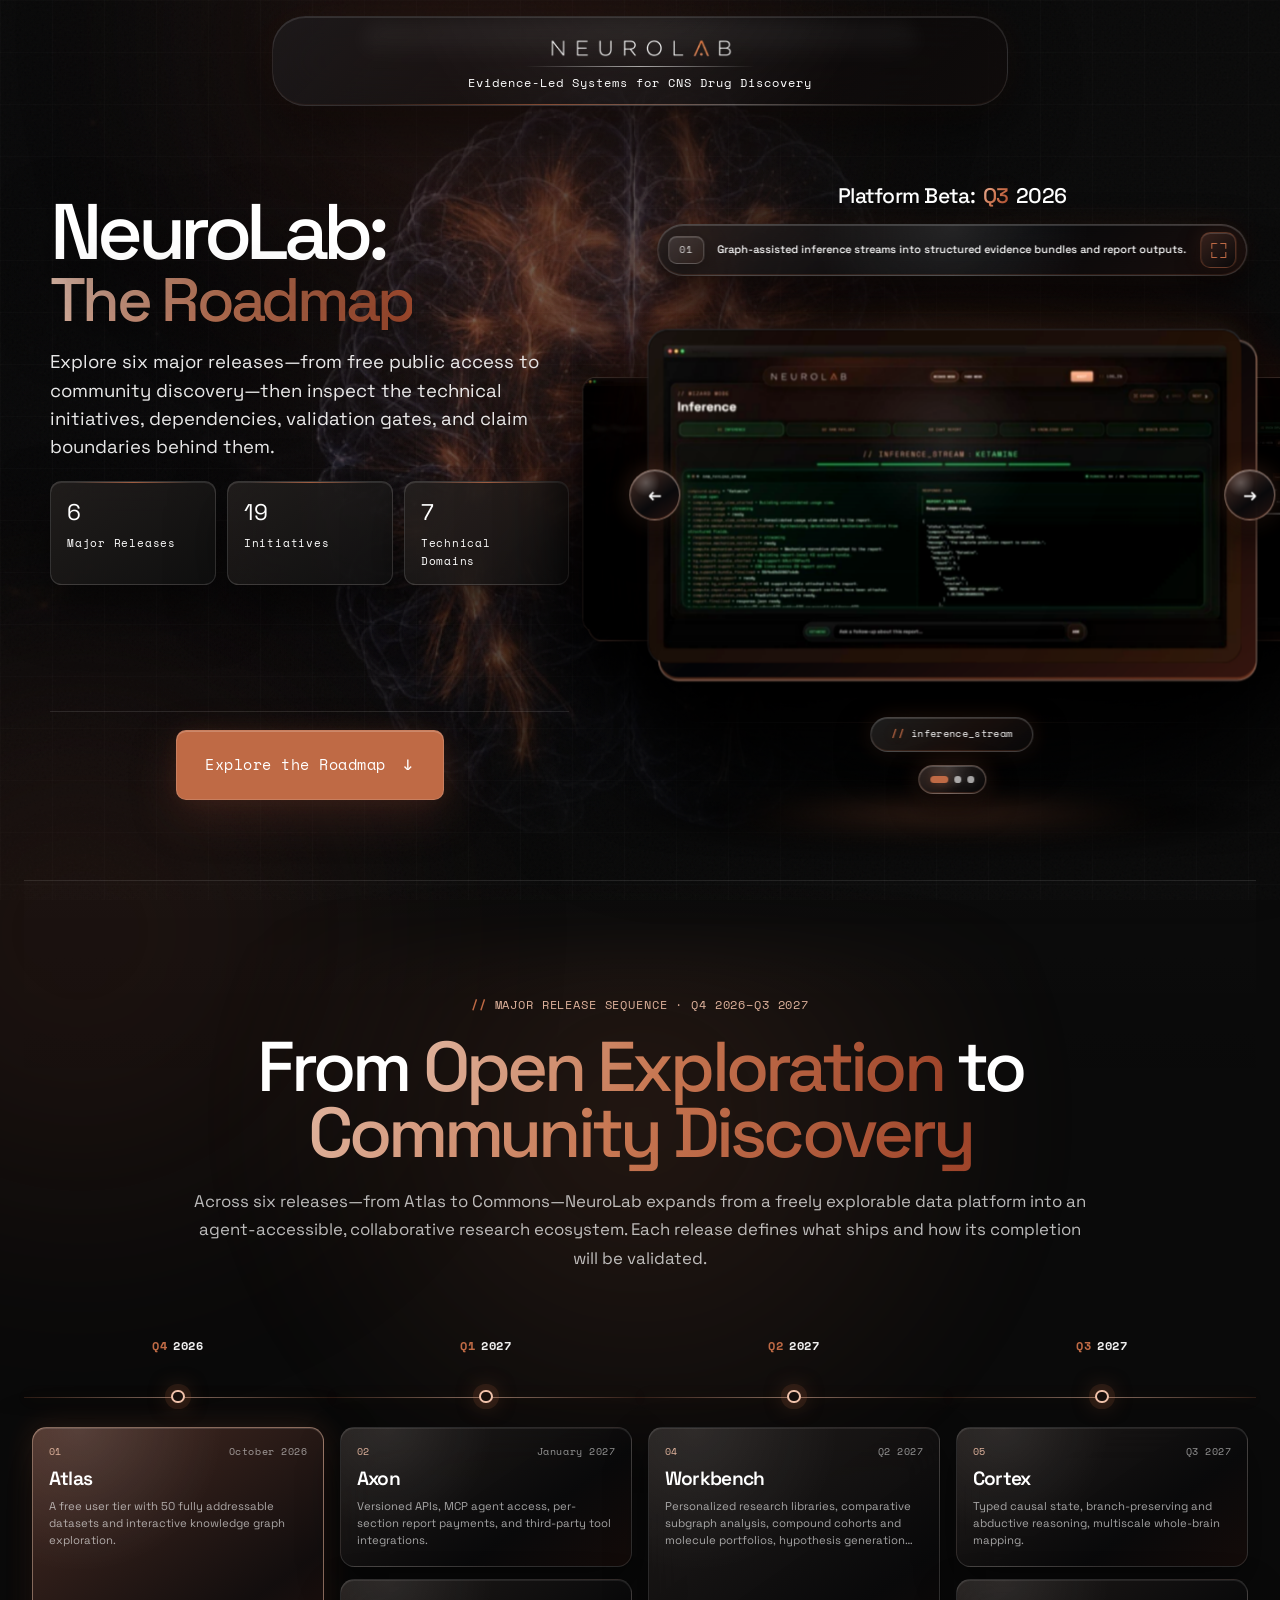
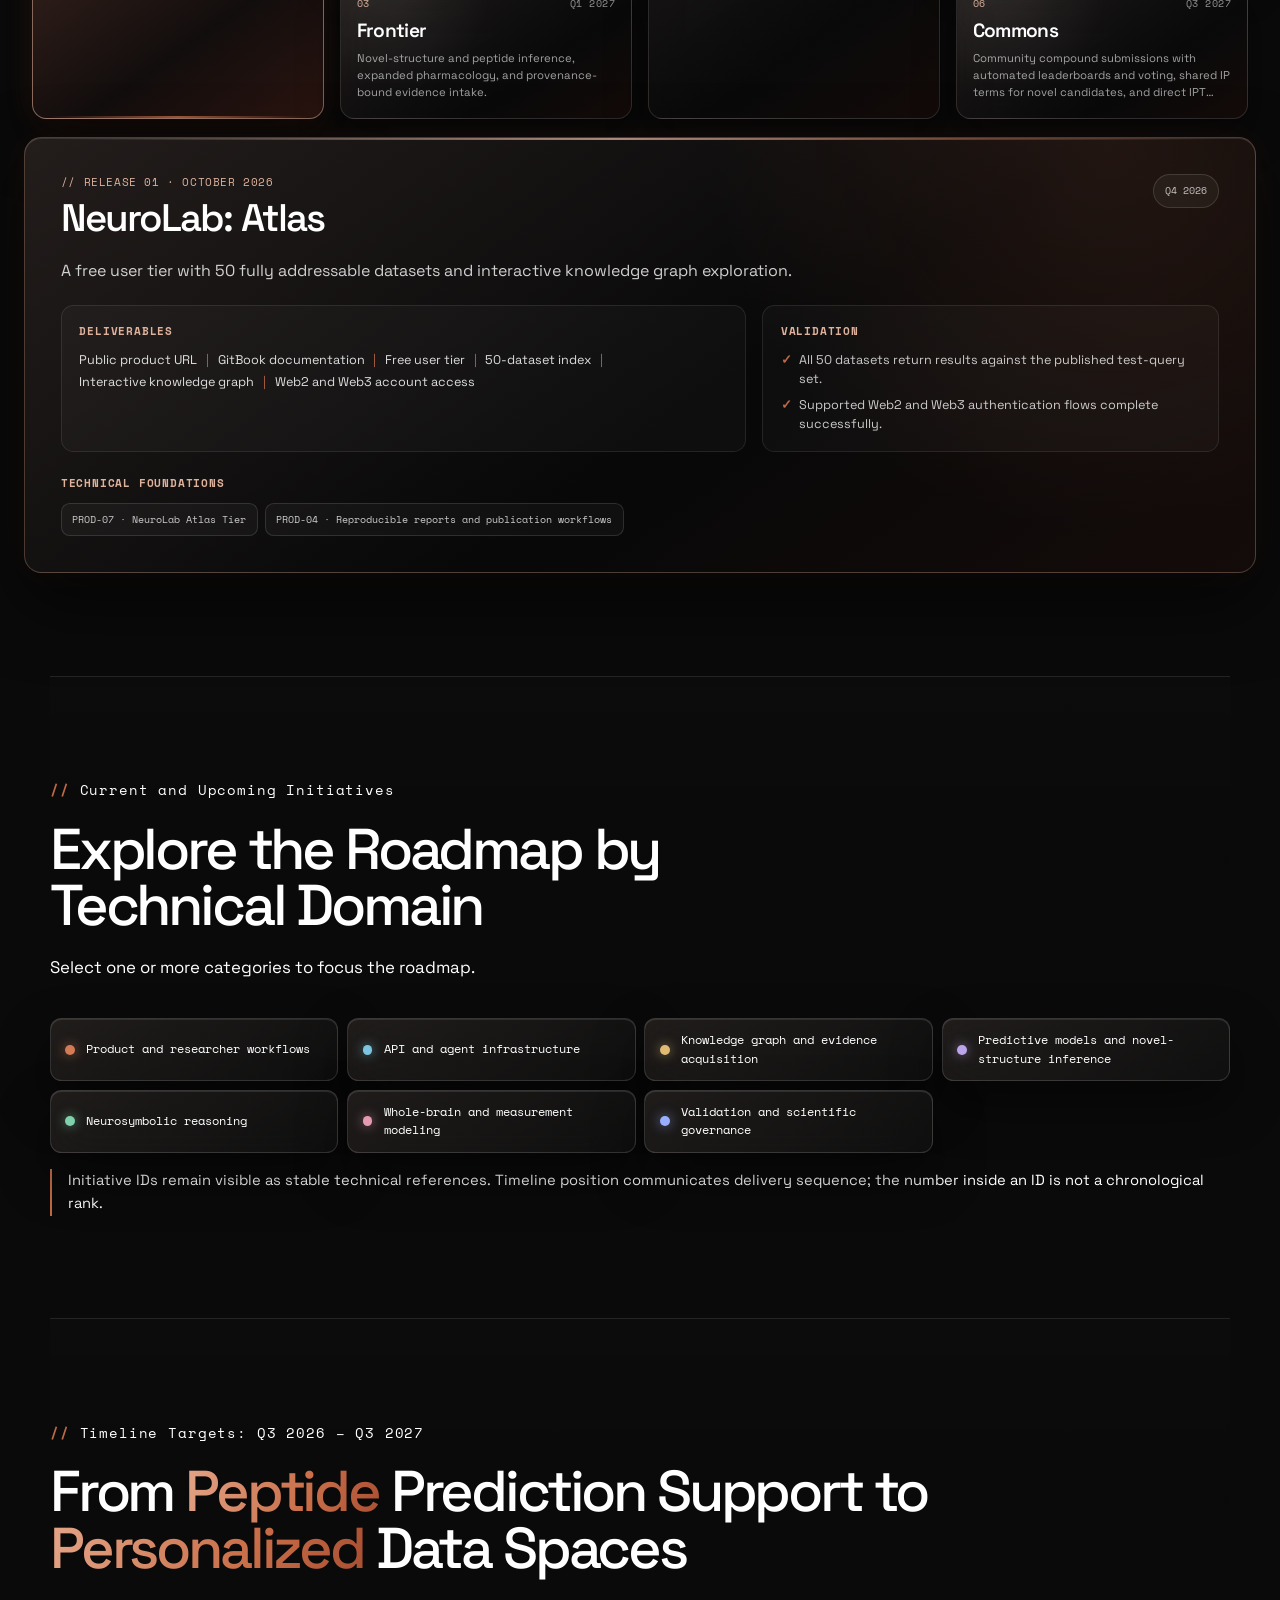
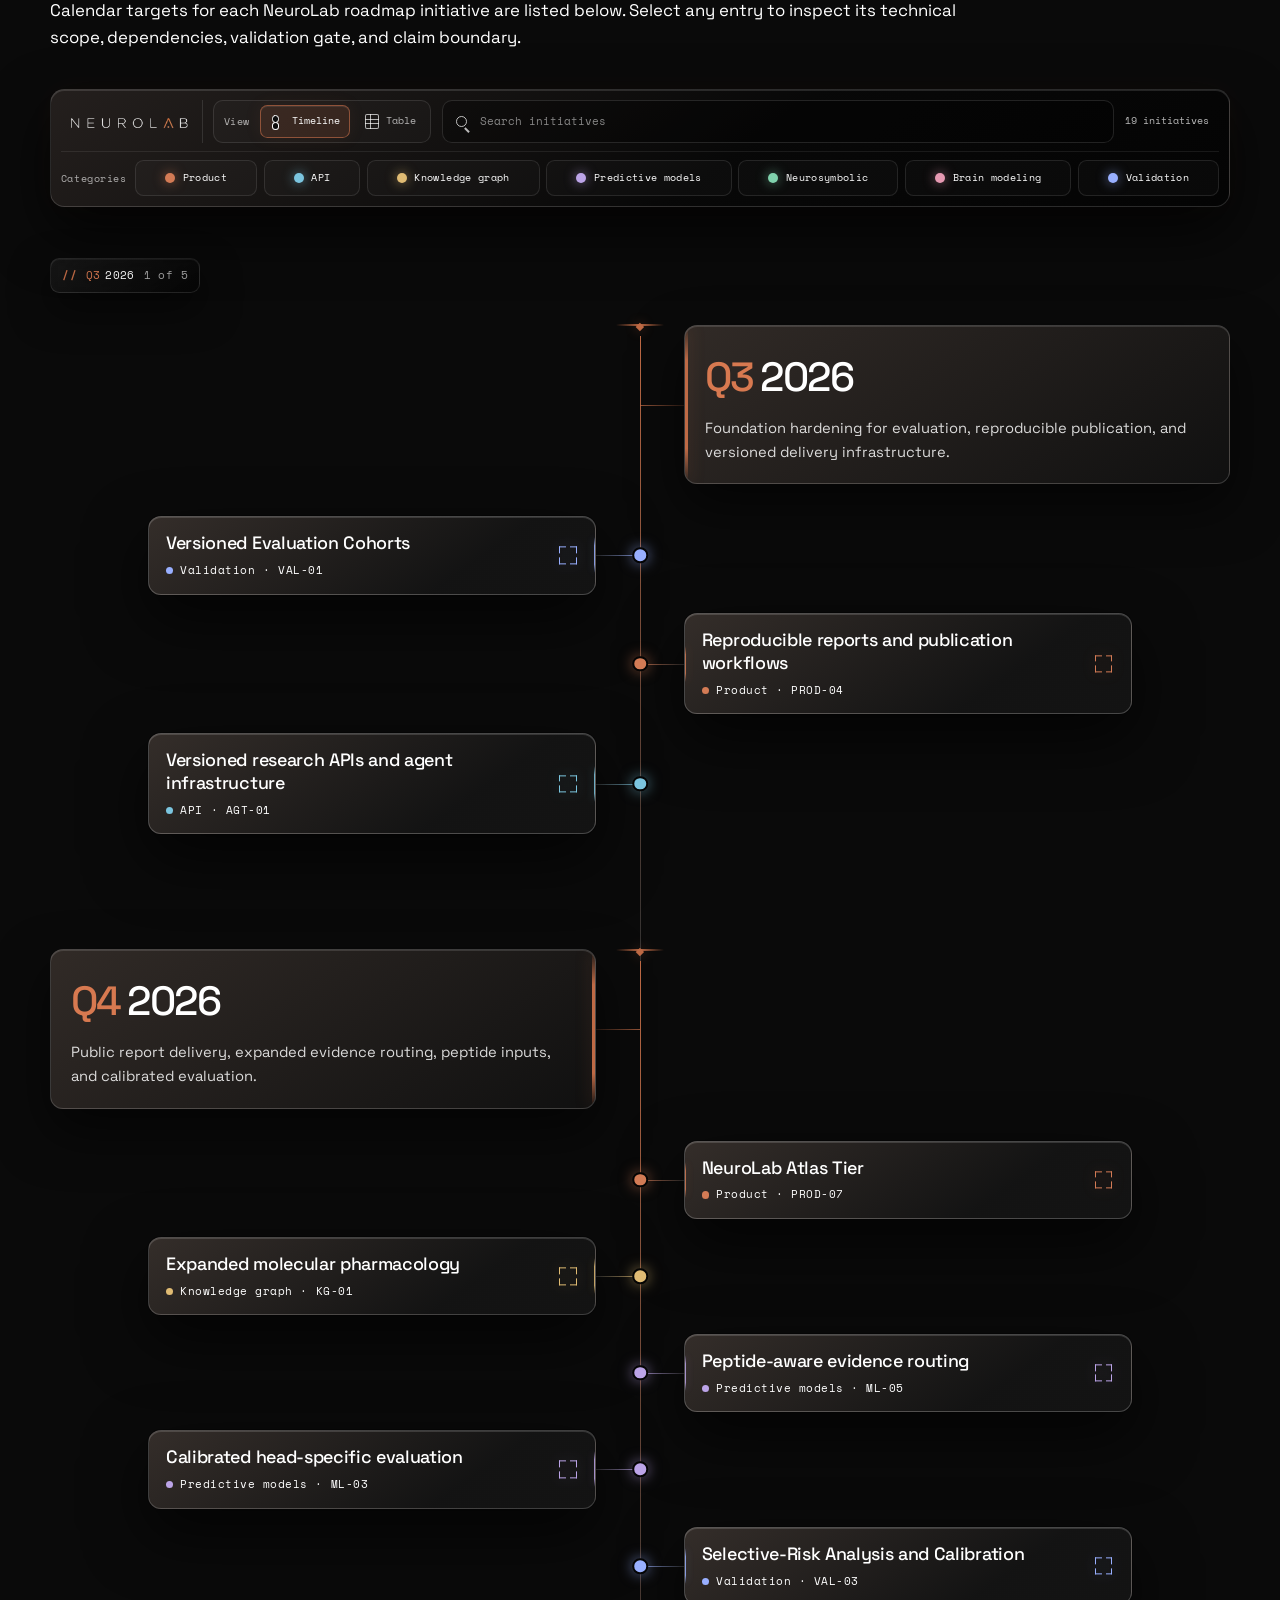
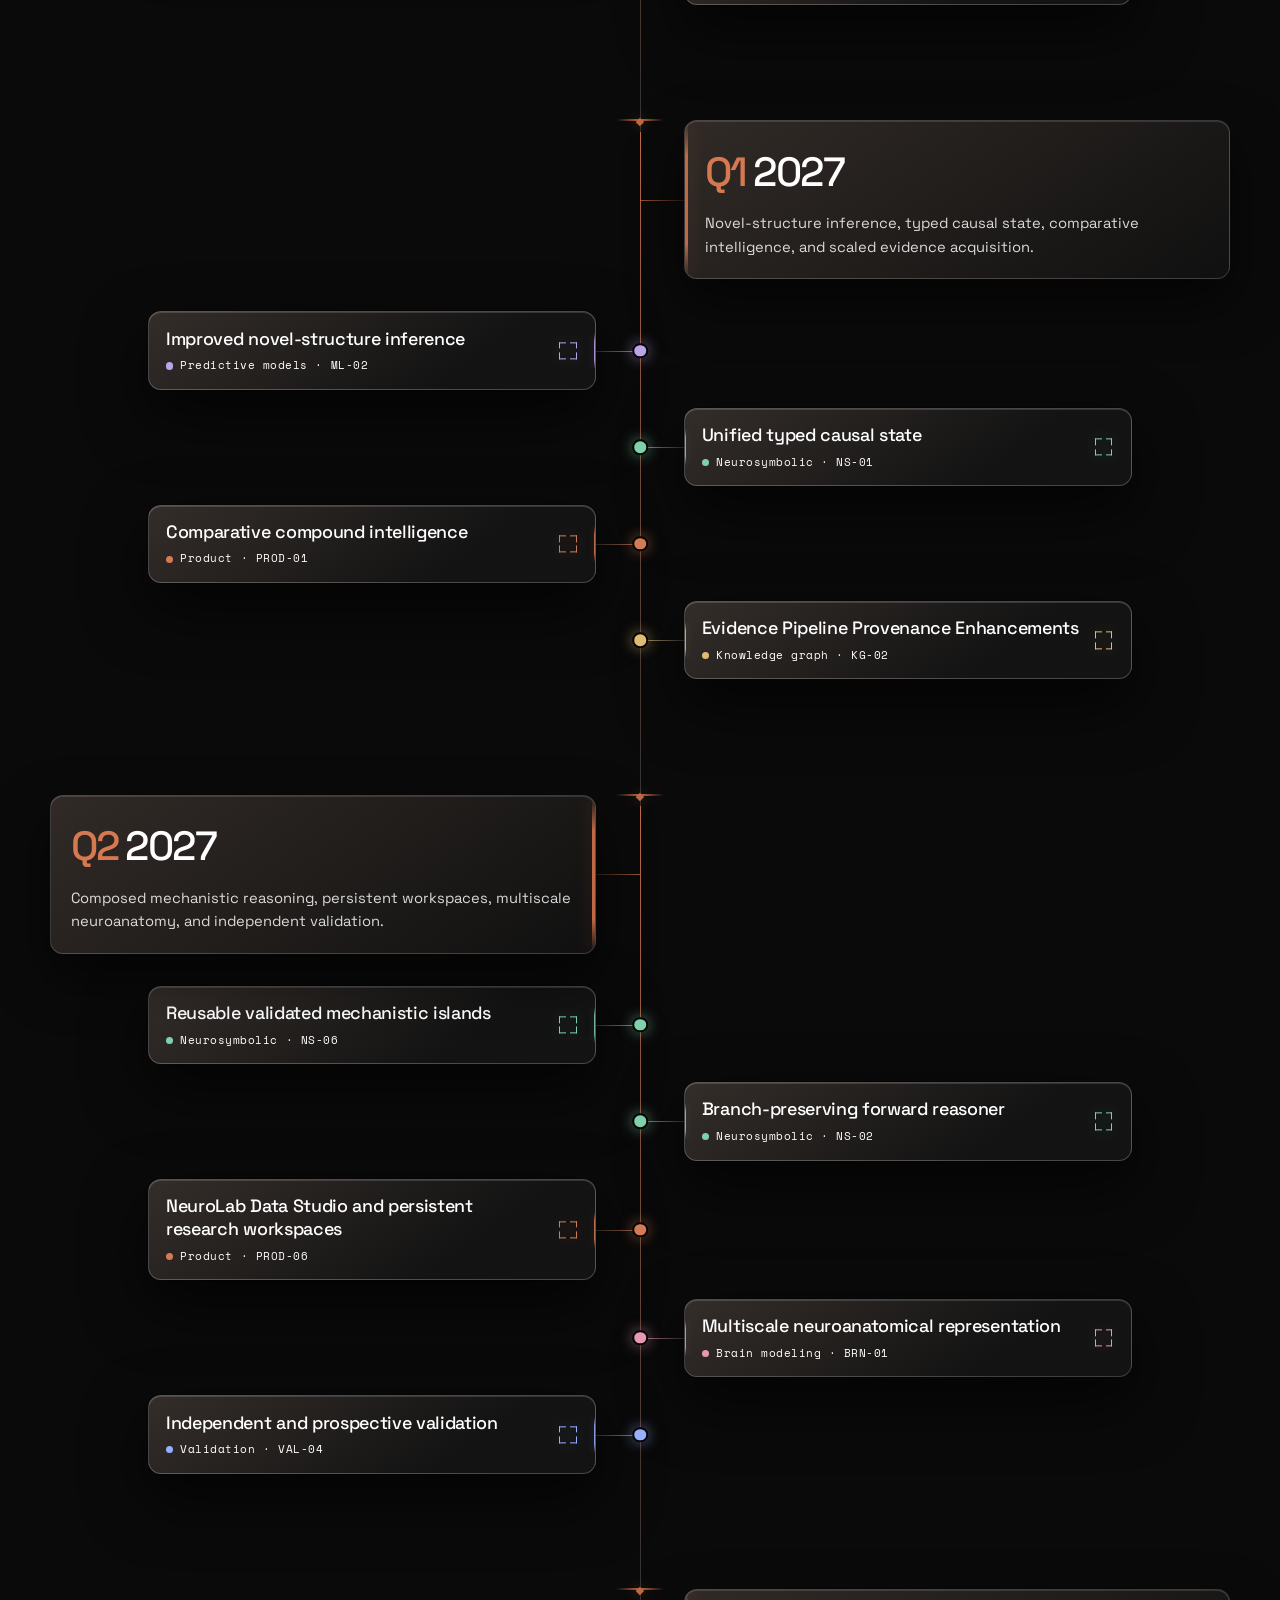
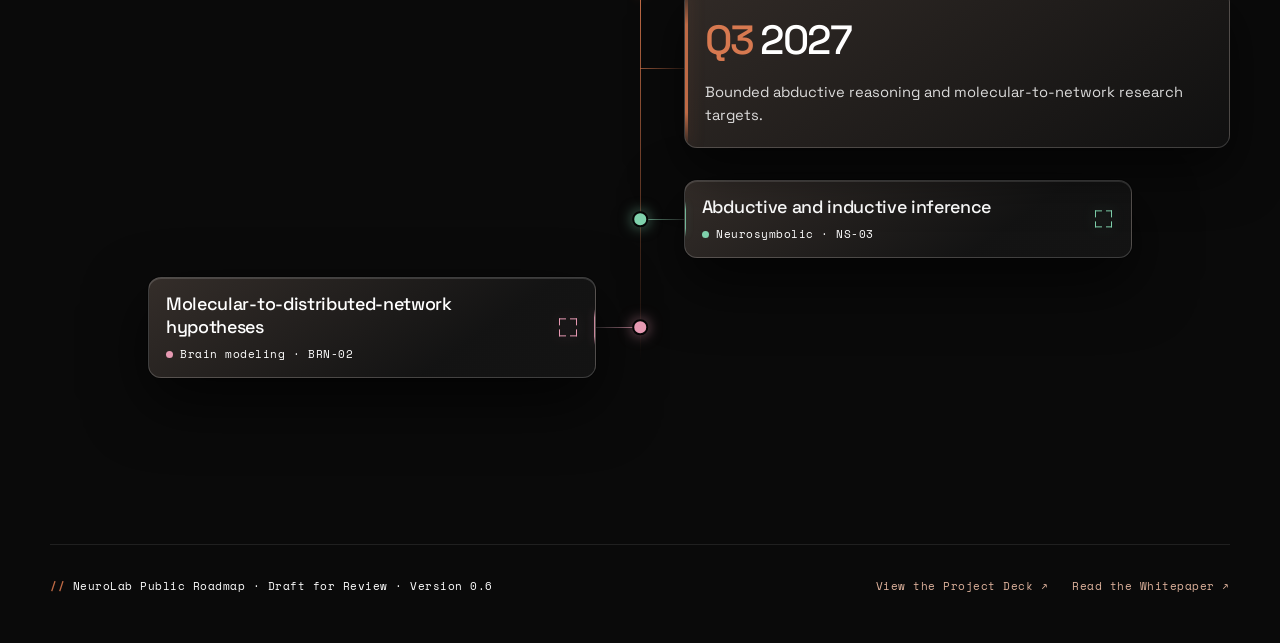
==== commit ba5c16f5: "Add major release runway" ====
--- a/site/index.html
+++ b/site/index.html
@@ -16,10 +16,11 @@
     <link href="https://fonts.googleapis.com/css2?family=Space+Grotesk:wght@300;400;500;600&amp;family=Space+Mono:wght@400;700&amp;display=swap" rel="stylesheet">
     <link rel="preload" as="image" href="./assets/neural-brain-hero.webp" type="image/webp">
     <link rel="stylesheet" href="./styles.css">
+    <script>if (new URLSearchParams(location.search).has("embed")) document.documentElement.classList.add("is-embedded");</script>
     <title>NeuroLab Public Roadmap</title>
   </head>
   <body>
-    <a class="skip-link" href="#roadmap">Skip to the roadmap</a>
+    <a class="skip-link" href="#releases">Skip to the roadmap</a>
     <div class="ambient ambient-one" aria-hidden="true"></div>
     <div class="ambient ambient-two" aria-hidden="true"></div>
 
@@ -37,22 +38,22 @@
           <div class="hero-copy">
             <h1 id="page-title"><span>NeuroLab:</span> <em>The Roadmap</em></h1>
             <p class="hero-lead">
-              Explore the working NeuroLab platform and the technical systems extending it. Select any
-              initiative to inspect its scope, dependencies, validation gate, and claim boundary.
+              Explore six major releases—from free public access to community discovery—then inspect the
+              technical initiatives, dependencies, validation gates, and claim boundaries behind them.
             </p>
             <div class="hero-stats" aria-label="Roadmap summary">
+              <div><span id="release-count">6</span><small>Major Releases</small></div>
               <div><span id="initiative-count">19</span><small>Initiatives</small></div>
-              <div><span id="category-count">7</span><small>Categories</small></div>
-              <div><span id="target-window-count">5</span><small>Calendar Targets</small></div>
+              <div><span id="category-count">7</span><small>Technical Domains</small></div>
             </div>
             <div class="hero-cta-zone">
-              <a class="primary-action" href="#roadmap">Explore the Roadmap <span aria-hidden="true">↓</span></a>
+              <a class="primary-action" href="#releases">Explore the Roadmap <span aria-hidden="true">↓</span></a>
             </div>
           </div>
 
           <section class="product-showcase" aria-labelledby="product-showcase-title">
-            <h2 class="showcase-section-title" id="product-showcase-title" aria-label="Beta Release: Q3 2026">
-              <span>Beta Release:</span> <span class="showcase-beta-quarter">Q3</span> <span>2026</span>
+            <h2 class="showcase-section-title" id="product-showcase-title" aria-label="Platform Beta: Q3 2026">
+              <span>Platform Beta:</span> <span class="showcase-beta-quarter">Q3</span> <span>2026</span>
             </h2>
             <div class="showcase-shell showcase-shell--naked">
               <div class="showcase-slide-header">
@@ -79,6 +80,23 @@
             </p>
             <p class="sr-only" id="showcase-status" aria-live="polite"></p>
           </section>
+        </div>
+      </section>
+
+      <section class="release-section page-shell" id="releases" aria-labelledby="release-title">
+        <div class="section-heading release-heading">
+          <p class="section-index"><span>//</span> Major Release Sequence · Q4 2026–Q3 2027</p>
+          <h2 id="release-title">From <span class="release-title-accent">Open Exploration</span> to <span class="release-title-accent">Community Discovery</span></h2>
+          <p>Across six releases—from Atlas to Commons—NeuroLab expands from a freely explorable data platform into an agent-accessible, collaborative research ecosystem. Each release defines what ships and how its completion will be validated.</p>
+        </div>
+
+        <p class="release-loading" id="release-loading">Loading the release sequence…</p>
+        <p class="release-error" id="release-error" role="alert" hidden>The release sequence is temporarily unavailable.</p>
+        <div class="release-runway-shell" id="release-runway-shell" hidden>
+          <div class="release-runway" id="release-runway" role="tablist" aria-label="Major release sequence"></div>
+          <div class="release-detail-home" id="release-detail-home">
+            <article class="release-detail" id="release-detail" role="tabpanel" tabindex="-1" aria-live="polite"></article>
+          </div>
         </div>
       </section>
 
--- a/site/styles.css
+++ b/site/styles.css
@@ -42,10 +42,7 @@
   margin: 0;
   overflow-x: hidden;
   color: var(--text);
-  background:
-    radial-gradient(circle at 16% 8%, rgba(91, 45, 31, 0.3), transparent 28rem),
-    radial-gradient(circle at 84% 38%, rgba(28, 48, 64, 0.12), transparent 34rem),
-    linear-gradient(180deg, #050404 0%, #060505 48%, #030303 100%);
+  background: #0a0a0a;
   font-family: "Space Grotesk", "Avenir Next", "Segoe UI", Arial, sans-serif;
   line-height: 1.6;
 }
@@ -58,25 +55,70 @@
   pointer-events: none;
 }
 
+/* Backdrop: the whitepaper page's treatment, verbatim — large brain
+   offset left under layered dark gradients, plus its noise/grid film. */
 body::before {
   z-index: -2;
-  opacity: 0.4;
-  background: url("./assets/neural-brain-hero.webp") 45% 7.2rem / min(86rem, 102vw) auto no-repeat;
-  filter: brightness(0.72) contrast(1.14) saturate(0.7);
-  mix-blend-mode: screen;
-  -webkit-mask-image: linear-gradient(180deg, transparent 0, #000 5rem, #000 72%, transparent 100%);
-  mask-image: linear-gradient(180deg, transparent 0, #000 5rem, #000 72%, transparent 100%);
+  background:
+    linear-gradient(
+      90deg,
+      rgba(10, 10, 10, 0.8) 0%,
+      rgba(10, 10, 10, 0.48) 34%,
+      rgba(10, 10, 10, 0.62) 54%,
+      rgba(10, 10, 10, 0.9) 68%,
+      rgba(10, 10, 10, 0.99) 100%
+    ),
+    linear-gradient(
+      180deg,
+      rgba(10, 10, 10, 0.7) 0%,
+      rgba(10, 10, 10, 0.08) 30%,
+      rgba(10, 10, 10, 0.24) 68%,
+      rgba(10, 10, 10, 0.94) 100%
+    ),
+    radial-gradient(
+      circle at 38% 44%,
+      rgba(191, 106, 69, 0.16) 0%,
+      rgba(105, 50, 34, 0.07) 28%,
+      transparent 55%
+    ),
+    url("./assets/neural-brain-hero.webp") 50% center / cover no-repeat;
 }
 
 body::after {
   z-index: -1;
-  opacity: 0.56;
+  opacity: 0.76;
   background:
-    radial-gradient(circle at 14% 7%, rgba(191, 106, 69, 0.22), transparent 27rem),
-    radial-gradient(circle at 76% 34%, rgba(116, 68, 49, 0.09), transparent 34rem),
-    linear-gradient(rgba(255, 255, 255, 0.014) 1px, transparent 1px),
-    linear-gradient(90deg, rgba(255, 255, 255, 0.014) 1px, transparent 1px);
-  background-size: auto, auto, 52px 52px, 52px 52px;
+    url("data:image/svg+xml,%3Csvg viewBox='0 0 400 400' xmlns='http://www.w3.org/2000/svg'%3E%3Cfilter id='noiseFilter'%3E%3CfeTurbulence type='fractalNoise' baseFrequency='0.9' numOctaves='3' stitchTiles='stitch'/%3E%3C/filter%3E%3Crect width='100%25' height='100%25' filter='url(%23noiseFilter)' opacity='0.04'/%3E%3C/svg%3E"),
+    linear-gradient(rgba(255, 255, 255, 0.018) 1px, transparent 1px),
+    linear-gradient(90deg, rgba(255, 255, 255, 0.018) 1px, transparent 1px);
+  background-size: auto, 52px 52px, 52px 52px;
+}
+
+@media (max-width: 900px) {
+  body::before {
+    background:
+      linear-gradient(
+        180deg,
+        rgba(10, 10, 10, 0.58) 0%,
+        rgba(10, 10, 10, 0.28) 24%,
+        rgba(10, 10, 10, 0.82) 62%,
+        rgba(10, 10, 10, 0.99) 100%
+      ),
+      linear-gradient(
+        90deg,
+        rgba(10, 10, 10, 0.82) 0%,
+        rgba(10, 10, 10, 0.38) 58%,
+        rgba(10, 10, 10, 0.64) 100%
+      ),
+      radial-gradient(
+        circle at 72% 20%,
+        rgba(191, 106, 69, 0.14) 0%,
+        transparent 48%
+      ),
+      url("./assets/neural-brain-hero.webp") 50% top / auto 68vh no-repeat;
+  }
+
+  body::after { opacity: 0.62; }
 }
 
 a { color: inherit; }
@@ -108,20 +150,21 @@
 
 .skip-link:focus { transform: translateY(0); }
 
+/* Ambient orbs: the whitepaper page's spec (kept below this page's
+   interactive layers). */
 .ambient {
   position: fixed;
-  z-index: -1;
-  width: 32rem;
-  height: 32rem;
+  z-index: 0;
+  width: 34rem;
+  height: 34rem;
   border-radius: 50%;
-  opacity: 0.18;
-  filter: blur(145px);
+  opacity: 0.22;
+  filter: blur(120px);
   pointer-events: none;
-  animation: ambient-drift 18s ease-in-out infinite alternate;
-}
-
-.ambient-one { top: -18rem; left: 8%; background: #6b3324; }
-.ambient-two { right: -22rem; bottom: -20rem; background: #503125; animation-delay: -9s; }
+}
+
+.ambient-one { top: -15rem; left: 18%; background: #6d3626; }
+.ambient-two { bottom: -19rem; left: -12rem; background: #592e22; }
 
 @keyframes ambient-drift {
   from { transform: translate3d(-1.5rem, -0.75rem, 0) scale(0.96); }
@@ -892,9 +935,11 @@
 .preview-dialog-arrow:focus-visible { border-color: rgba(222, 178, 156, 0.86); background: radial-gradient(circle at 34% 26%, rgba(255, 255, 255, 0.24), transparent 30%), linear-gradient(145deg, rgba(86, 51, 40, 0.98), rgba(19, 13, 13, 0.95) 64%, rgba(71, 32, 23, 0.94)); box-shadow: inset 0 1px rgba(255, 255, 255, 0.3), inset 0 -1px rgba(191, 106, 69, 0.28), 0 20px 44px rgba(0, 0, 0, 0.68), 0 0 30px rgba(191, 106, 69, 0.36); outline: none; transform: translateY(-50%) scale(1.05); }
 .preview-dialog-arrow:active { box-shadow: inset 0 3px 9px rgba(0, 0, 0, 0.4), 0 8px 18px rgba(0, 0, 0, 0.5), 0 0 18px rgba(191, 106, 69, 0.24); transform: translateY(calc(-50% + 1px)) scale(0.98); }
 
+.release-section,
 .legend-section,
 .roadmap-section { position: relative; padding: clamp(4.5rem, 8vw, 7rem) 0; border-top: 1px solid var(--border); }
 
+.release-section::before,
 .legend-section::before,
 .roadmap-section::before {
   position: absolute;
@@ -919,6 +964,254 @@
 }
 
 .section-heading > p:last-child { margin: 1.3rem 0 0; font-size: 1.05rem; }
+
+.release-section {
+  width: min(1380px, calc(100% - 3rem));
+  padding-top: clamp(5.5rem, 9vw, 8.5rem);
+  isolation: isolate;
+}
+
+.release-section::after {
+  position: absolute;
+  inset: 4rem 8% auto;
+  z-index: -1;
+  height: 31rem;
+  background: radial-gradient(circle at 50% 35%, rgba(191, 106, 69, 0.14), transparent 68%);
+  filter: blur(34px);
+  content: "";
+  pointer-events: none;
+}
+
+.release-heading {
+  max-width: 70rem;
+  margin-inline: auto;
+  text-align: center;
+}
+
+.release-heading .section-index {
+  color: var(--accent-light);
+  font-family: "Space Mono", "SFMono-Regular", Consolas, monospace;
+  font-size: clamp(0.72rem, 0.9vw, 0.86rem);
+  letter-spacing: 0.075em;
+  text-transform: uppercase;
+}
+
+.release-heading h2 {
+  font-size: clamp(2.7rem, 5.5vw, 5.45rem);
+  line-height: 0.94;
+}
+
+.release-title-accent {
+  color: var(--accent-light);
+  background: linear-gradient(108deg, #deb29c 0%, #c77752 46%, #9d4329 100%);
+  -webkit-background-clip: text;
+  background-clip: text;
+  -webkit-text-fill-color: transparent;
+}
+
+.release-heading > p:last-child {
+  max-width: 56rem;
+  margin-inline: auto;
+  color: rgba(255, 255, 255, 0.72);
+  line-height: 1.7;
+}
+
+.release-loading,
+.release-error {
+  margin: 3rem auto 0;
+  color: rgba(255, 255, 255, 0.68);
+  font-family: "Space Mono", "SFMono-Regular", Consolas, monospace;
+  font-size: 0.78rem;
+  text-align: center;
+}
+
+.release-runway-shell {
+  position: relative;
+  margin-top: clamp(2.8rem, 5vw, 4.5rem);
+}
+
+.release-runway {
+  position: relative;
+  display: grid;
+  grid-template-columns: repeat(4, minmax(0, 1fr));
+  align-items: start;
+  gap: 0;
+}
+
+.release-quarter {
+  position: relative;
+  min-width: 0;
+  padding-inline: 0.48rem;
+}
+
+.release-quarter::before {
+  position: absolute;
+  top: 3.82rem;
+  right: 0;
+  left: 0;
+  height: 1px;
+  background: linear-gradient(90deg, rgba(191, 106, 69, 0.2), rgba(222, 178, 156, 0.58) 50%, rgba(191, 106, 69, 0.2));
+  box-shadow: 0 0 16px rgba(191, 106, 69, 0.23);
+  content: "";
+}
+
+.release-quarter-label {
+  display: flex;
+  justify-content: center;
+  gap: 0.34rem;
+  min-height: 2.35rem;
+  color: rgba(255, 255, 255, 0.94);
+  font-family: "Space Mono", "SFMono-Regular", Consolas, monospace;
+  font-size: clamp(0.78rem, 0.95vw, 0.92rem);
+  font-weight: 600;
+  letter-spacing: 0.05em;
+}
+
+.release-quarter-label .calendar-quarter { color: var(--accent); }
+
+.release-quarter-marker {
+  position: relative;
+  z-index: 2;
+  display: block;
+  width: 0.86rem;
+  height: 0.86rem;
+  margin: 0.98rem auto 1.45rem;
+  border: 2px solid #efc1aa;
+  border-radius: 50%;
+  background: #160e0b;
+  box-shadow: 0 0 0 0.38rem rgba(191, 106, 69, 0.13), 0 0 22px rgba(191, 106, 69, 0.58);
+}
+
+.release-quarter-cards {
+  display: grid;
+  gap: 0.7rem;
+}
+
+.release-node {
+  position: relative;
+  display: flex;
+  flex-direction: column;
+  align-items: flex-start;
+  min-width: 0;
+  min-height: 8.8rem;
+  padding: 1rem 1rem 1.05rem;
+  overflow: hidden;
+  border: 1px solid rgba(255, 255, 255, 0.13);
+  border-radius: 0.9rem;
+  background:
+    radial-gradient(circle at 16% 0%, rgba(255, 255, 255, 0.075), transparent 38%),
+    linear-gradient(145deg, rgba(37, 32, 30, 0.86), rgba(10, 10, 11, 0.92) 66%, rgba(21, 12, 10, 0.94));
+  box-shadow: inset 0 1px rgba(255, 255, 255, 0.08), 0 18px 42px rgba(0, 0, 0, 0.42);
+  color: #fff;
+  text-align: left;
+  cursor: pointer;
+  backdrop-filter: blur(20px) saturate(112%);
+  transition: transform 220ms cubic-bezier(0.2, 0.8, 0.2, 1), border-color 180ms ease, box-shadow 220ms ease, background 220ms ease;
+}
+
+.release-quarter[data-release-count="1"] .release-node { min-height: 18.3rem; }
+
+.release-node::after {
+  position: absolute;
+  inset: auto 1rem 0;
+  height: 2px;
+  background: linear-gradient(90deg, transparent, rgba(191, 106, 69, 0.82), transparent);
+  opacity: 0;
+  content: "";
+  transition: opacity 180ms ease;
+}
+
+.release-node:hover,
+.release-node:focus-visible {
+  z-index: 2;
+  border-color: rgba(222, 178, 156, 0.44);
+  box-shadow: inset 0 1px rgba(255, 255, 255, 0.13), 0 22px 48px rgba(0, 0, 0, 0.56), 0 0 24px rgba(191, 106, 69, 0.14);
+  outline: none;
+  transform: translateY(-0.2rem);
+}
+
+.release-node:focus-visible { box-shadow: 0 0 0 2px var(--page), 0 0 0 4px var(--accent-light), 0 22px 48px rgba(0, 0, 0, 0.56); }
+
+.release-node.is-active {
+  border-color: rgba(222, 178, 156, 0.55);
+  background:
+    radial-gradient(circle at 16% 0%, rgba(255, 255, 255, 0.11), transparent 38%),
+    linear-gradient(145deg, rgba(76, 46, 37, 0.94), rgba(19, 14, 14, 0.96) 66%, rgba(44, 21, 16, 0.96));
+  box-shadow: inset 0 1px rgba(255, 255, 255, 0.13), 0 24px 54px rgba(0, 0, 0, 0.62), 0 0 30px rgba(191, 106, 69, 0.2);
+}
+
+.release-node.is-active::after { opacity: 1; }
+.release-node-meta { display: flex; align-items: center; justify-content: space-between; gap: 0.7rem; width: 100%; }
+.release-node-index,
+.release-node-target { font-family: "Space Mono", "SFMono-Regular", Consolas, monospace; font-size: 0.61rem; letter-spacing: 0.055em; }
+.release-node-index { color: var(--accent-light); }
+.release-node-target { color: rgba(255, 255, 255, 0.56); text-align: right; }
+.release-node-name { margin-top: 0.62rem; font-size: clamp(1.12rem, 1.5vw, 1.42rem); font-weight: 620; letter-spacing: -0.035em; line-height: 1.05; }
+.release-node-summary {
+  display: -webkit-box;
+  margin-top: 0.55rem;
+  overflow: hidden;
+  color: rgba(255, 255, 255, 0.62);
+  font-size: 0.71rem;
+  line-height: 1.5;
+  -webkit-box-orient: vertical;
+  -webkit-line-clamp: 3;
+}
+
+.release-detail-home { display: contents; }
+
+.release-detail {
+  position: relative;
+  display: grid;
+  gap: 1.3rem;
+  margin-top: 1.1rem;
+  padding: clamp(1.35rem, 2.8vw, 2.25rem);
+  overflow: hidden;
+  border: 1px solid rgba(222, 178, 156, 0.28);
+  border-radius: 1.1rem;
+  background:
+    radial-gradient(circle at 88% 0%, rgba(191, 106, 69, 0.14), transparent 34%),
+    linear-gradient(145deg, rgba(38, 32, 30, 0.92), rgba(8, 8, 9, 0.96) 58%, rgba(21, 12, 10, 0.96));
+  box-shadow: inset 0 1px rgba(255, 255, 255, 0.1), 0 30px 70px rgba(0, 0, 0, 0.58), 0 0 40px rgba(191, 106, 69, 0.08);
+  backdrop-filter: blur(26px) saturate(112%);
+}
+
+.release-detail::before {
+  position: absolute;
+  inset: 0 0 auto;
+  height: 2px;
+  background: linear-gradient(90deg, transparent 3%, rgba(222, 178, 156, 0.72) 48%, rgba(191, 106, 69, 0.48) 76%, transparent 97%);
+  content: "";
+}
+
+.release-detail.is-entering { animation: release-detail-in 360ms cubic-bezier(0.2, 0.8, 0.2, 1); }
+
+@keyframes release-detail-in {
+  from { opacity: 0.45; transform: translateY(0.45rem); }
+  to { opacity: 1; transform: translateY(0); }
+}
+
+.release-detail-header { display: flex; align-items: flex-start; justify-content: space-between; gap: 1rem; }
+.release-detail-kicker { margin: 0 0 0.48rem; color: var(--accent-light); font-family: "Space Mono", "SFMono-Regular", Consolas, monospace; font-size: 0.68rem; letter-spacing: 0.055em; text-transform: uppercase; }
+.release-detail h3 { margin: 0; font-size: clamp(1.75rem, 3vw, 2.75rem); font-weight: 560; letter-spacing: -0.05em; line-height: 1; }
+.release-detail-quarter { flex: 0 0 auto; padding: 0.48rem 0.68rem; border: 1px solid rgba(255, 255, 255, 0.13); border-radius: 999px; background: rgba(255, 255, 255, 0.045); color: rgba(255, 255, 255, 0.72); font-family: "Space Mono", "SFMono-Regular", Consolas, monospace; font-size: 0.65rem; }
+.release-detail-summary { max-width: 66rem; margin: 0; color: rgba(255, 255, 255, 0.8); font-size: clamp(0.98rem, 1.25vw, 1.12rem); line-height: 1.65; }
+.release-detail-grid { display: grid; grid-template-columns: minmax(0, 1.2fr) minmax(18rem, 0.8fr); gap: 1rem; }
+.release-detail-group { padding: 1.05rem 1.1rem; border: 1px solid rgba(255, 255, 255, 0.09); border-radius: 0.78rem; background: rgba(255, 255, 255, 0.027); }
+.release-detail h4 { margin: 0 0 0.68rem; color: var(--accent-light); font-family: "Space Mono", "SFMono-Regular", Consolas, monospace; font-size: 0.66rem; font-weight: 600; letter-spacing: 0.075em; text-transform: uppercase; }
+.release-deliverable-list,
+.release-validation-list { margin: 0; padding: 0; list-style: none; }
+.release-deliverable-list { display: flex; flex-wrap: wrap; gap: 0.24rem 0.54rem; }
+.release-deliverable-list li { display: flex; align-items: center; gap: 0.54rem; color: rgba(255, 255, 255, 0.86); font-size: 0.79rem; line-height: 1.45; }
+.release-deliverable-list li:not(:last-child)::after { color: rgba(191, 106, 69, 0.82); content: "|"; }
+.release-validation-list { display: grid; gap: 0.48rem; }
+.release-validation-list li { position: relative; padding-left: 1.15rem; color: rgba(255, 255, 255, 0.78); font-size: 0.79rem; line-height: 1.5; }
+.release-validation-list li::before { position: absolute; top: 0; left: 0; color: var(--accent); font-weight: 700; content: "✓"; }
+.release-foundations { padding-top: 0.15rem; }
+.release-foundation-list { display: flex; flex-wrap: wrap; gap: 0.46rem; }
+.release-foundation { padding: 0.48rem 0.65rem; border: 1px solid rgba(255, 255, 255, 0.12); border-radius: 0.55rem; background: rgba(255, 255, 255, 0.035); color: rgba(255, 255, 255, 0.78); font-family: "Space Mono", "SFMono-Regular", Consolas, monospace; font-size: 0.63rem; text-align: left; cursor: pointer; transition: border-color 160ms ease, background 160ms ease, color 160ms ease, transform 160ms ease; }
+.release-foundation:hover,
+.release-foundation:focus-visible { border-color: rgba(222, 178, 156, 0.5); background: rgba(191, 106, 69, 0.12); color: #fff; outline: none; transform: translateY(-1px); }
 
 .legend {
   display: grid;
@@ -1615,6 +1908,13 @@
 [data-token="reasoning"] { --category: var(--reasoning); }
 [data-token="brain"] { --category: var(--brain); }
 [data-token="validation"] { --category: var(--validation); }
+
+@media (max-width: 1040px) {
+  .release-section { width: min(100% - 2rem, 1180px); }
+  .release-runway { grid-template-columns: repeat(2, minmax(0, 1fr)); gap: 1.5rem 0; }
+  .release-quarter[data-release-count="1"] .release-node { min-height: 18.3rem; }
+  .release-detail-grid { grid-template-columns: minmax(0, 1fr); }
+}
 
 @media (max-width: 1040px) {
   :root { --sticky-dock-clearance: 11.9rem; }
@@ -1758,6 +2058,12 @@
 }
 
 @media (max-width: 860px) {
+  .release-heading { max-width: 46rem; }
+  .release-heading h2 { font-size: clamp(2.65rem, 8.7vw, 4.75rem); }
+  .release-heading > p:last-child { font-size: 0.98rem; }
+  .release-runway-shell { margin-top: 2.8rem; }
+  .release-node-name { font-size: 1.3rem; }
+  .release-detail { padding: 1.3rem; }
   .page-shell { width: min(100% - 2rem, 1180px); }
   .site-header { width: min(100% - 2rem, 46rem); margin-top: 0.75rem; padding-inline: 1.4rem; }
   .hero { min-height: auto; padding: 2rem 0 3.5rem; }
@@ -1801,6 +2107,52 @@
 
 @media (max-width: 620px) {
   :root { --sticky-dock-clearance: 11.5rem; }
+  .release-section { width: min(100% - 2rem, 1180px); padding-block: 4.25rem; }
+  .release-heading { text-align: left; }
+  .release-heading .section-index { line-height: 1.55; }
+  .release-heading h2 { font-size: clamp(2.45rem, 13.5vw, 3.7rem); line-height: 0.98; }
+  .release-heading > p:last-child { margin-top: 1rem; font-size: 0.91rem; line-height: 1.62; }
+  .release-runway-shell { margin-top: 2.25rem; }
+  .release-runway { grid-template-columns: minmax(0, 1fr); gap: 1.1rem; }
+  .release-runway::before {
+    position: absolute;
+    top: 0.8rem;
+    bottom: 0.8rem;
+    left: 0.7rem;
+    width: 1px;
+    background: linear-gradient(180deg, rgba(222, 178, 156, 0.65), rgba(191, 106, 69, 0.18));
+    box-shadow: 0 0 15px rgba(191, 106, 69, 0.26);
+    content: "";
+  }
+  .release-quarter { padding: 0 0 0 2.25rem; }
+  .release-quarter::before { display: none; }
+  .release-quarter-label { justify-content: flex-start; min-height: 0; margin-bottom: 0.72rem; }
+  .release-quarter-marker { position: absolute; top: 0.18rem; left: 0.3rem; width: 0.82rem; height: 0.82rem; margin: 0; }
+  .release-quarter-cards { gap: 0.62rem; }
+  .release-quarter[data-release-count="1"] .release-node,
+  .release-node { min-height: 0; padding: 0.9rem; }
+  .release-node-summary { -webkit-line-clamp: 4; }
+  .release-detail {
+    gap: 1rem;
+    width: 100%;
+    margin: 0.1rem 0 0.8rem;
+    padding: 1rem;
+    border-radius: 0.85rem;
+  }
+  .release-detail-header { align-items: flex-start; }
+  .release-detail-kicker { font-size: 0.59rem; }
+  .release-detail h3 { font-size: 1.75rem; }
+  .release-detail-quarter { padding: 0.35rem 0.5rem; font-size: 0.56rem; }
+  .release-detail-summary { font-size: 0.9rem; line-height: 1.55; }
+  .release-detail-grid { gap: 0.7rem; }
+  .release-detail-group { padding: 0.85rem; }
+  .release-deliverable-list { display: grid; gap: 0.38rem; }
+  .release-deliverable-list li { position: relative; padding-left: 0.9rem; font-size: 0.73rem; }
+  .release-deliverable-list li::before { position: absolute; top: 0; left: 0; color: var(--accent); content: "·"; }
+  .release-deliverable-list li:not(:last-child)::after { display: none; }
+  .release-validation-list li { font-size: 0.73rem; }
+  .release-foundation-list { display: grid; }
+  .release-foundation { width: 100%; }
   body::before { opacity: 0.3; background-position: 50% 5rem; background-size: auto 54rem; }
   .site-header { gap: 0.35rem; padding: 0.72rem 1rem 0.68rem; border-radius: 1.45rem; }
   .wordmark img { width: 9.5rem; }
@@ -2258,3 +2610,16 @@
   html { scroll-behavior: auto; }
   *, *::before, *::after { scroll-behavior: auto !important; transition-duration: 0.01ms !important; animation-duration: 0.01ms !important; }
 }
+
+/* Embedded display mode: the command center shell at neurolab-ai.github.io
+   provides the masthead, so suppress this page's own header and footer. */
+.is-embedded .site-header,
+.is-embedded .site-footer { display: none; }
+
+/* Embedded display mode: the shell paints the one shared backdrop, so
+   this page's own backdrop goes fully transparent inside the frame. */
+.is-embedded,
+.is-embedded body { background: transparent; }
+.is-embedded body::before,
+.is-embedded body::after,
+.is-embedded .ambient { display: none; }
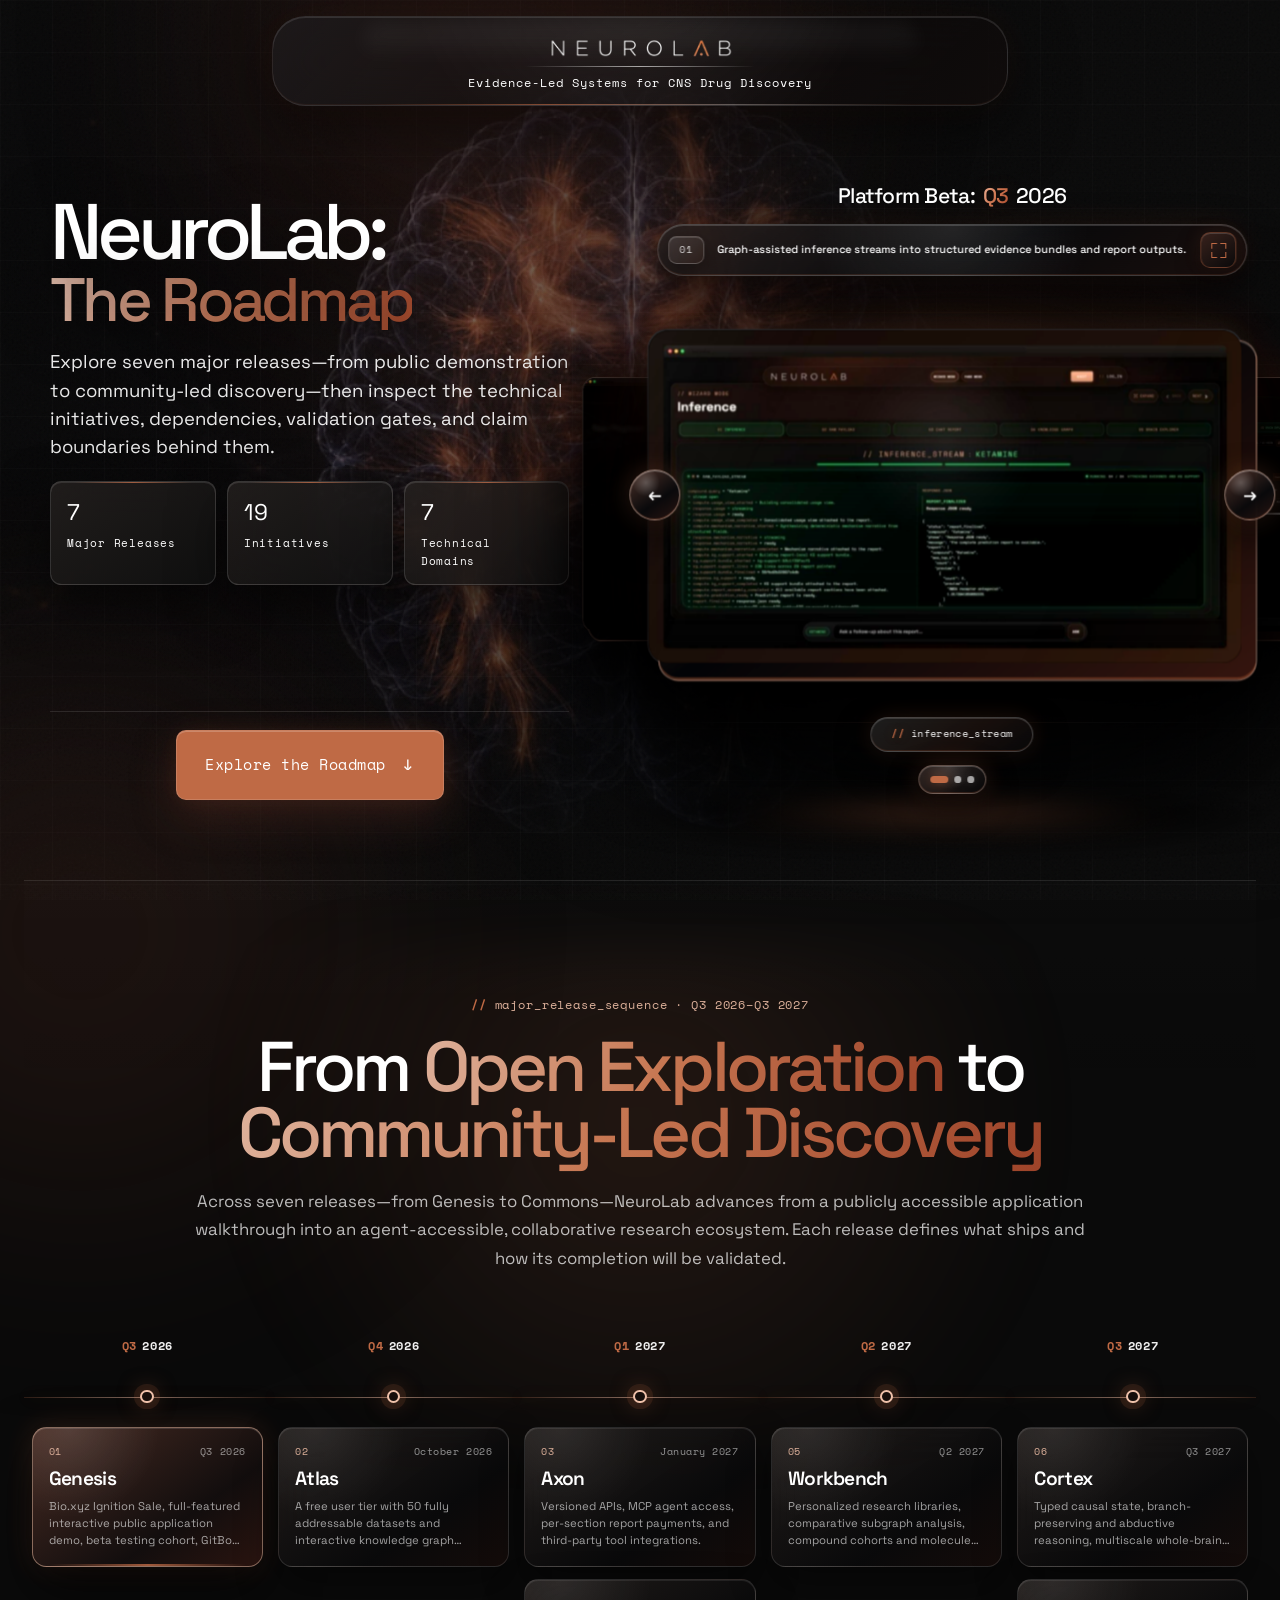
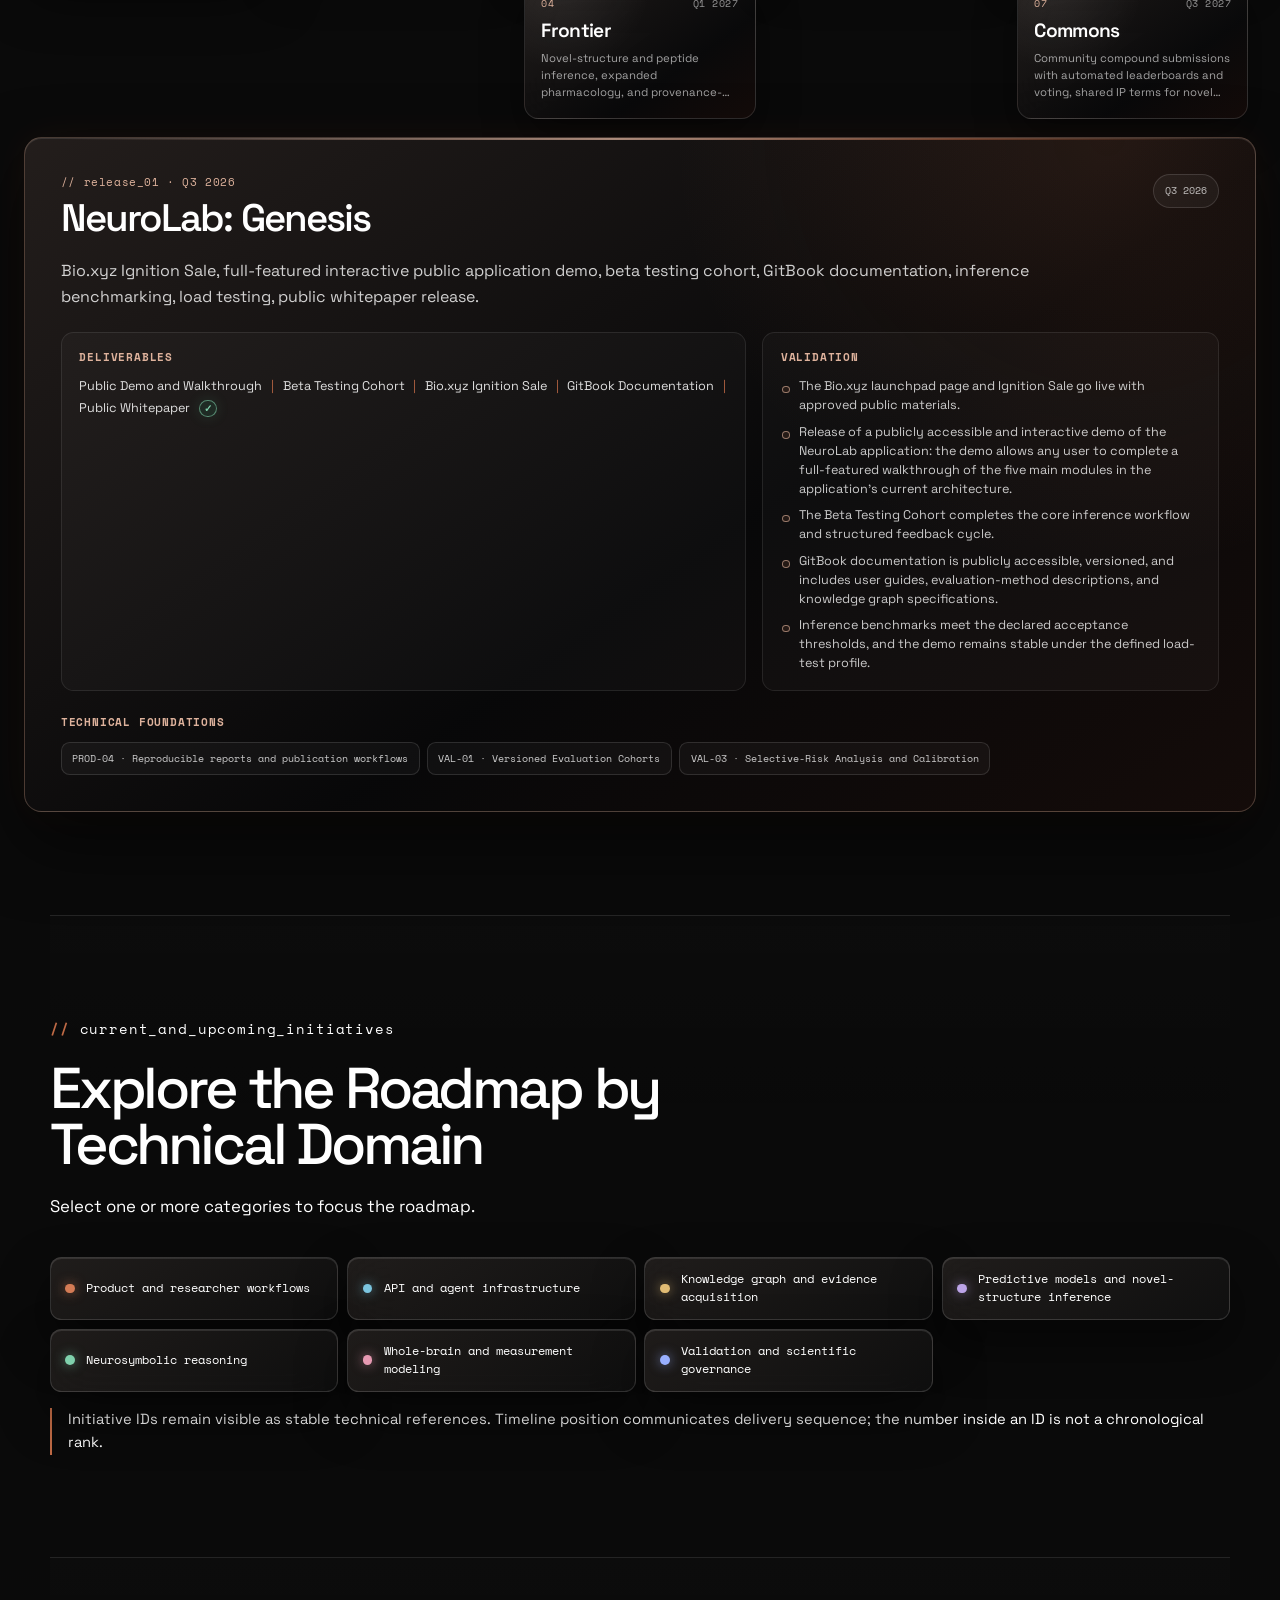
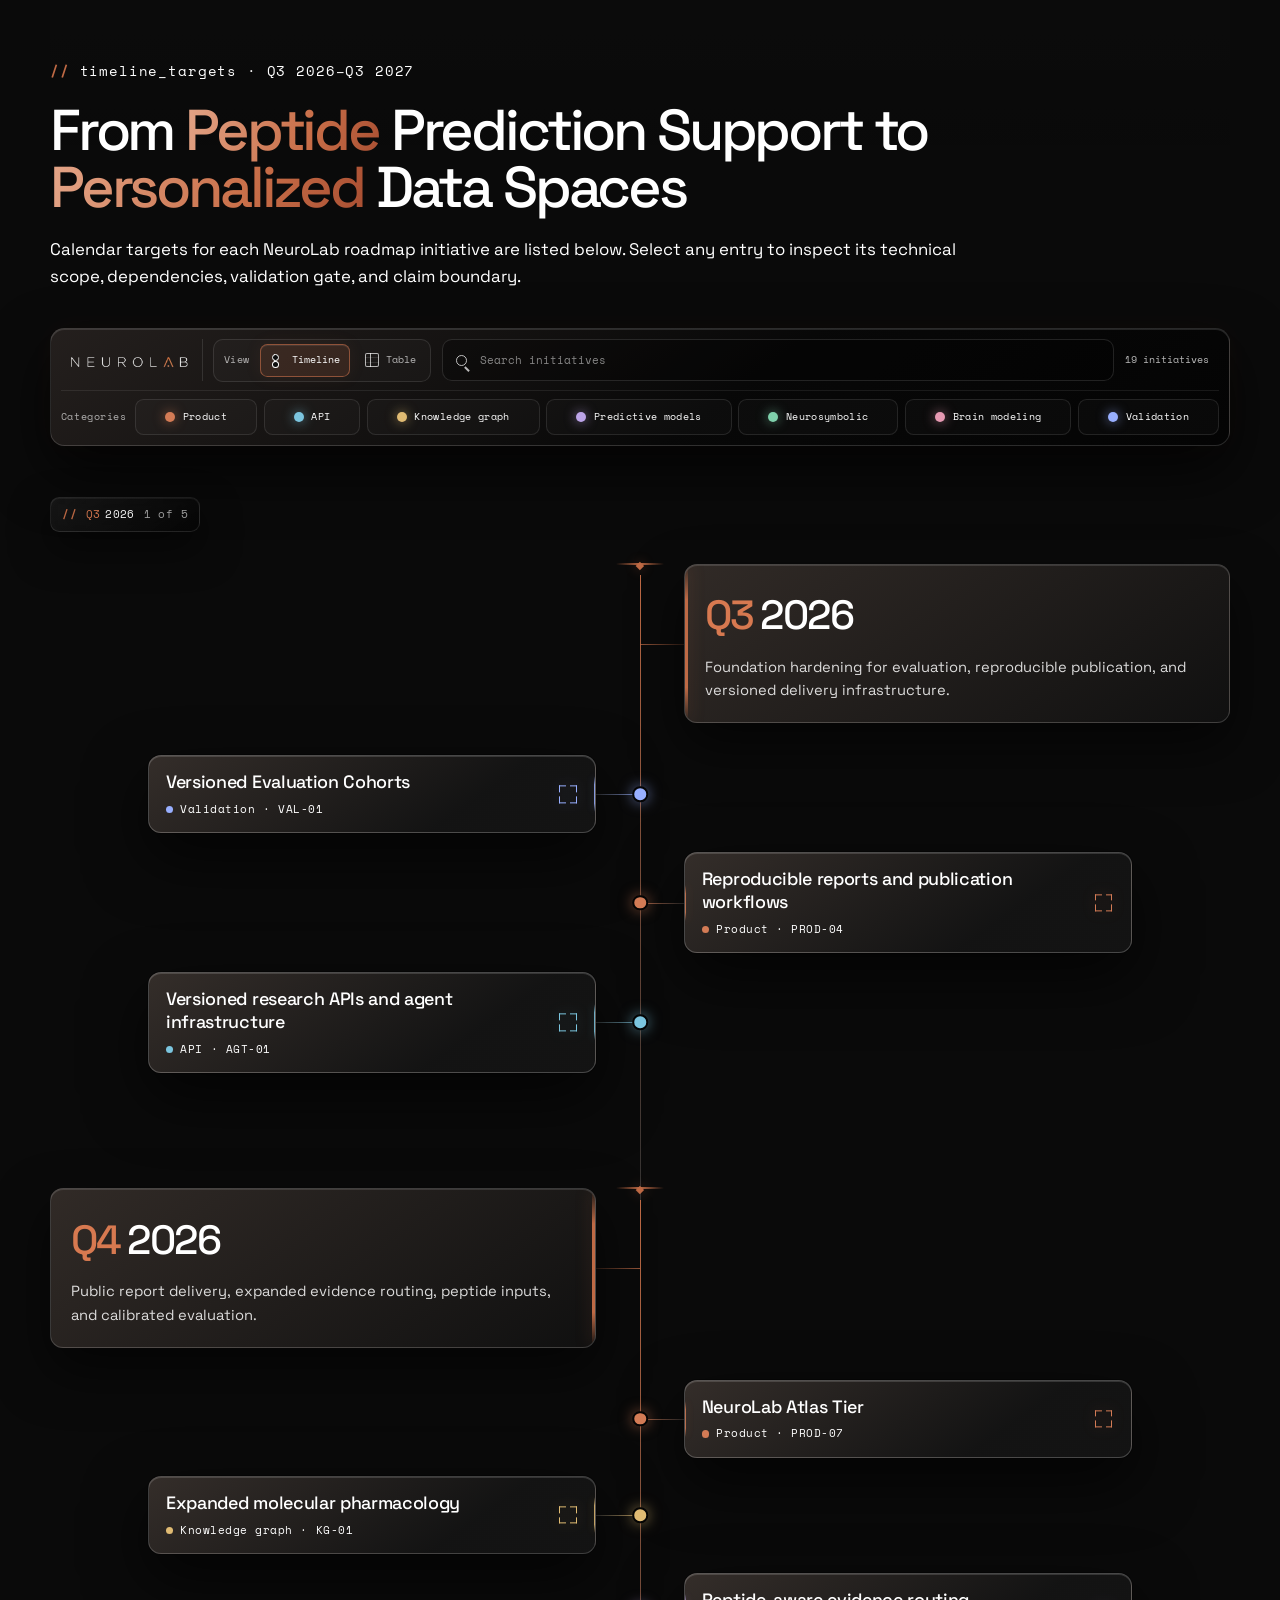
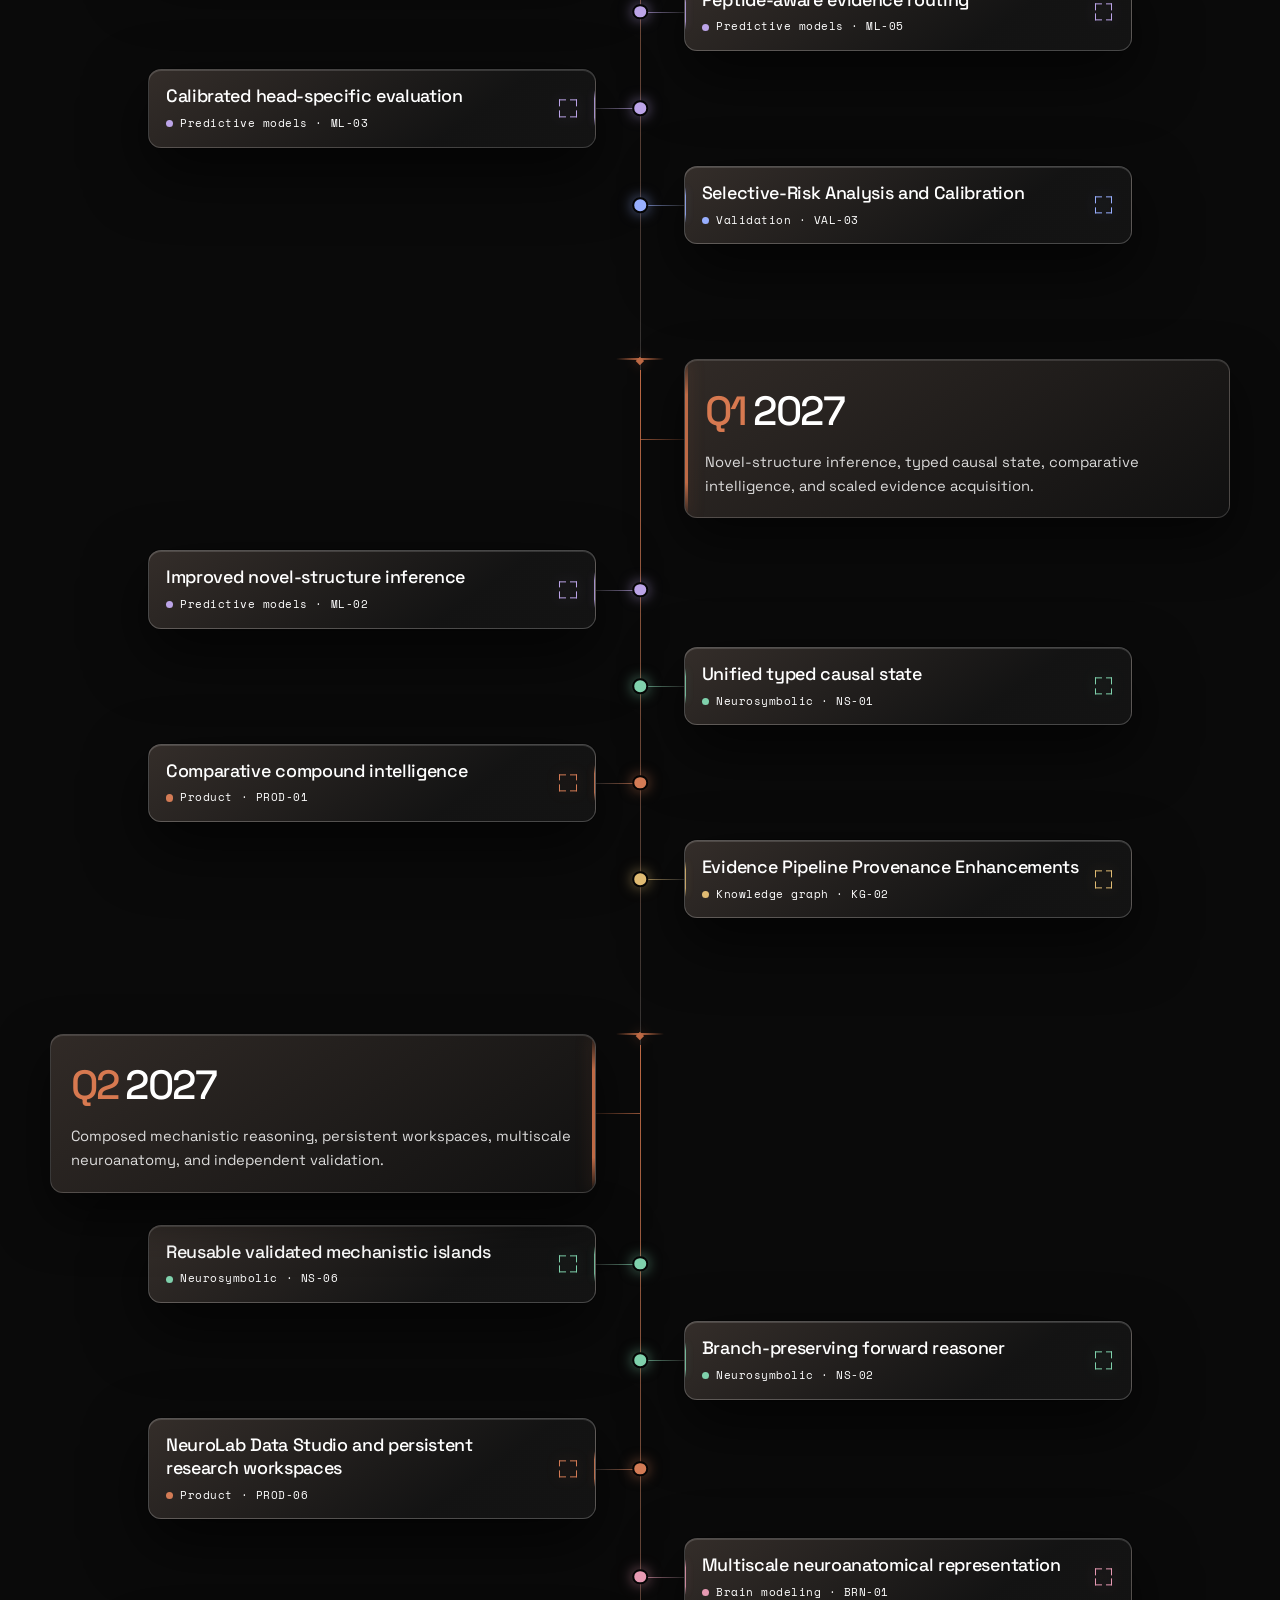
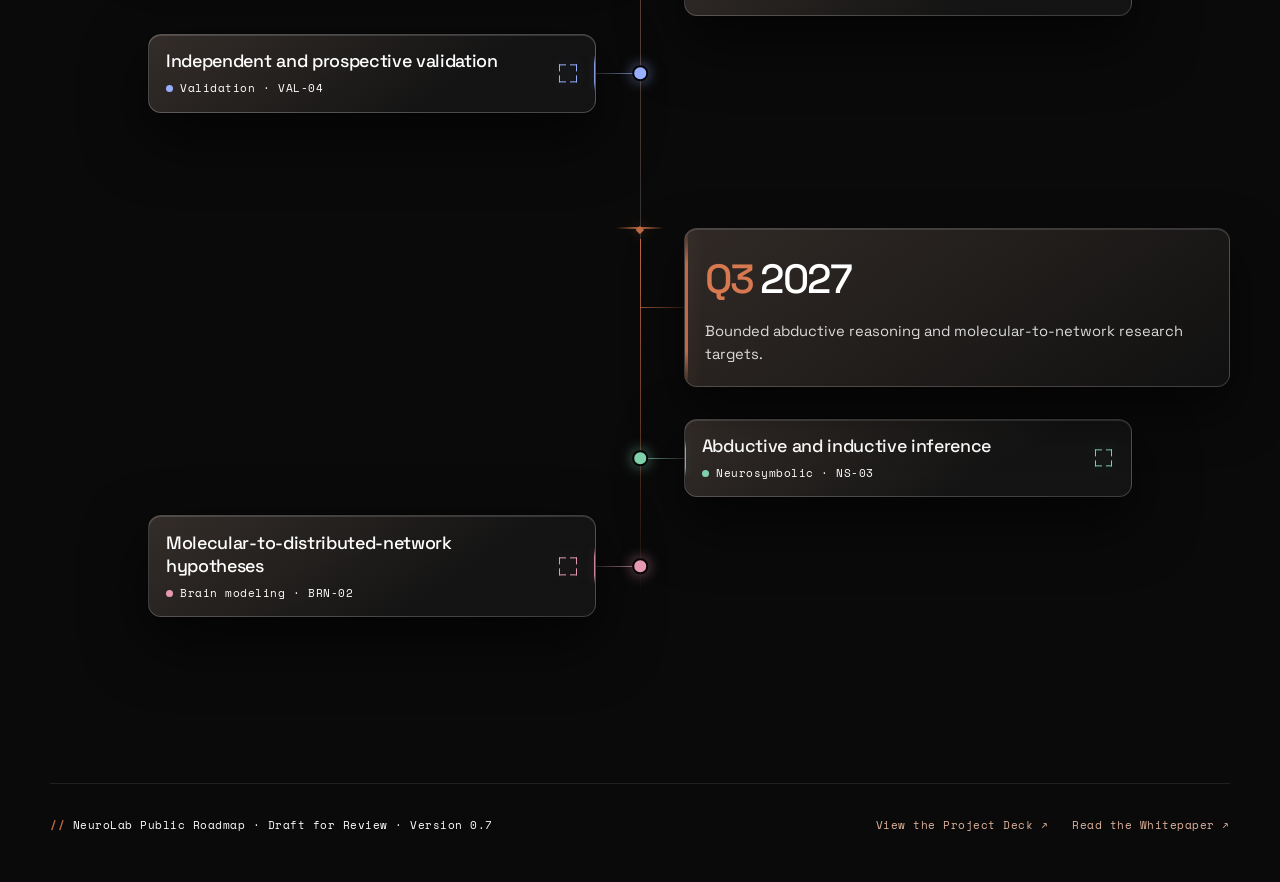
==== commit f49294d0: "Add Genesis release to roadmap runway" ====
--- a/site/index.html
+++ b/site/index.html
@@ -38,11 +38,11 @@
           <div class="hero-copy">
             <h1 id="page-title"><span>NeuroLab:</span> <em>The Roadmap</em></h1>
             <p class="hero-lead">
-              Explore six major releases—from free public access to community discovery—then inspect the
+              Explore seven major releases—from public demonstration to community-led discovery—then inspect the
               technical initiatives, dependencies, validation gates, and claim boundaries behind them.
             </p>
             <div class="hero-stats" aria-label="Roadmap summary">
-              <div><span id="release-count">6</span><small>Major Releases</small></div>
+              <div><span id="release-count">7</span><small>Major Releases</small></div>
               <div><span id="initiative-count">19</span><small>Initiatives</small></div>
               <div><span id="category-count">7</span><small>Technical Domains</small></div>
             </div>
@@ -85,9 +85,9 @@
 
       <section class="release-section page-shell" id="releases" aria-labelledby="release-title">
         <div class="section-heading release-heading">
-          <p class="section-index"><span>//</span> Major Release Sequence · Q4 2026–Q3 2027</p>
-          <h2 id="release-title">From <span class="release-title-accent">Open Exploration</span> to <span class="release-title-accent">Community Discovery</span></h2>
-          <p>Across six releases—from Atlas to Commons—NeuroLab expands from a freely explorable data platform into an agent-accessible, collaborative research ecosystem. Each release defines what ships and how its completion will be validated.</p>
+          <p class="section-index"><span>//</span> major_release_sequence · Q3 2026–Q3 2027</p>
+          <h2 id="release-title">From <span class="release-title-accent">Open Exploration</span> to <span class="release-title-accent">Community-Led Discovery</span></h2>
+          <p>Across seven releases—from Genesis to Commons—NeuroLab advances from a publicly accessible application walkthrough into an agent-accessible, collaborative research ecosystem. Each release defines what ships and how its completion will be validated.</p>
         </div>
 
         <p class="release-loading" id="release-loading">Loading the release sequence…</p>
@@ -102,7 +102,7 @@
 
       <section class="legend-section page-shell" aria-labelledby="legend-title">
         <div class="section-heading">
-          <p class="section-index"><span>//</span> Current and Upcoming Initiatives</p>
+          <p class="section-index"><span>//</span> current_and_upcoming_initiatives</p>
           <h2 id="legend-title">Explore the Roadmap by Technical Domain</h2>
           <p>Select one or more categories to focus the roadmap.</p>
         </div>
@@ -121,7 +121,7 @@
 
           <div class="roadmap-content">
             <div class="section-heading roadmap-heading">
-              <p class="section-index"><span>//</span> <span class="section-index-label" id="roadmap-view-label">Timeline Targets: Q3 2026 – Q3 2027</span></p>
+              <p class="section-index"><span>//</span> <span class="section-index-label" id="roadmap-view-label">timeline_targets · Q3 2026–Q3 2027</span></p>
               <h2 id="roadmap-title">From <span class="roadmap-title-accent">Peptide</span> Prediction Support to <span class="roadmap-title-accent">Personalized</span> Data Spaces</h2>
               <p>Calendar targets for each NeuroLab roadmap initiative are listed below. Select any entry to inspect its technical scope, dependencies, validation gate, and claim boundary.</p>
             </div>
--- a/site/styles.css
+++ b/site/styles.css
@@ -993,7 +993,6 @@
   font-family: "Space Mono", "SFMono-Regular", Consolas, monospace;
   font-size: clamp(0.72rem, 0.9vw, 0.86rem);
   letter-spacing: 0.075em;
-  text-transform: uppercase;
 }
 
 .release-heading h2 {
@@ -1033,7 +1032,7 @@
 .release-runway {
   position: relative;
   display: grid;
-  grid-template-columns: repeat(4, minmax(0, 1fr));
+  grid-template-columns: repeat(5, minmax(0, 1fr));
   align-items: start;
   gap: 0;
 }
@@ -1109,8 +1108,6 @@
   transition: transform 220ms cubic-bezier(0.2, 0.8, 0.2, 1), border-color 180ms ease, box-shadow 220ms ease, background 220ms ease;
 }
 
-.release-quarter[data-release-count="1"] .release-node { min-height: 18.3rem; }
-
 .release-node::after {
   position: absolute;
   inset: auto 1rem 0;
@@ -1192,7 +1189,7 @@
 }
 
 .release-detail-header { display: flex; align-items: flex-start; justify-content: space-between; gap: 1rem; }
-.release-detail-kicker { margin: 0 0 0.48rem; color: var(--accent-light); font-family: "Space Mono", "SFMono-Regular", Consolas, monospace; font-size: 0.68rem; letter-spacing: 0.055em; text-transform: uppercase; }
+.release-detail-kicker { margin: 0 0 0.48rem; color: var(--accent-light); font-family: "Space Mono", "SFMono-Regular", Consolas, monospace; font-size: 0.68rem; letter-spacing: 0.055em; }
 .release-detail h3 { margin: 0; font-size: clamp(1.75rem, 3vw, 2.75rem); font-weight: 560; letter-spacing: -0.05em; line-height: 1; }
 .release-detail-quarter { flex: 0 0 auto; padding: 0.48rem 0.68rem; border: 1px solid rgba(255, 255, 255, 0.13); border-radius: 999px; background: rgba(255, 255, 255, 0.045); color: rgba(255, 255, 255, 0.72); font-family: "Space Mono", "SFMono-Regular", Consolas, monospace; font-size: 0.65rem; }
 .release-detail-summary { max-width: 66rem; margin: 0; color: rgba(255, 255, 255, 0.8); font-size: clamp(0.98rem, 1.25vw, 1.12rem); line-height: 1.65; }
@@ -1204,9 +1201,60 @@
 .release-deliverable-list { display: flex; flex-wrap: wrap; gap: 0.24rem 0.54rem; }
 .release-deliverable-list li { display: flex; align-items: center; gap: 0.54rem; color: rgba(255, 255, 255, 0.86); font-size: 0.79rem; line-height: 1.45; }
 .release-deliverable-list li:not(:last-child)::after { color: rgba(191, 106, 69, 0.82); content: "|"; }
+.release-deliverable-status {
+  position: relative;
+  display: inline-grid;
+  flex: 0 0 auto;
+  width: 1.1rem;
+  height: 1.1rem;
+  place-items: center;
+  border: 1px solid rgba(127, 209, 172, 0.56);
+  border-radius: 50%;
+  background: rgba(49, 125, 91, 0.18);
+  box-shadow: 0 0 14px rgba(85, 184, 139, 0.16);
+  color: #7fd1ac;
+  font-family: "Space Mono", "SFMono-Regular", Consolas, monospace;
+  font-size: 0.65rem;
+  font-weight: 700;
+  line-height: 1;
+}
+.release-deliverable-status::after {
+  position: absolute;
+  z-index: 8;
+  bottom: calc(100% + 0.45rem);
+  left: 50%;
+  padding: 0.34rem 0.48rem;
+  border: 1px solid rgba(127, 209, 172, 0.34);
+  border-radius: 0.4rem;
+  background: rgba(7, 14, 11, 0.96);
+  box-shadow: 0 10px 26px rgba(0, 0, 0, 0.44);
+  color: #a9e2c7;
+  content: attr(data-tooltip);
+  font-family: "Space Mono", "SFMono-Regular", Consolas, monospace;
+  font-size: 0.58rem;
+  letter-spacing: 0.04em;
+  opacity: 0;
+  pointer-events: none;
+  transform: translate(-50%, 0.2rem);
+  transition: opacity 150ms ease, transform 150ms ease;
+  white-space: nowrap;
+}
+.release-deliverable-status:hover::after,
+.release-deliverable-status:focus-visible::after { opacity: 1; transform: translate(-50%, 0); }
+.release-deliverable-status:focus-visible { outline: 2px solid rgba(127, 209, 172, 0.72); outline-offset: 2px; }
 .release-validation-list { display: grid; gap: 0.48rem; }
 .release-validation-list li { position: relative; padding-left: 1.15rem; color: rgba(255, 255, 255, 0.78); font-size: 0.79rem; line-height: 1.5; }
-.release-validation-list li::before { position: absolute; top: 0; left: 0; color: var(--accent); font-weight: 700; content: "✓"; }
+.release-validation-list li::before {
+  position: absolute;
+  top: 0.53rem;
+  left: 0.1rem;
+  width: 0.35rem;
+  height: 0.35rem;
+  border: 1px solid rgba(222, 178, 156, 0.62);
+  border-radius: 50%;
+  background: rgba(191, 106, 69, 0.12);
+  content: "";
+}
 .release-foundations { padding-top: 0.15rem; }
 .release-foundation-list { display: flex; flex-wrap: wrap; gap: 0.46rem; }
 .release-foundation { padding: 0.48rem 0.65rem; border: 1px solid rgba(255, 255, 255, 0.12); border-radius: 0.55rem; background: rgba(255, 255, 255, 0.035); color: rgba(255, 255, 255, 0.78); font-family: "Space Mono", "SFMono-Regular", Consolas, monospace; font-size: 0.63rem; text-align: left; cursor: pointer; transition: border-color 160ms ease, background 160ms ease, color 160ms ease, transform 160ms ease; }
@@ -1912,7 +1960,6 @@
 @media (max-width: 1040px) {
   .release-section { width: min(100% - 2rem, 1180px); }
   .release-runway { grid-template-columns: repeat(2, minmax(0, 1fr)); gap: 1.5rem 0; }
-  .release-quarter[data-release-count="1"] .release-node { min-height: 18.3rem; }
   .release-detail-grid { grid-template-columns: minmax(0, 1fr); }
 }
 
@@ -2129,7 +2176,6 @@
   .release-quarter-label { justify-content: flex-start; min-height: 0; margin-bottom: 0.72rem; }
   .release-quarter-marker { position: absolute; top: 0.18rem; left: 0.3rem; width: 0.82rem; height: 0.82rem; margin: 0; }
   .release-quarter-cards { gap: 0.62rem; }
-  .release-quarter[data-release-count="1"] .release-node,
   .release-node { min-height: 0; padding: 0.9rem; }
   .release-node-summary { -webkit-line-clamp: 4; }
   .release-detail {
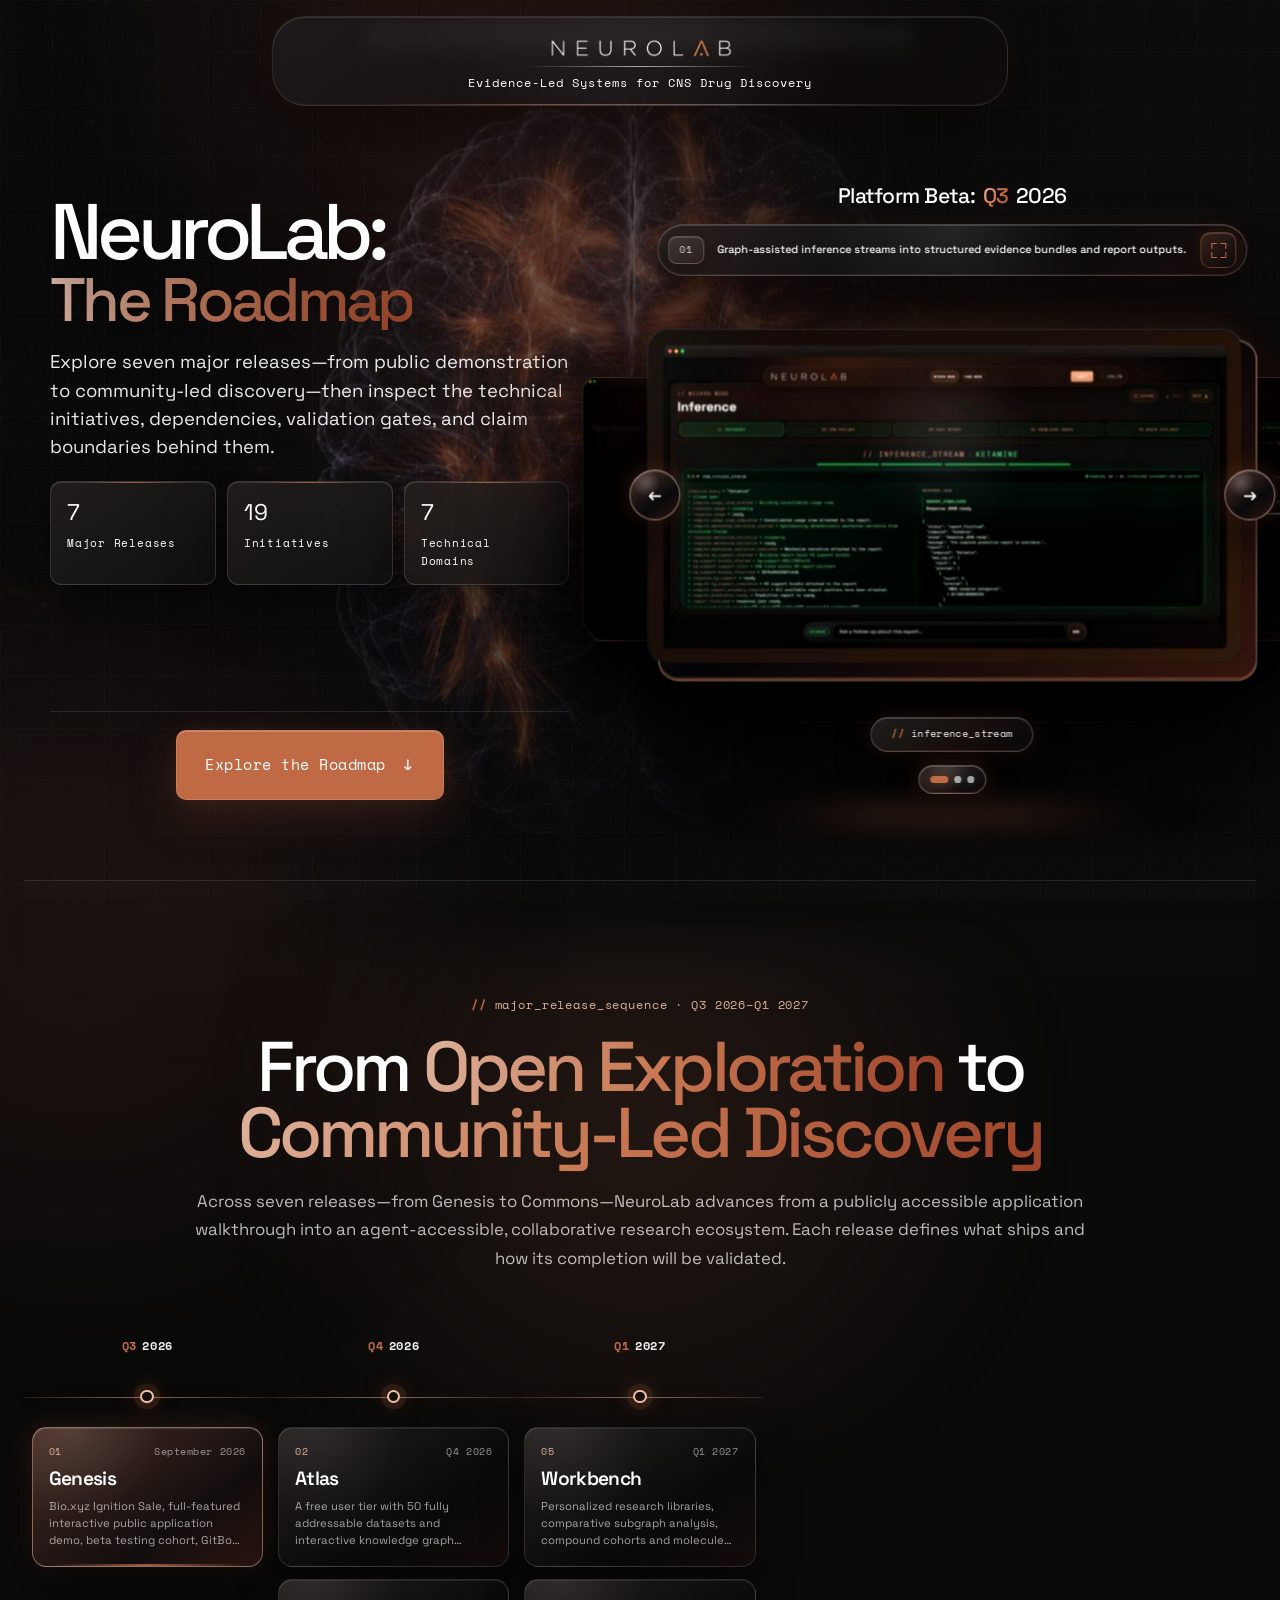
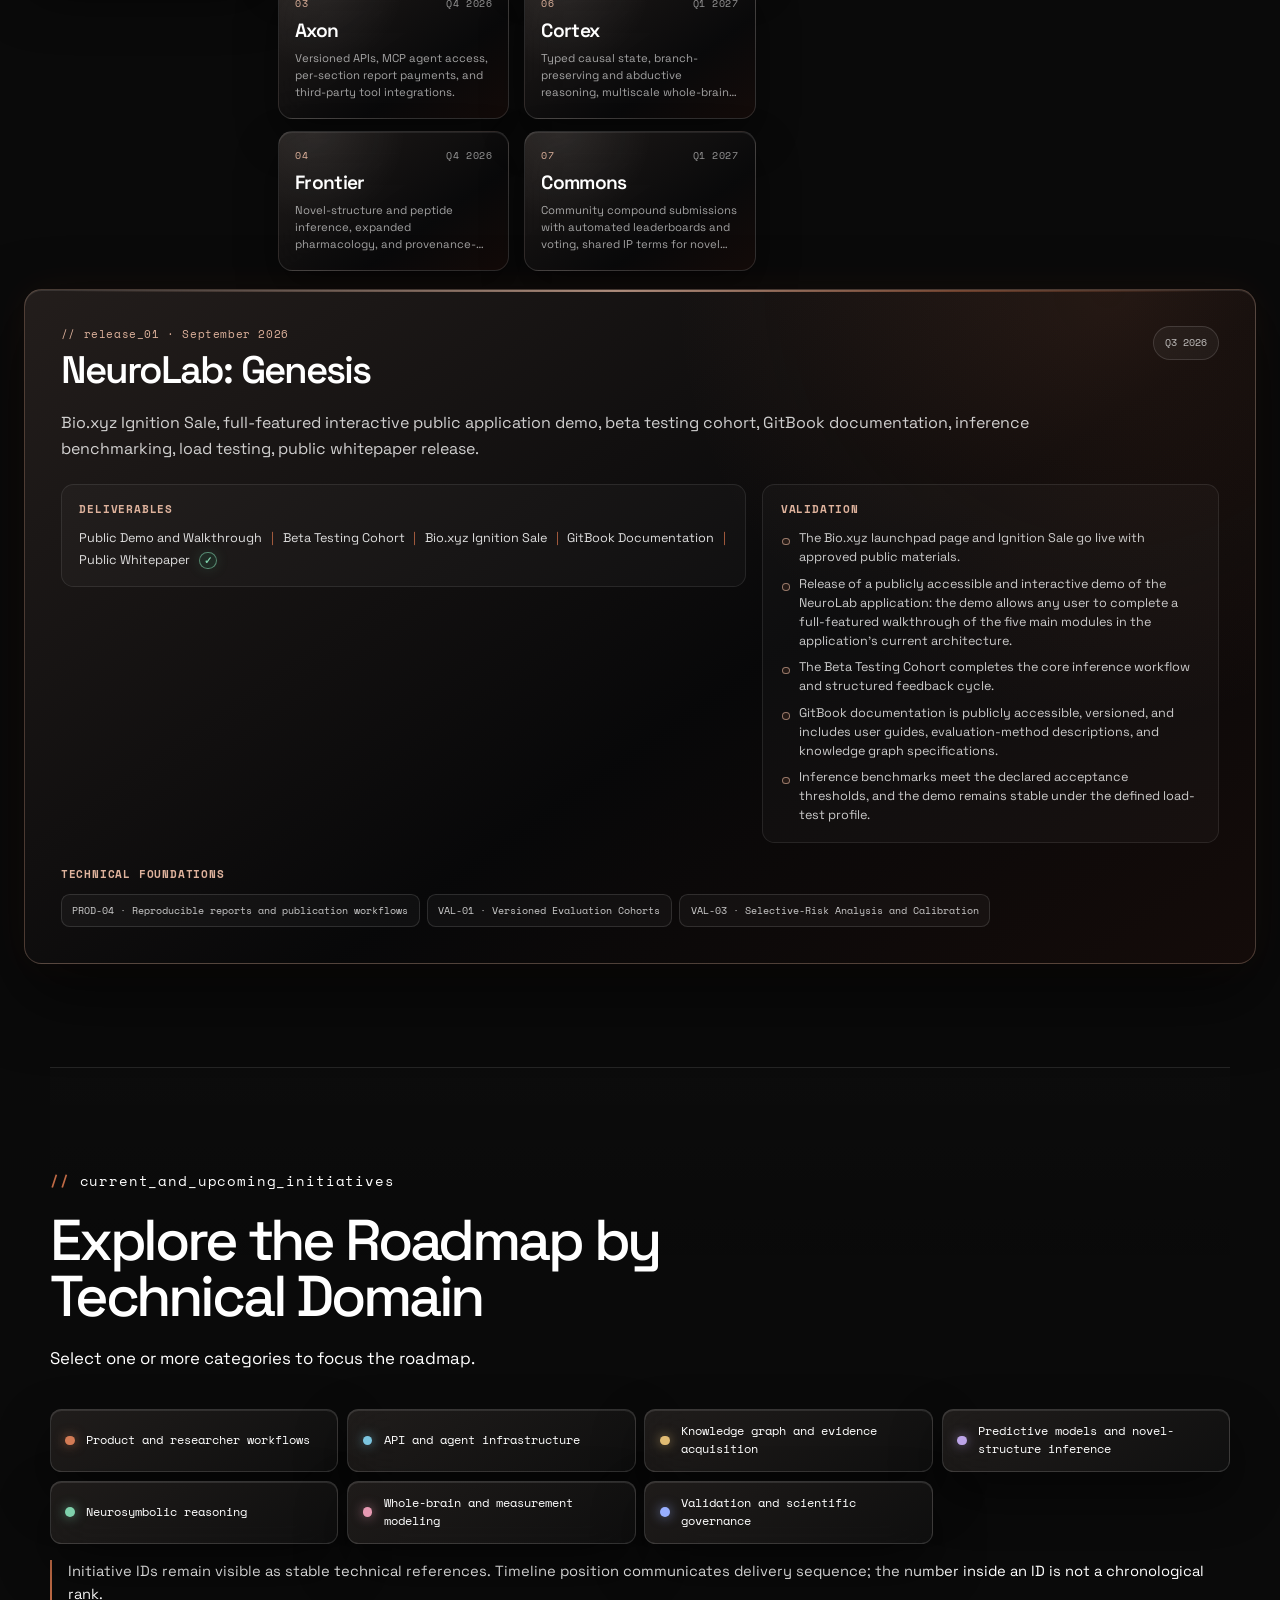
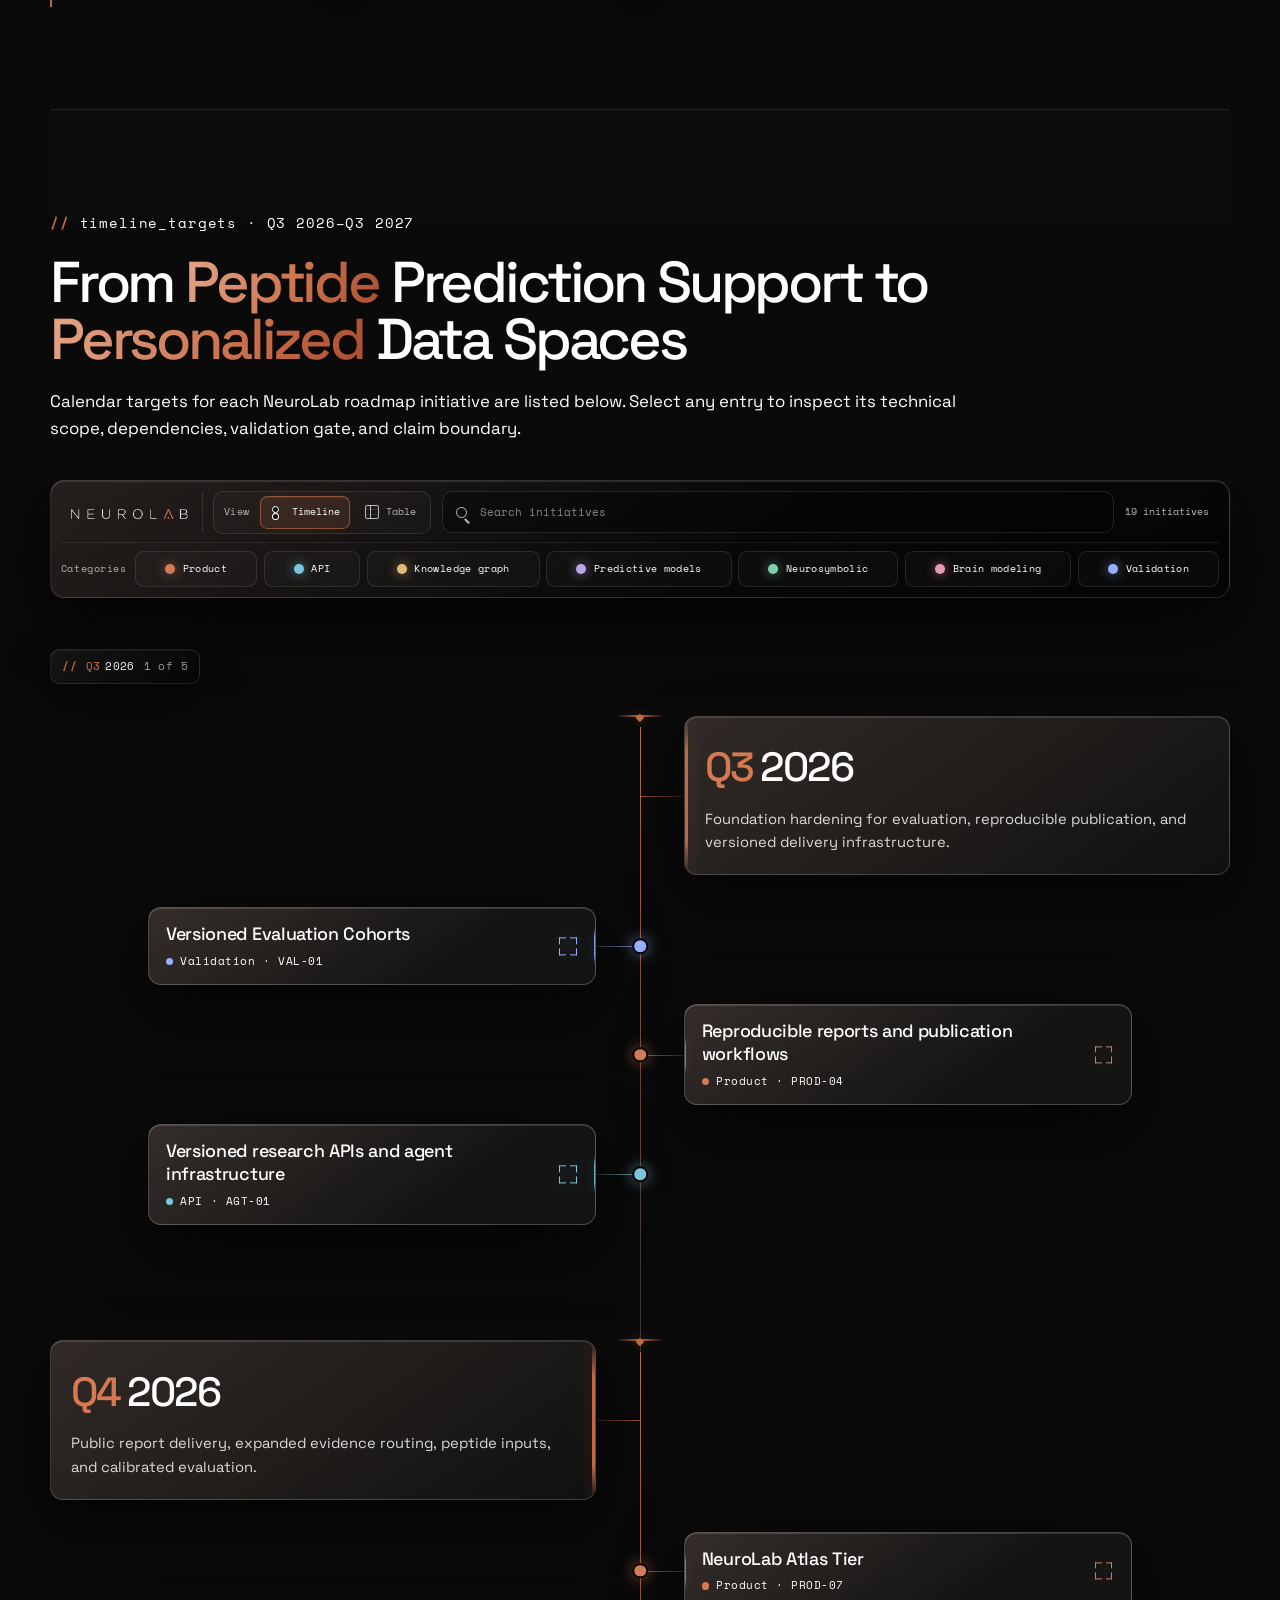
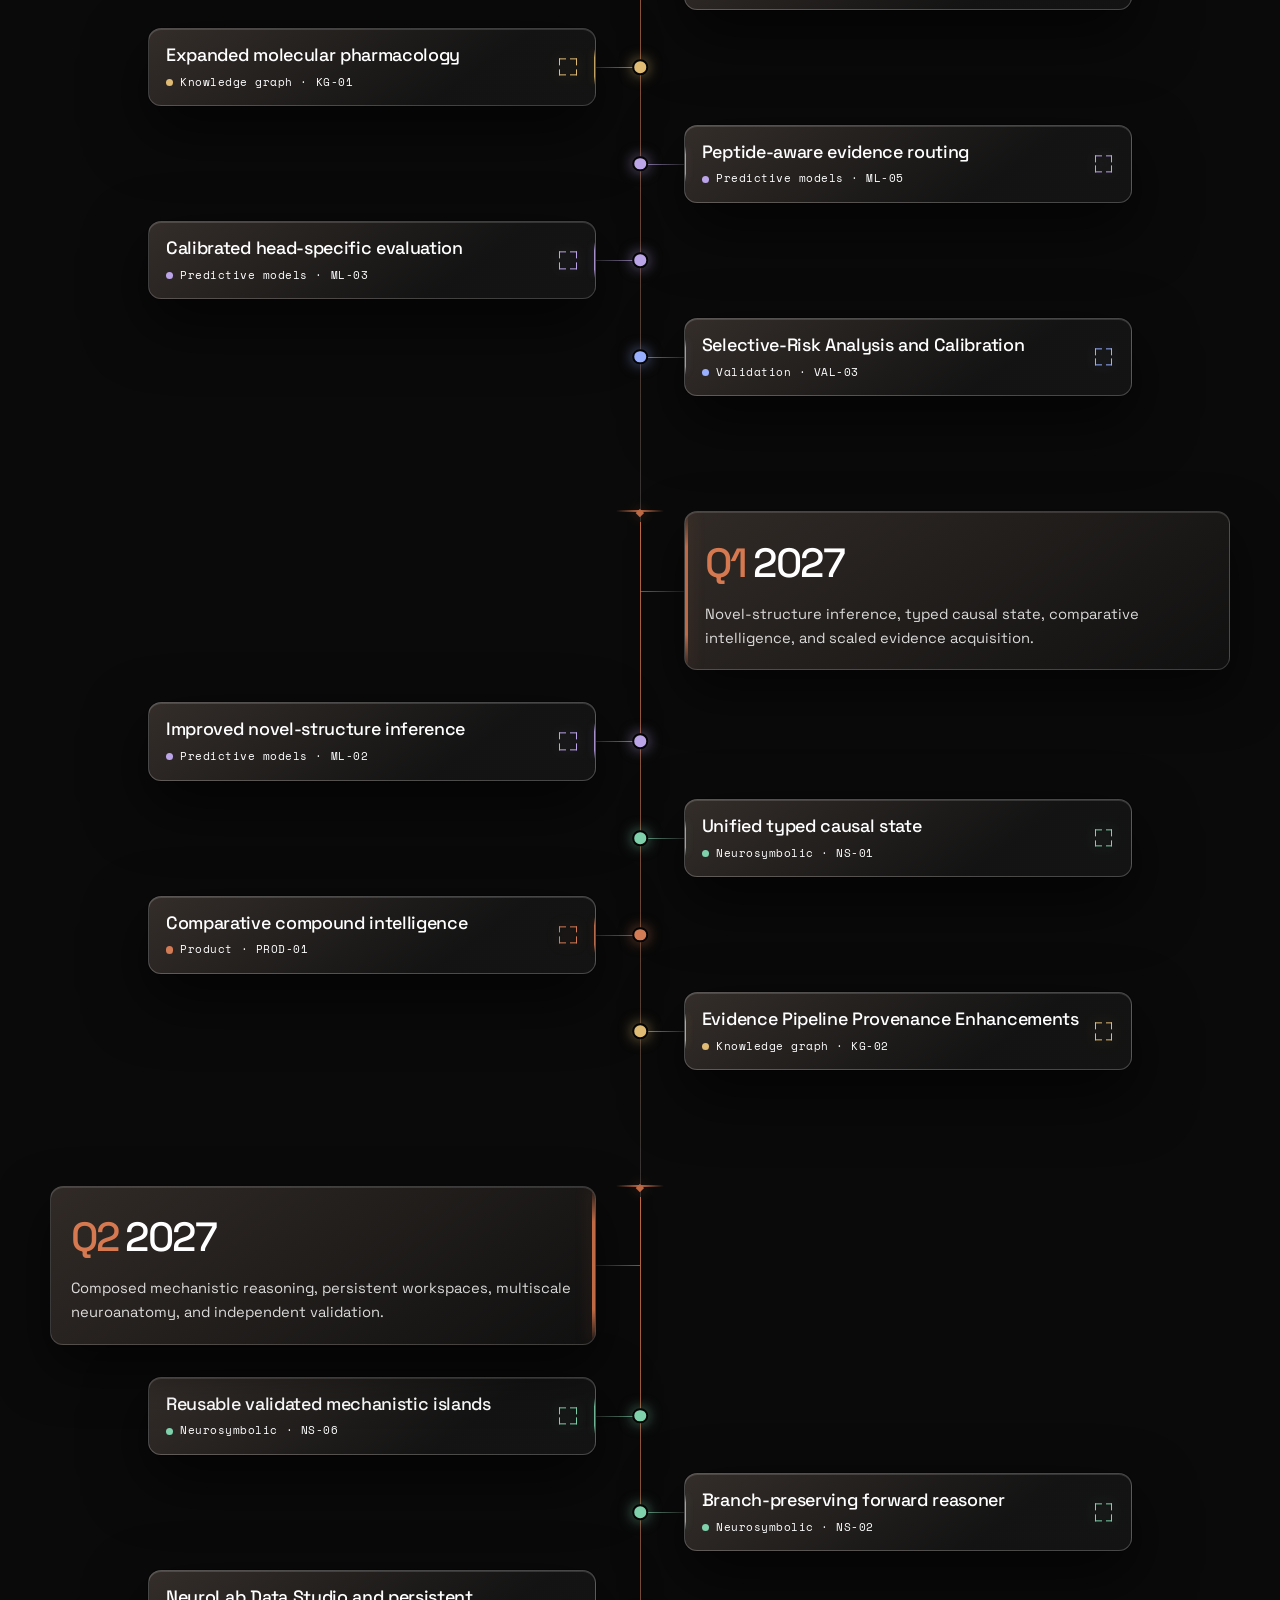
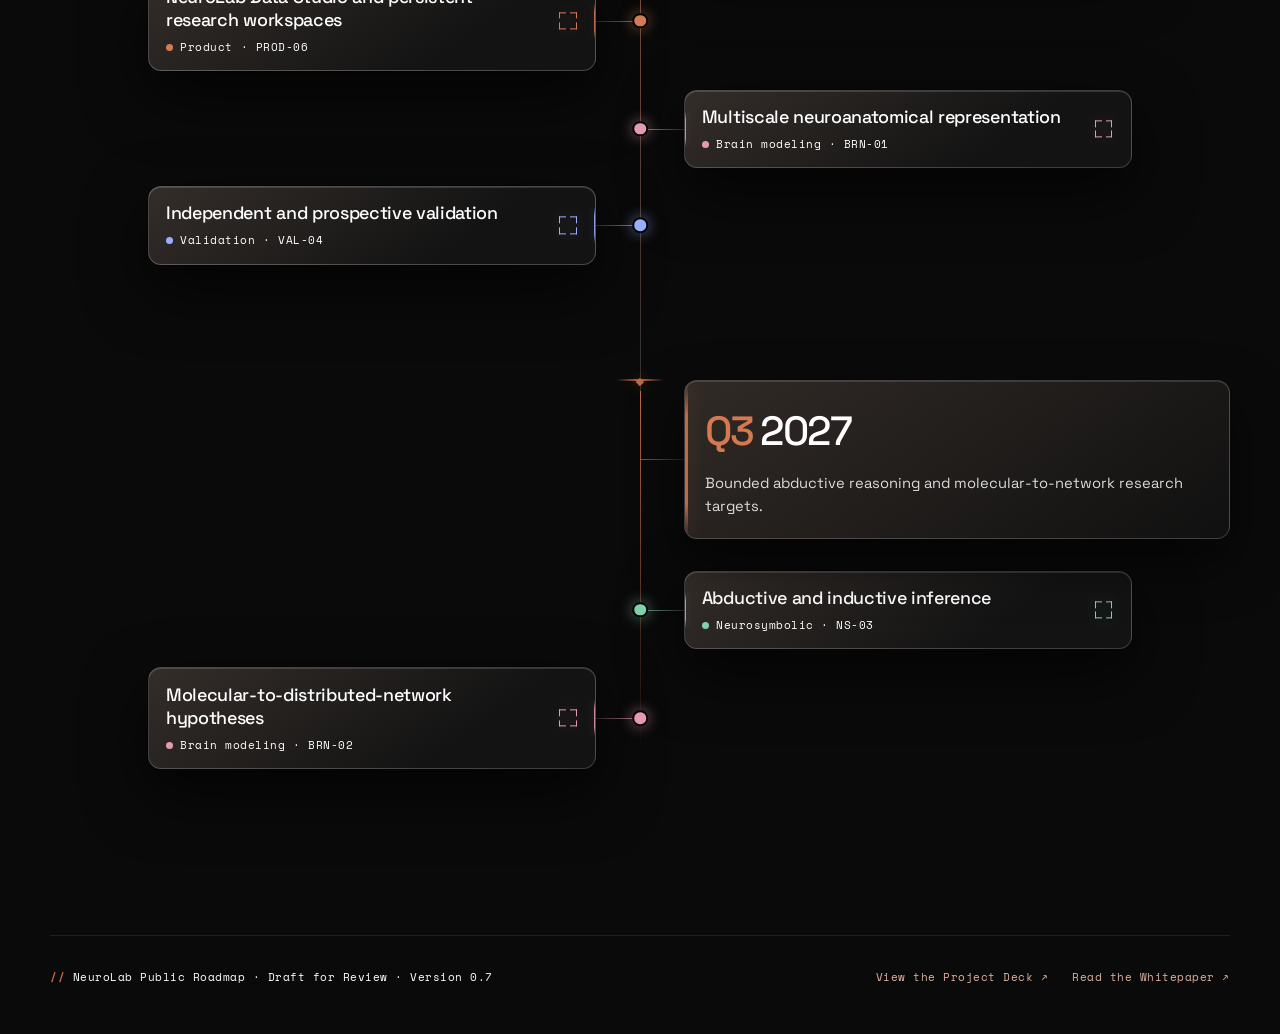
==== commit 6018f59a: "Update major release target windows" ====
--- a/site/index.html
+++ b/site/index.html
@@ -85,7 +85,7 @@
 
       <section class="release-section page-shell" id="releases" aria-labelledby="release-title">
         <div class="section-heading release-heading">
-          <p class="section-index"><span>//</span> major_release_sequence · Q3 2026–Q3 2027</p>
+          <p class="section-index"><span>//</span> major_release_sequence · Q3 2026–Q1 2027</p>
           <h2 id="release-title">From <span class="release-title-accent">Open Exploration</span> to <span class="release-title-accent">Community-Led Discovery</span></h2>
           <p>Across seven releases—from Genesis to Commons—NeuroLab advances from a publicly accessible application walkthrough into an agent-accessible, collaborative research ecosystem. Each release defines what ships and how its completion will be validated.</p>
         </div>
--- a/site/styles.css
+++ b/site/styles.css
@@ -1193,7 +1193,7 @@
 .release-detail h3 { margin: 0; font-size: clamp(1.75rem, 3vw, 2.75rem); font-weight: 560; letter-spacing: -0.05em; line-height: 1; }
 .release-detail-quarter { flex: 0 0 auto; padding: 0.48rem 0.68rem; border: 1px solid rgba(255, 255, 255, 0.13); border-radius: 999px; background: rgba(255, 255, 255, 0.045); color: rgba(255, 255, 255, 0.72); font-family: "Space Mono", "SFMono-Regular", Consolas, monospace; font-size: 0.65rem; }
 .release-detail-summary { max-width: 66rem; margin: 0; color: rgba(255, 255, 255, 0.8); font-size: clamp(0.98rem, 1.25vw, 1.12rem); line-height: 1.65; }
-.release-detail-grid { display: grid; grid-template-columns: minmax(0, 1.2fr) minmax(18rem, 0.8fr); gap: 1rem; }
+.release-detail-grid { display: grid; grid-template-columns: minmax(0, 1.2fr) minmax(18rem, 0.8fr); align-items: start; gap: 1rem; }
 .release-detail-group { padding: 1.05rem 1.1rem; border: 1px solid rgba(255, 255, 255, 0.09); border-radius: 0.78rem; background: rgba(255, 255, 255, 0.027); }
 .release-detail h4 { margin: 0 0 0.68rem; color: var(--accent-light); font-family: "Space Mono", "SFMono-Regular", Consolas, monospace; font-size: 0.66rem; font-weight: 600; letter-spacing: 0.075em; text-transform: uppercase; }
 .release-deliverable-list,
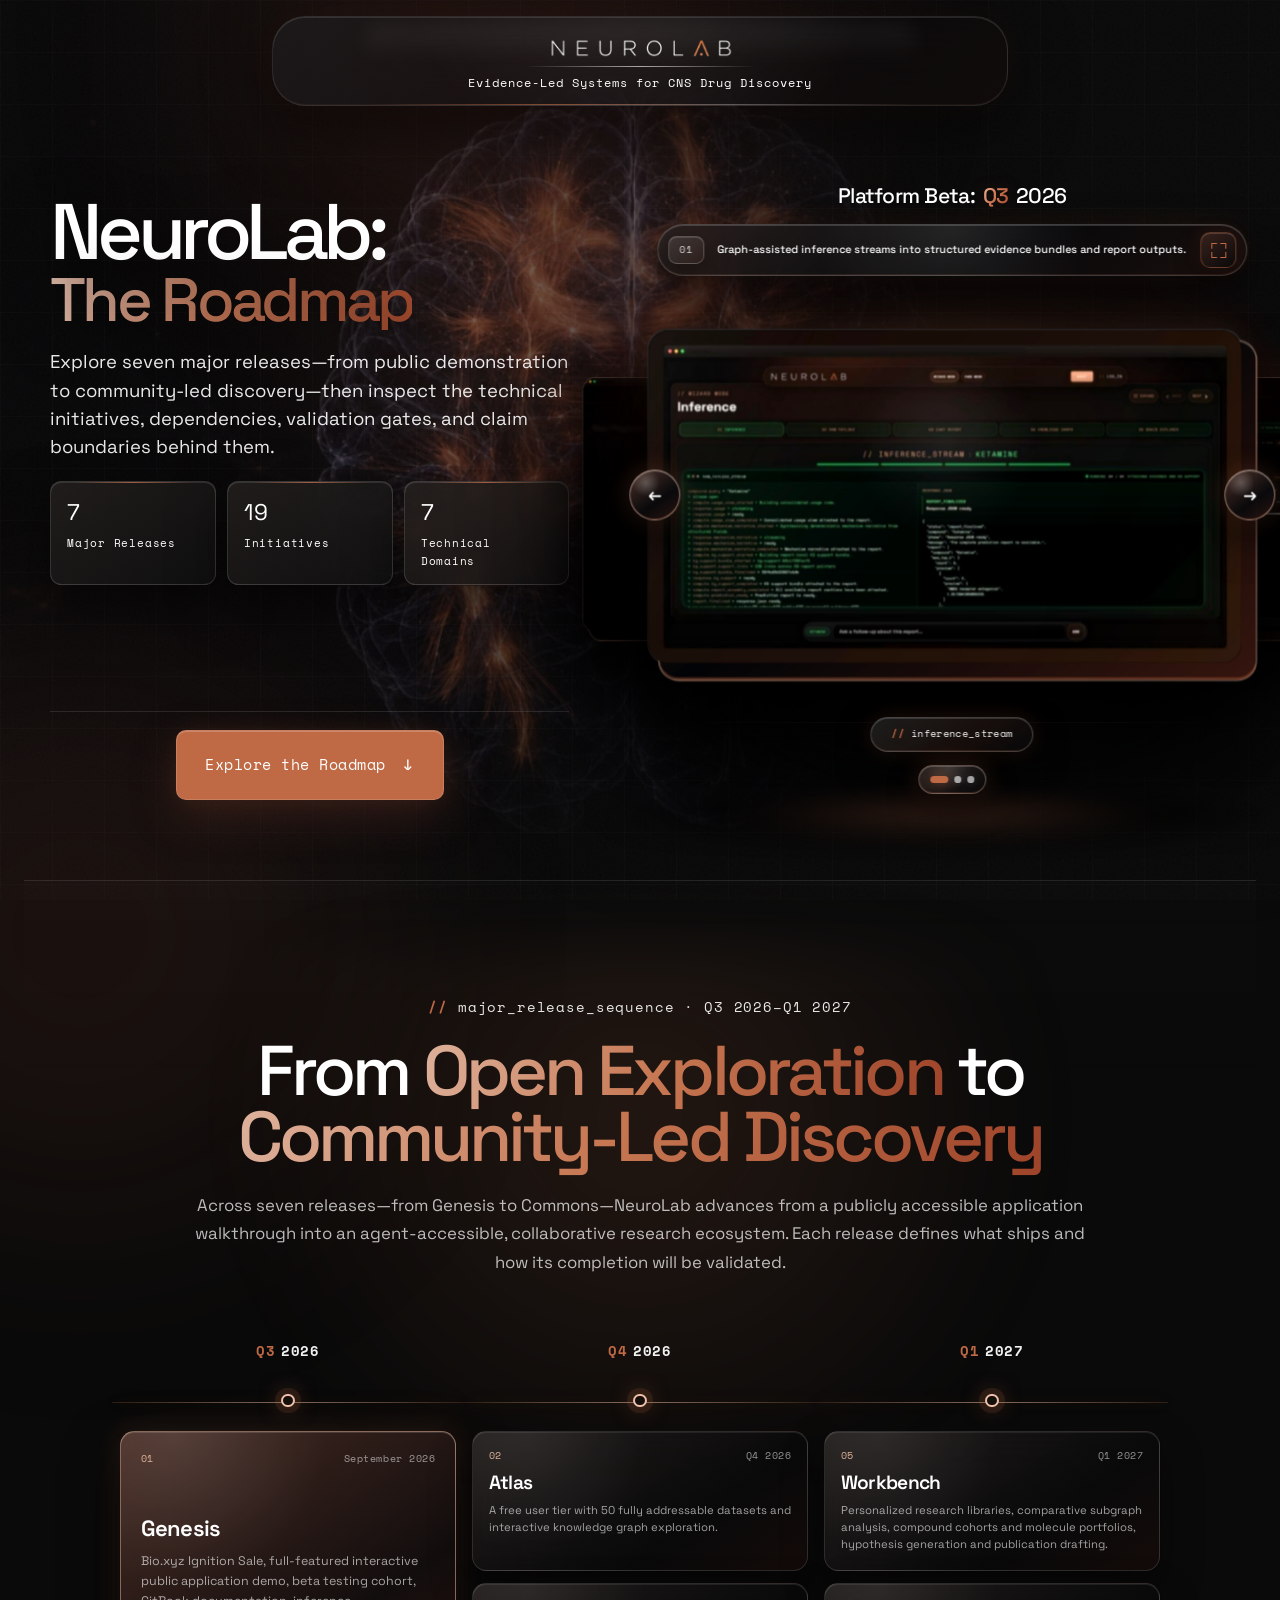
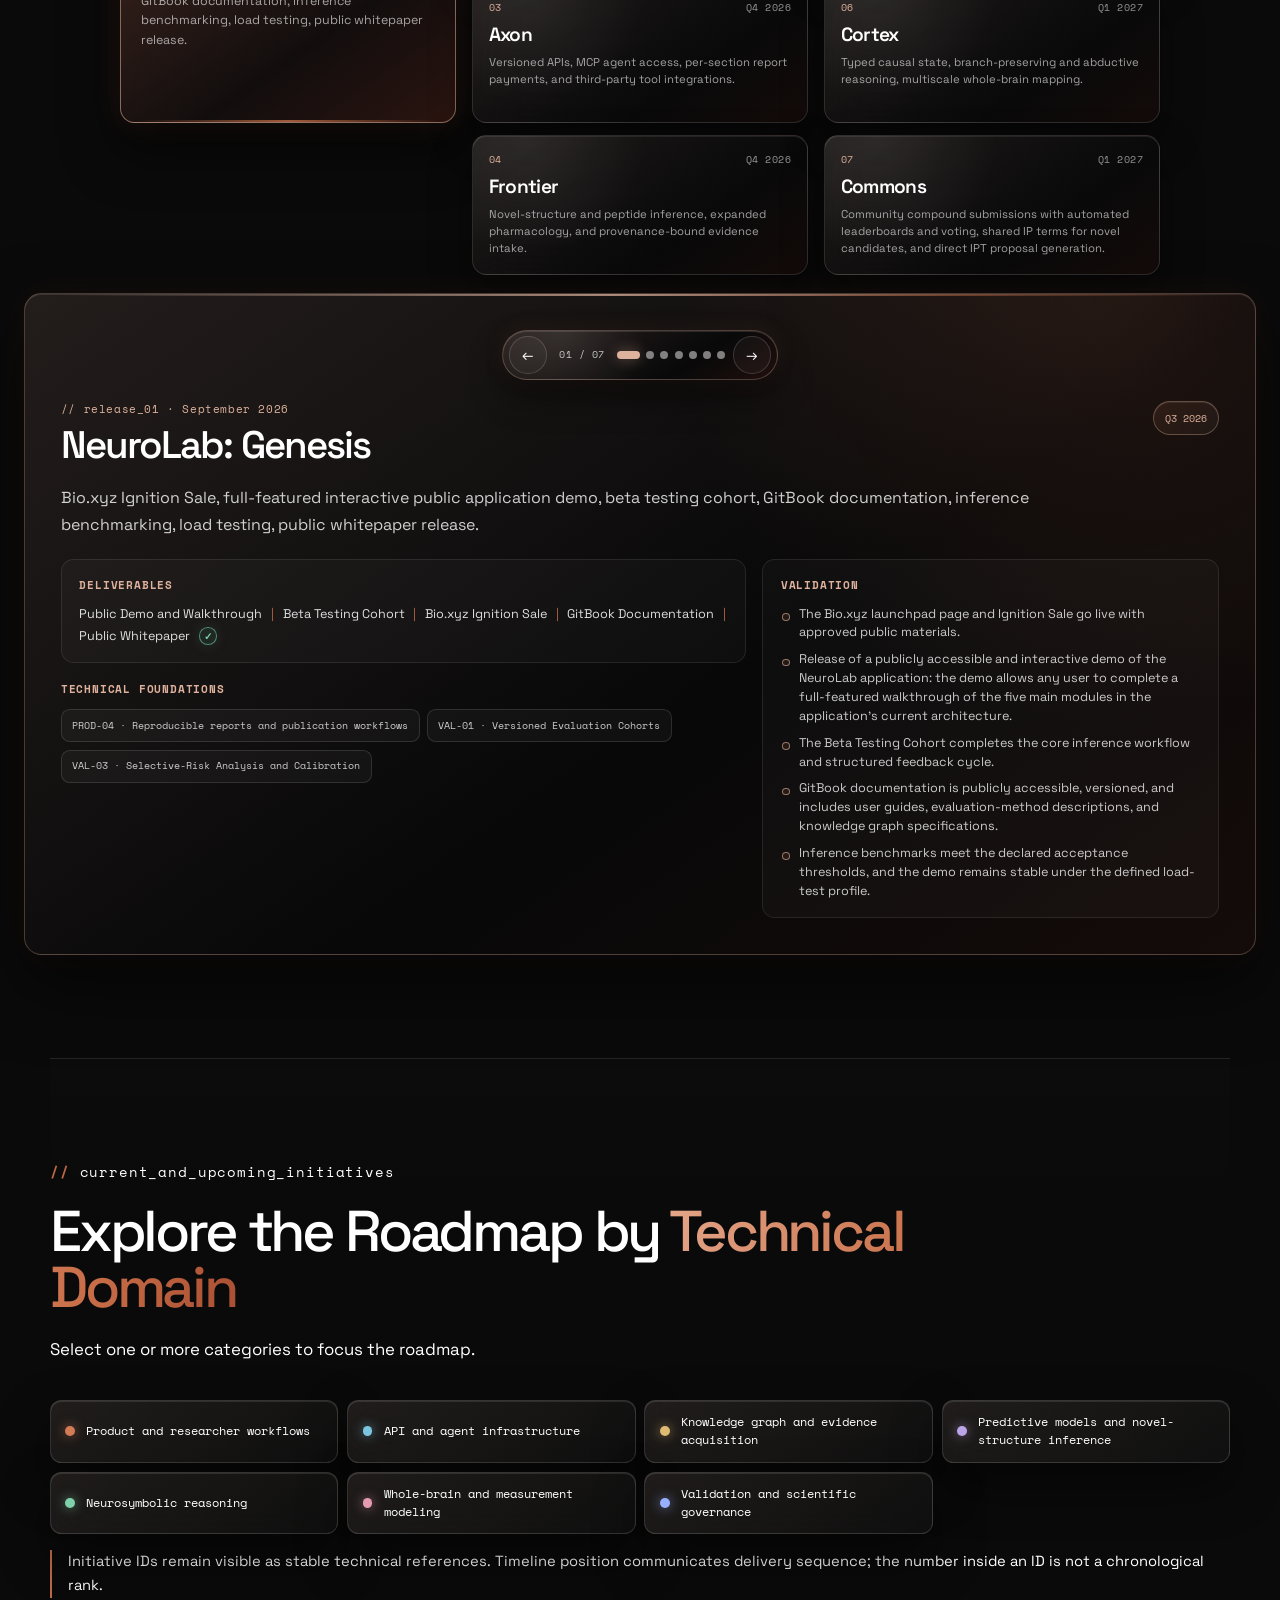
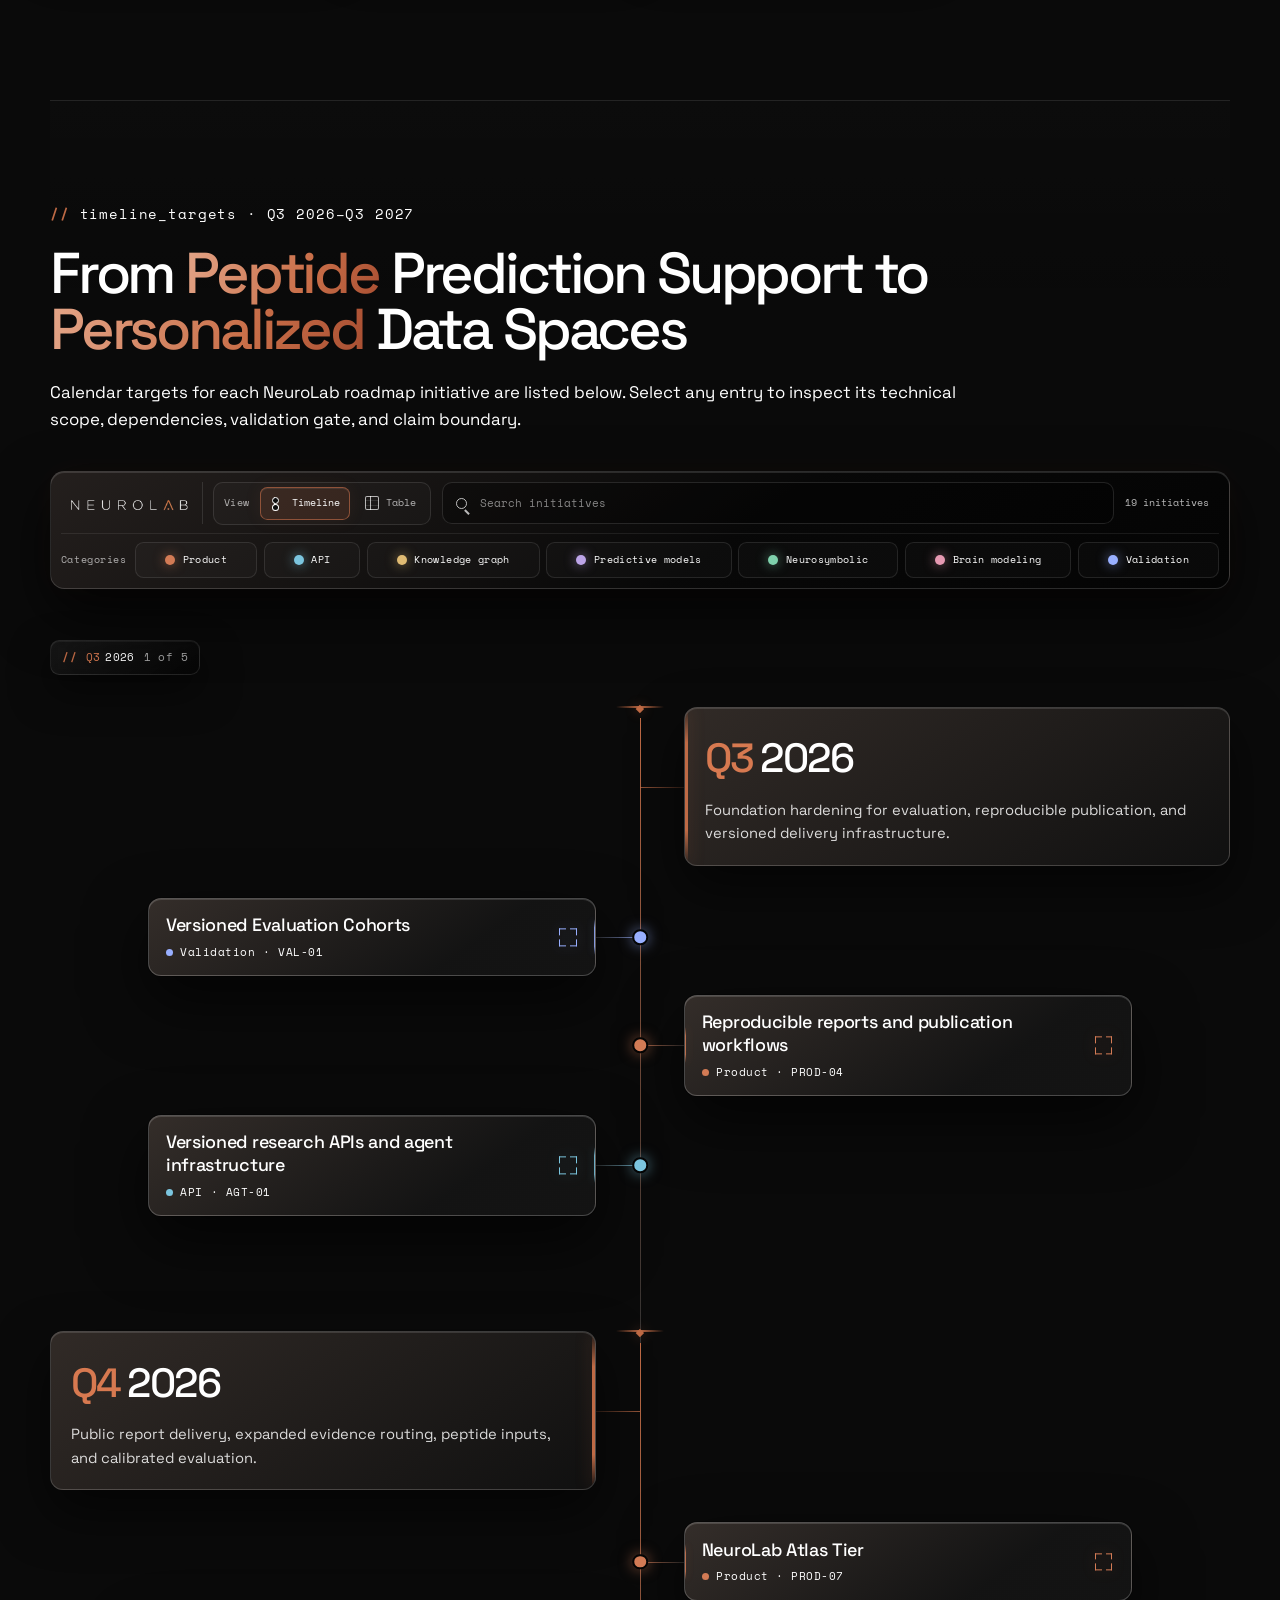
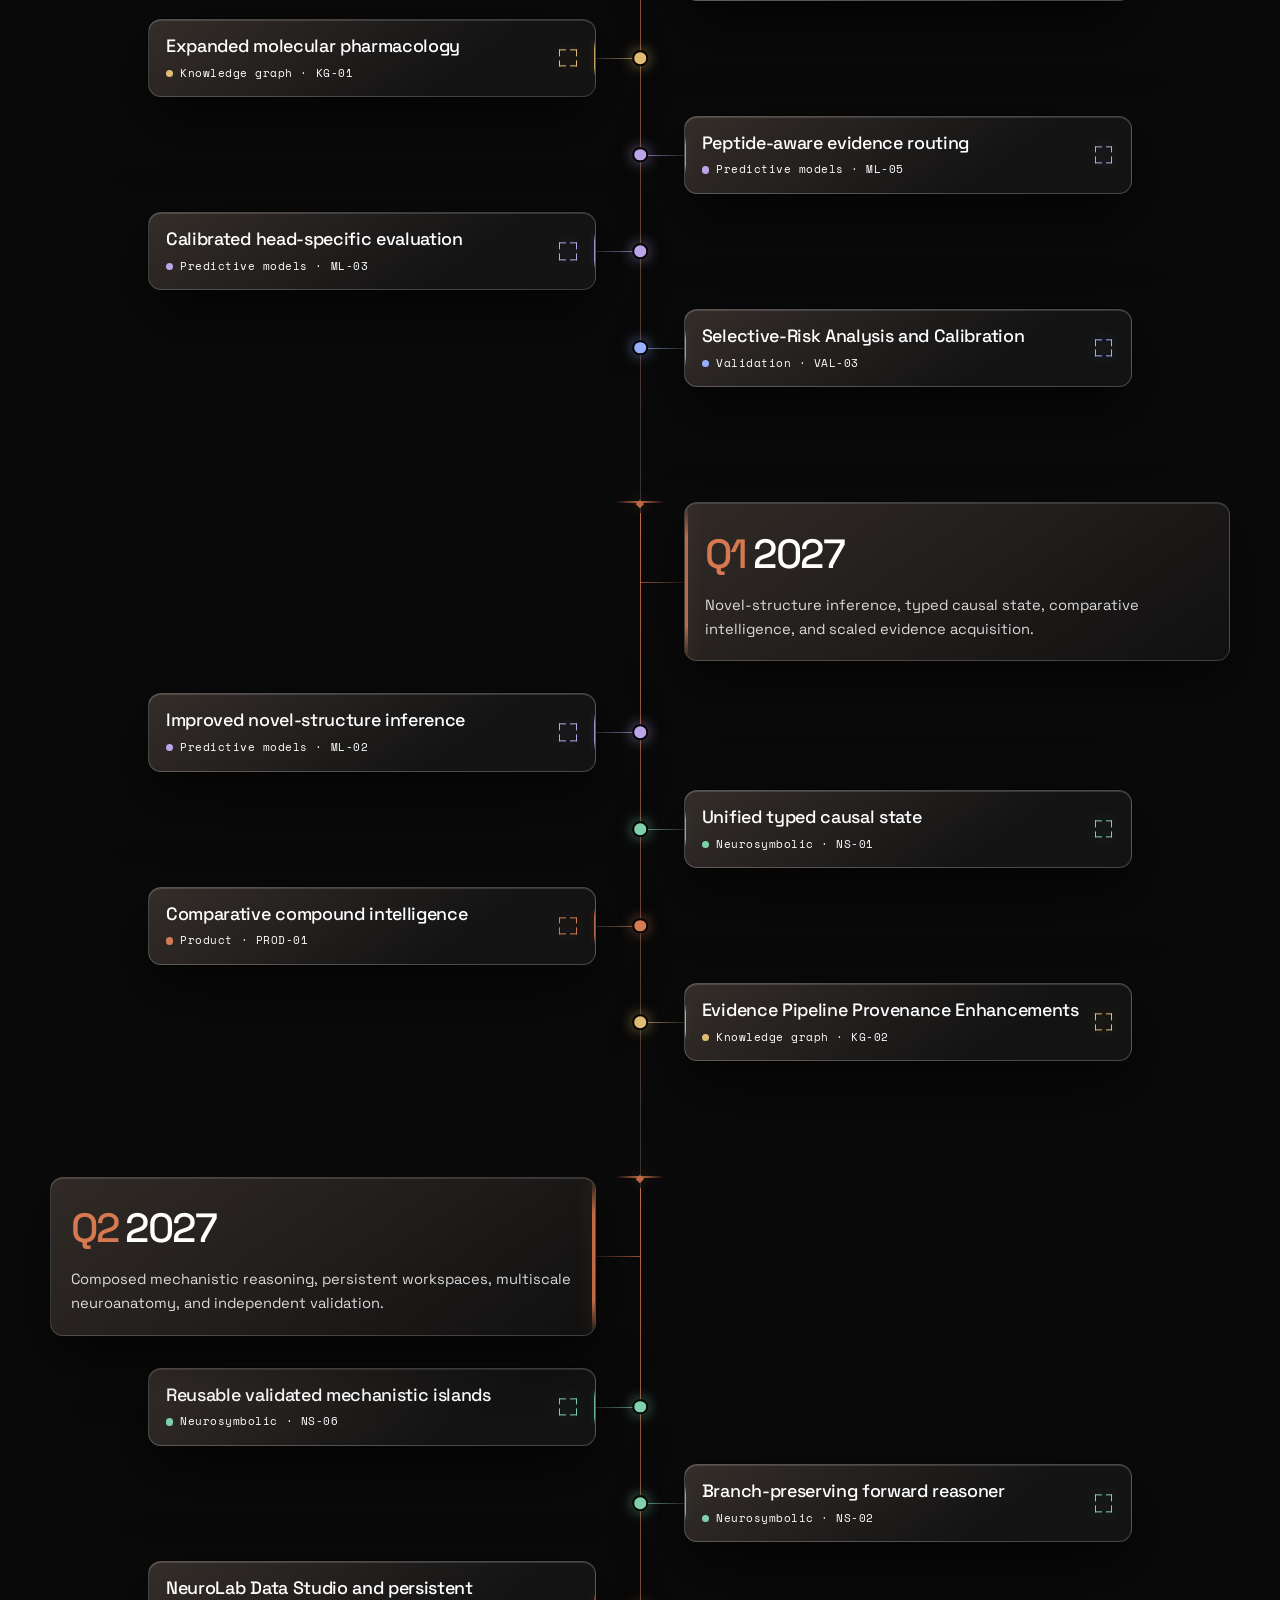
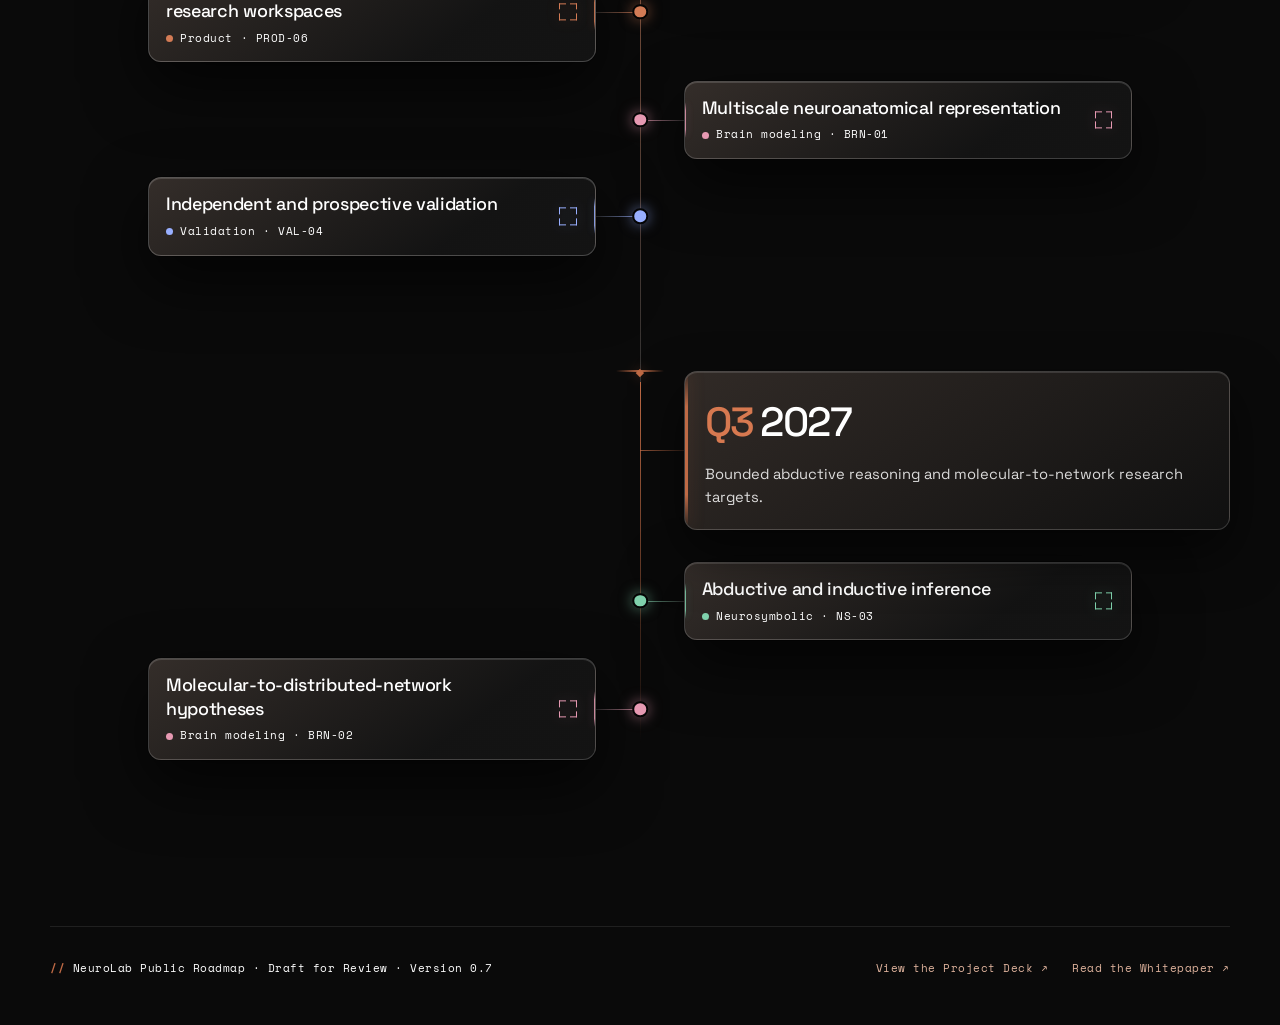
==== commit 5ea833e3: "Refine release runway navigation and hierarchy" ====
--- a/site/index.html
+++ b/site/index.html
@@ -95,7 +95,19 @@
         <div class="release-runway-shell" id="release-runway-shell" hidden>
           <div class="release-runway" id="release-runway" role="tablist" aria-label="Major release sequence"></div>
           <div class="release-detail-home" id="release-detail-home">
-            <article class="release-detail" id="release-detail" role="tabpanel" tabindex="-1" aria-live="polite"></article>
+            <article class="release-detail" id="release-detail" role="tabpanel" tabindex="-1" aria-live="polite">
+              <nav class="release-sequence-nav" id="release-sequence-nav" aria-label="Release sequence navigation" hidden>
+                <button class="release-sequence-arrow" id="release-sequence-prev" type="button" aria-label="Previous release">
+                  <span aria-hidden="true">←</span>
+                </button>
+                <span class="release-sequence-progress" id="release-sequence-progress">01 / 07</span>
+                <span class="release-sequence-dots" id="release-sequence-dots" role="group" aria-label="Choose a release"></span>
+                <button class="release-sequence-arrow" id="release-sequence-next" type="button" aria-label="Next release">
+                  <span aria-hidden="true">→</span>
+                </button>
+              </nav>
+              <div class="release-detail-content" id="release-detail-content"></div>
+            </article>
           </div>
         </div>
       </section>
@@ -103,7 +115,7 @@
       <section class="legend-section page-shell" aria-labelledby="legend-title">
         <div class="section-heading">
           <p class="section-index"><span>//</span> current_and_upcoming_initiatives</p>
-          <h2 id="legend-title">Explore the Roadmap by Technical Domain</h2>
+          <h2 id="legend-title">Explore the Roadmap by <span class="roadmap-title-accent">Technical Domain</span></h2>
           <p>Select one or more categories to focus the roadmap.</p>
         </div>
         <div class="legend" id="category-legend" aria-label="Roadmap categories"></div>
--- a/site/styles.css
+++ b/site/styles.css
@@ -989,10 +989,7 @@
 }
 
 .release-heading .section-index {
-  color: var(--accent-light);
-  font-family: "Space Mono", "SFMono-Regular", Consolas, monospace;
-  font-size: clamp(0.72rem, 0.9vw, 0.86rem);
-  letter-spacing: 0.075em;
+  color: rgba(255, 255, 255, 0.9);
 }
 
 .release-heading h2 {
@@ -1032,8 +1029,10 @@
 .release-runway {
   position: relative;
   display: grid;
-  grid-template-columns: repeat(5, minmax(0, 1fr));
+  grid-template-columns: repeat(3, minmax(0, 1fr));
   align-items: start;
+  width: min(100%, 66rem);
+  margin-inline: auto;
   gap: 0;
 }
 
@@ -1061,7 +1060,7 @@
   min-height: 2.35rem;
   color: rgba(255, 255, 255, 0.94);
   font-family: "Space Mono", "SFMono-Regular", Consolas, monospace;
-  font-size: clamp(0.78rem, 0.95vw, 0.92rem);
+  font-size: clamp(0.88rem, 1.08vw, 1.05rem);
   font-weight: 600;
   letter-spacing: 0.05em;
 }
@@ -1155,6 +1154,34 @@
   -webkit-line-clamp: 3;
 }
 
+@media (min-width: 1041px) {
+  .release-node-featured {
+    min-height: 18.3rem;
+    padding: 1.2rem 1.25rem 1.3rem;
+  }
+
+  .release-node-featured-copy {
+    display: grid;
+    align-content: center;
+    flex: 1;
+    width: 100%;
+  }
+
+  .release-node-featured .release-node-name {
+    margin-top: 0;
+    font-size: clamp(1.38rem, 1.65vw, 1.58rem);
+  }
+
+  .release-node-featured .release-node-summary {
+    display: block;
+    margin-top: 0.75rem;
+    overflow: visible;
+    font-size: 0.78rem;
+    line-height: 1.58;
+    -webkit-line-clamp: initial;
+  }
+}
+
 .release-detail-home { display: contents; }
 
 .release-detail {
@@ -1173,6 +1200,95 @@
   backdrop-filter: blur(26px) saturate(112%);
 }
 
+.release-detail-content {
+  display: grid;
+  gap: 1.3rem;
+}
+
+.release-sequence-nav {
+  z-index: 2;
+  display: flex;
+  align-items: center;
+  justify-self: center;
+  gap: 0.52rem;
+  padding: 0.34rem 0.42rem;
+  border: 1px solid rgba(222, 178, 156, 0.3);
+  border-radius: 999px;
+  background:
+    radial-gradient(circle at 22% 0%, rgba(255, 255, 255, 0.09), transparent 38%),
+    linear-gradient(145deg, rgba(45, 36, 33, 0.94), rgba(9, 9, 10, 0.96) 68%, rgba(32, 16, 13, 0.95));
+  box-shadow: inset 0 1px rgba(255, 255, 255, 0.12), 0 16px 34px rgba(0, 0, 0, 0.46), 0 0 22px rgba(191, 106, 69, 0.1);
+}
+
+.release-sequence-nav[hidden] { display: none; }
+
+.release-sequence-arrow {
+  display: grid;
+  place-items: center;
+  width: 2.35rem;
+  height: 2.35rem;
+  padding: 0;
+  border: 1px solid rgba(255, 255, 255, 0.15);
+  border-radius: 50%;
+  background: rgba(255, 255, 255, 0.035);
+  color: #fff;
+  font-size: 0.9rem;
+  cursor: pointer;
+  transition: border-color 160ms ease, background 160ms ease, color 160ms ease, transform 160ms ease;
+}
+
+.release-sequence-arrow:hover,
+.release-sequence-arrow:focus-visible {
+  border-color: rgba(222, 178, 156, 0.62);
+  background: rgba(191, 106, 69, 0.14);
+  color: var(--accent-light);
+  outline: none;
+  transform: translateY(-1px);
+}
+
+.release-sequence-progress {
+  min-width: 3.35rem;
+  color: rgba(255, 255, 255, 0.74);
+  font-family: "Space Mono", "SFMono-Regular", Consolas, monospace;
+  font-size: 0.62rem;
+  letter-spacing: 0.045em;
+  text-align: center;
+}
+
+.release-sequence-dots {
+  display: flex;
+  align-items: center;
+  gap: 0.38rem;
+}
+
+.release-sequence-dot {
+  width: 0.5rem;
+  height: 0.5rem;
+  padding: 0;
+  border: 0;
+  border-radius: 999px;
+  background: rgba(255, 255, 255, 0.48);
+  cursor: pointer;
+  transition: width 180ms ease, background 180ms ease, box-shadow 180ms ease, transform 160ms ease;
+}
+
+.release-sequence-dot:hover,
+.release-sequence-dot:focus-visible {
+  background: rgba(255, 255, 255, 0.82);
+  outline: none;
+  transform: scale(1.18);
+}
+
+.release-sequence-dot:focus-visible {
+  box-shadow: 0 0 0 2px var(--page), 0 0 0 4px var(--accent-light);
+}
+
+.release-sequence-dot.is-active {
+  width: 1.45rem;
+  background: var(--accent-light);
+  box-shadow: 0 0 14px rgba(222, 178, 156, 0.42);
+}
+
 .release-detail::before {
   position: absolute;
   inset: 0 0 auto;
@@ -1191,9 +1307,10 @@
 .release-detail-header { display: flex; align-items: flex-start; justify-content: space-between; gap: 1rem; }
 .release-detail-kicker { margin: 0 0 0.48rem; color: var(--accent-light); font-family: "Space Mono", "SFMono-Regular", Consolas, monospace; font-size: 0.68rem; letter-spacing: 0.055em; }
 .release-detail h3 { margin: 0; font-size: clamp(1.75rem, 3vw, 2.75rem); font-weight: 560; letter-spacing: -0.05em; line-height: 1; }
-.release-detail-quarter { flex: 0 0 auto; padding: 0.48rem 0.68rem; border: 1px solid rgba(255, 255, 255, 0.13); border-radius: 999px; background: rgba(255, 255, 255, 0.045); color: rgba(255, 255, 255, 0.72); font-family: "Space Mono", "SFMono-Regular", Consolas, monospace; font-size: 0.65rem; }
+.release-detail-quarter { flex: 0 0 auto; padding: 0.48rem 0.68rem; border: 1px solid rgba(222, 178, 156, 0.34); border-radius: 999px; background: linear-gradient(145deg, rgba(191, 106, 69, 0.12), rgba(255, 255, 255, 0.035)); box-shadow: inset 0 1px rgba(255, 255, 255, 0.08); color: var(--accent-light); font-family: "Space Mono", "SFMono-Regular", Consolas, monospace; font-size: 0.65rem; }
 .release-detail-summary { max-width: 66rem; margin: 0; color: rgba(255, 255, 255, 0.8); font-size: clamp(0.98rem, 1.25vw, 1.12rem); line-height: 1.65; }
 .release-detail-grid { display: grid; grid-template-columns: minmax(0, 1.2fr) minmax(18rem, 0.8fr); align-items: start; gap: 1rem; }
+.release-detail-left-stack { display: grid; align-content: start; gap: 1rem; min-width: 0; }
 .release-detail-group { padding: 1.05rem 1.1rem; border: 1px solid rgba(255, 255, 255, 0.09); border-radius: 0.78rem; background: rgba(255, 255, 255, 0.027); }
 .release-detail h4 { margin: 0 0 0.68rem; color: var(--accent-light); font-family: "Space Mono", "SFMono-Regular", Consolas, monospace; font-size: 0.66rem; font-weight: 600; letter-spacing: 0.075em; text-transform: uppercase; }
 .release-deliverable-list,
@@ -1588,7 +1705,9 @@
 .compact-era-indicator { display: none; }
 .compact-era-title { display: inline-flex; gap: 0.3rem; }
 
-.roadmap-heading { max-width: 58rem; margin-bottom: 2.4rem; }
+.legend-section .section-heading,
+.roadmap-heading { max-width: 58rem; }
+.roadmap-heading { margin-bottom: 2.4rem; }
 .roadmap-title-accent {
   background: linear-gradient(108deg, #e4a689, #c96f49 62%, #a94f32);
   background-clip: text;
@@ -1961,6 +2080,10 @@
   .release-section { width: min(100% - 2rem, 1180px); }
   .release-runway { grid-template-columns: repeat(2, minmax(0, 1fr)); gap: 1.5rem 0; }
   .release-detail-grid { grid-template-columns: minmax(0, 1fr); }
+  .release-detail-grid-genesis .release-detail-left-stack { display: contents; }
+  .release-detail-grid-genesis .release-detail-deliverables { order: 1; }
+  .release-detail-grid-genesis .release-detail-validation { order: 2; }
+  .release-detail-grid-genesis .release-foundations { order: 3; }
 }
 
 @media (max-width: 1040px) {
@@ -2185,6 +2308,13 @@
     padding: 1rem;
     border-radius: 0.85rem;
   }
+  .release-detail-content { gap: 1rem; }
+  .release-sequence-nav { gap: 0.34rem; padding: 0.3rem 0.36rem; }
+  .release-sequence-arrow { width: 2.15rem; height: 2.15rem; }
+  .release-sequence-progress { min-width: 2.9rem; font-size: 0.56rem; }
+  .release-sequence-dots { gap: 0.3rem; }
+  .release-sequence-dot { width: 0.43rem; height: 0.43rem; }
+  .release-sequence-dot.is-active { width: 1.1rem; }
   .release-detail-header { align-items: flex-start; }
   .release-detail-kicker { font-size: 0.59rem; }
   .release-detail h3 { font-size: 1.75rem; }
